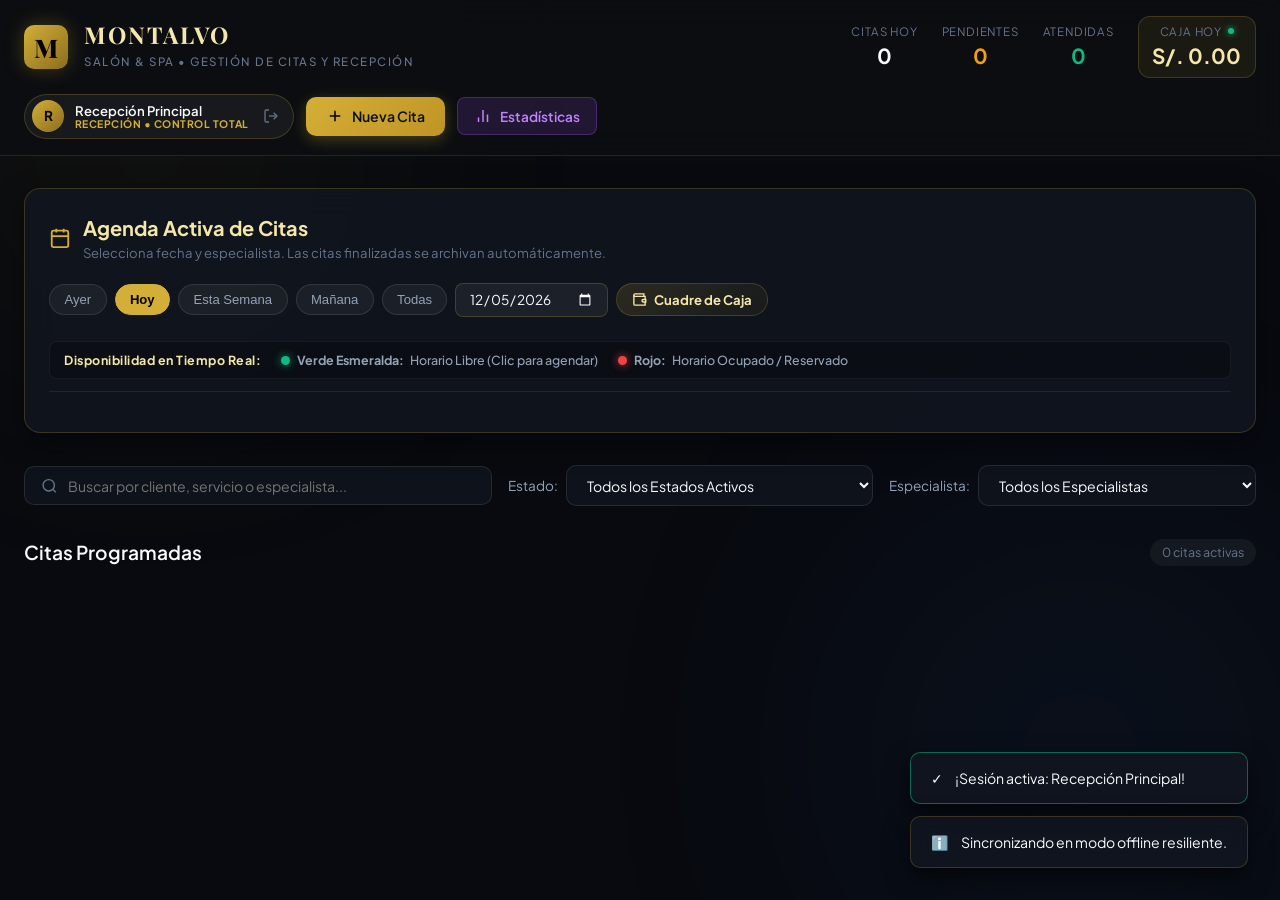
==== Proyecto_Diseño_Patrones/web/index.html @ 93b32dc4 "Sistema Montalvo Salón & Spa" ====
<!DOCTYPE html>
<html lang="es">
<head>
  <meta charset="UTF-8">
  <meta name="viewport" content="width=device-width, initial-scale=1.0">
  <title>Montalvo Salón & Spa | Gestión de Citas y Agenda</title>
  <link rel="preconnect" href="https://fonts.googleapis.com">
  <link href="https://fonts.googleapis.com/css2?family=Outfit:wght@300;400;500;600;700;800&family=Playfair+Display:ital,wght@0,600;0,700;1,400&family=Plus+Jakarta+Sans:wght@400;500;600;700;800&display=swap" rel="stylesheet">
  <link rel="stylesheet" href="styles.css">
</head>
<body>
  <!-- Fondo decorativo con gradientes sutiles -->
  <div class="bg-glow glow-1"></div>
  <div class="bg-glow glow-2"></div>

  <!-- Header / Barra de Navegación -->
  <header class="header">
    <div class="header-container">
      <div class="brand">
        <div class="brand-logo">M</div>
        <div class="brand-text">
          <h1>MONTALVO</h1>
          <span class="brand-tagline">SALÓN & SPA • GESTIÓN DE CITAS Y RECEPCIÓN</span>
        </div>
      </div>

      <div class="header-stats" id="headerStats">
        <div class="stat-card">
          <span class="stat-label">Citas Hoy</span>
          <span class="stat-value" id="statHoy">0</span>
        </div>
        <div class="stat-card">
          <span class="stat-label">Pendientes</span>
          <span class="stat-value text-amber" id="statPendientes">0</span>
        </div>
        <div class="stat-card">
          <span class="stat-label">Atendidas</span>
          <span class="stat-value text-emerald" id="statAtendidas">0</span>
        </div>
        <div class="stat-card stat-caja-header" id="cardCajaHeader" title="Ver desglose y arqueo de caja">
          <div class="caja-header-title-row">
            <span class="stat-label" id="statCajaLabel">Caja Hoy</span>
            <span class="caja-live-pulse" title="Actualizado en tiempo real"></span>
          </div>
          <span class="stat-value text-gold" id="statCajaValor">S/. 0.00</span>
        </div>
      </div>

      <div class="header-actions">
        <!-- Control de Sesión Activa (Recepcionista) -->
        <div class="user-session-badge" id="userSessionBadge">
          <div class="user-avatar" id="userAvatar">R</div>
          <div class="user-info">
            <span class="user-name" id="userName">Recepción Principal</span>
            <span class="user-role-tag" id="userRoleTag">RECEPCIONISTA</span>
          </div>
          <button class="btn-logout" id="btnLogout" title="Cerrar Sesión">
            <svg width="16" height="16" viewBox="0 0 24 24" fill="none" stroke="currentColor" stroke-width="2"><path d="M9 21H5a2 2 0 0 1-2-2V5a2 2 0 0 1 2-2h4"></path><polyline points="16 17 21 12 16 7"></polyline><line x1="21" y1="12" x2="9" y2="12"></line></svg>
          </button>
        </div>

        <button class="btn btn-gold" id="btnNuevaCita">
          <svg width="18" height="18" viewBox="0 0 24 24" fill="none" stroke="currentColor" stroke-width="2.2"><line x1="12" y1="5" x2="12" y2="19"></line><line x1="5" y1="12" x2="19" y2="12"></line></svg>
          Nueva Cita
        </button>

        <button class="btn btn-admin-stats" id="btnToggleStats" title="Ver Panel de Estadísticas">
          <svg width="18" height="18" viewBox="0 0 24 24" fill="none" stroke="currentColor" stroke-width="2"><line x1="18" y1="20" x2="18" y2="10"></line><line x1="12" y1="20" x2="12" y2="4"></line><line x1="6" y1="20" x2="6" y2="14"></line></svg>
          Estadísticas
        </button>
      </div>
    </div>
  </header>

  <!-- Contenedor Principal -->
  <main class="main-container">

    <!-- Panel de Estadísticas de Recepción (Ocultable / Tiempo Real) -->
    <section class="admin-stats-panel card hidden" id="panelAdminStats">
      <div class="stats-panel-header">
        <div>
          <span class="badge-gold">RESUMEN DEL SALÓN</span>
          <h2>Panel de Métricas & Rendimiento en Tiempo Real</h2>
        </div>
        <button class="btn-close-panel" id="btnCerrarStats">&times;</button>
      </div>

      <div class="kpi-grid">
        <div class="kpi-card">
          <span class="kpi-label">Total Citas Registradas</span>
          <span class="kpi-val" id="kpiTotal">0</span>
        </div>
        <div class="kpi-card">
          <span class="kpi-label">Citas Finalizadas (Cobradas)</span>
          <span class="kpi-val text-emerald" id="kpiFinalizadas">0</span>
        </div>
        <div class="kpi-card">
          <span class="kpi-label">Citas Pendientes de Atención</span>
          <span class="kpi-val text-amber" id="kpiPendientes">0</span>
        </div>
        <div class="kpi-card">
          <span class="kpi-label">Ingresos Totales en Caja</span>
          <span class="kpi-val text-gold" id="kpiIngresos">S/. 0.00</span>
        </div>
      </div>

      <div class="stats-breakdown-row">
        <div class="breakdown-card">
          <h3>Demanda por Especialidad / Servicio</h3>
          <div id="breakdownServicios" class="breakdown-list">
            <!-- Barras dinámicas de servicios -->
          </div>
        </div>
        <div class="breakdown-card">
          <h3>Citas Atendidas por Especialista</h3>
          <div id="breakdownEstilistas" class="breakdown-list">
            <!-- Barras dinámicas de estilistas -->
          </div>
        </div>
      </div>
    </section>
    
    <!-- Barra de Calendario y Filtro de Fecha -->
    <section class="calendar-bar card">
      <div class="calendar-header">
        <div class="calendar-title-group">
          <svg width="22" height="22" viewBox="0 0 24 24" fill="none" stroke="#d4af37" stroke-width="2"><rect x="3" y="4" width="18" height="18" rx="2" ry="2"></rect><line x1="16" y1="2" x2="16" y2="6"></line><line x1="8" y1="2" x2="8" y2="6"></line><line x1="3" y1="10" x2="21" y2="10"></line></svg>
          <div>
            <h2>Agenda Activa de Citas</h2>
            <p class="subtitle" id="calendarSubtitle">Selecciona fecha y especialista. Las citas finalizadas se archivan automáticamente.</p>
          </div>
        </div>

        <div class="calendar-controls">
          <button class="btn-chip" id="chipAyer" title="Ver citas y caja de ayer">Ayer</button>
          <button class="btn-chip active" id="chipHoy" title="Ver citas y caja de hoy">Hoy</button>
          <button class="btn-chip" id="chipSemana" title="Ver citas y balance semanal">Esta Semana</button>
          <button class="btn-chip" id="chipManana" title="Ver citas programadas de mañana">Mañana</button>
          <button class="btn-chip" id="chipTodas" title="Ver todo el historial activo">Todas</button>
          <div class="date-input-wrapper">
            <input type="date" id="inputFechaFiltro" class="date-input">
          </div>
          <button class="btn-caja-action" id="btnAbrirCaja" title="Ver balance, arqueo y recibos cobrados">
            <svg width="15" height="15" viewBox="0 0 24 24" fill="none" stroke="currentColor" stroke-width="2.2"><path d="M21 12V7H5a2 2 0 0 1 0-4h14v4"></path><path d="M3 5v14a2 2 0 0 0 2 2h16v-5"></path><path d="M18 12a2 2 0 0 0 0 4h4v-4Z"></path></svg>
            <span>Cuadre de Caja</span>
          </button>
        </div>
      </div>

      <!-- Leyenda de Disponibilidad en Tiempo Real -->
      <div class="slots-legend">
        <span class="legend-title">Disponibilidad en Tiempo Real:</span>
        <span class="legend-item"><span class="legend-dot dot-free"></span> <strong>Verde Esmeralda:</strong> Horario Libre (Clic para agendar)</span>
        <span class="legend-item"><span class="legend-dot dot-busy"></span> <strong>Rojo:</strong> Horario Ocupado / Reservado</span>
      </div>

      <!-- Barra de Horarios y Disponibilidad Rápida (Teclado Compacto Inteligente) -->
      <div class="slots-keyboard-grid" id="slotsVisualizer">
        <!-- Renderizado dinámico de chips compactos Verde / Rojo -->
      </div>
    </section>

    <!-- Barra de Filtros y Búsqueda -->
    <section class="filters-bar">
      <div class="search-box">
        <svg width="18" height="18" viewBox="0 0 24 24" fill="none" stroke="currentColor" stroke-width="2"><circle cx="11" cy="11" r="8"></circle><line x1="21" y1="21" x2="16.65" y2="16.65"></line></svg>
        <input type="text" id="inputBuscar" placeholder="Buscar por cliente, servicio o especialista...">
      </div>

      <div class="filter-group">
        <label for="filtroEstado">Estado:</label>
        <select id="filtroEstado" class="select-styled">
          <option value="TODOS">Todos los Estados Activos</option>
          <option value="Pendiente">Pendientes</option>
          <option value="Reprogramada">Reprogramadas</option>
          <option value="Atendida">Atendidas (Listas para Cobrar/Finalizar)</option>
          <option value="Cancelada">Canceladas</option>
        </select>
      </div>

      <div class="filter-group" id="groupFiltroEstilista">
        <label for="filtroEstilista">Especialista:</label>
        <select id="filtroEstilista" class="select-styled">
          <option value="TODOS">Todos los Especialistas</option>
        </select>
      </div>
    </section>

    <!-- Grid de Citas -->
    <section class="appointments-section">
      <div class="section-title-bar">
        <h3 id="citasTitulo">Citas Programadas</h3>
        <span class="badge-counter" id="contadorCitas">0 citas activas</span>
      </div>

      <div class="appointments-grid" id="citasGrid">
        <!-- Tarjetas dinámicas de citas -->
      </div>

      <div class="empty-state hidden" id="emptyState">
        <div class="empty-icon">✨</div>
        <h3>No hay citas activas para este criterio</h3>
        <p>Puedes registrar una nueva cita haciendo clic en el botón superior "+ Nueva Cita" o en un horario verde disponible.</p>
      </div>
    </section>
  </main>

  <!-- Modal: Iniciar Sesión de Recepción -->
  <div class="modal-overlay hidden" id="modalLogin">
    <div class="modal card modal-login-box">
      <div class="modal-header">
        <div class="text-center w-100">
          <div class="modal-brand-logo">M</div>
          <h3>Acceso a Recepción Montalvo</h3>
          <p class="subtitle">Gestión centralizada de citas y agenda</p>
        </div>
      </div>

      <!-- Acceso Rápido de 1 Clic -->
      <div class="quick-login-section">
        <button class="btn-quick-user w-100" id="btnQuickRecep" data-user="recep" data-pass="montalvo">
          <span class="quick-role-icon">👩‍💼</span>
          <div class="quick-user-text">
            <strong>Ingresar como Recepcionista (1 Clic)</strong>
            <span>Usuario: recep • Acceso Completo al Sistema</span>
          </div>
        </button>
      </div>

      <div class="divider-text">o ingresar con credenciales</div>

      <form id="formLogin" class="modal-form">
        <div class="form-group">
          <label for="loginUsername">Usuario</label>
          <input type="text" id="loginUsername" class="input-field" placeholder="recep" required>
        </div>
        <div class="form-group">
          <label for="loginPassword">Contraseña</label>
          <input type="password" id="loginPassword" class="input-field" placeholder="••••••" required>
        </div>

        <div id="loginError" class="alert-box alert-error hidden"></div>

        <div class="modal-footer">
          <button type="submit" class="btn btn-gold w-100">Entrar al Sistema</button>
        </div>
      </form>
    </div>
  </div>

  <!-- Modal: Nueva Cita -->
  <div class="modal-overlay hidden" id="modalNuevaCita">
    <div class="modal card">
      <div class="modal-header">
        <div>
          <h3>Agendar Nueva Cita</h3>
          <p class="subtitle">Montalvo Salón & Spa • Reserva Inteligente</p>
        </div>
        <button class="btn-close-modal" id="btnCerrarModalNueva">&times;</button>
      </div>

      <form id="formNuevaCita" class="modal-form">
        <div class="form-group">
          <label for="inputCliente">Nombre del Cliente *</label>
          <input type="text" id="inputCliente" class="input-field" placeholder="Ej. Luciana Ramos" required>
        </div>

        <div class="form-row">
          <div class="form-group">
            <label for="selectServicio">Servicio Solicitado *</label>
            <select id="selectServicio" class="select-styled" required></select>
          </div>
          <div class="form-group">
            <label for="selectEstilista">Especialista Asignado *</label>
            <select id="selectEstilista" class="select-styled" required></select>
          </div>
        </div>

        <div class="service-preview-box" id="servicePreviewBox">
          <span id="previewPrecio">Total: S/. 35.00</span>
          <span id="previewDuracion">Duración: 45 min</span>
        </div>

        <div class="form-row">
          <div class="form-group">
            <label for="inputFechaCita">Fecha de Cita *</label>
            <input type="date" id="inputFechaCita" class="input-field" required>
          </div>
          <div class="form-group">
            <label for="inputHoraCita">Hora *</label>
            <select id="inputHoraCita" class="select-styled" required>
              <option value="09:00">09:00 AM</option>
              <option value="10:00">10:00 AM</option>
              <option value="11:00">11:00 AM</option>
              <option value="11:30">11:30 AM</option>
              <option value="12:30">12:30 PM</option>
              <option value="14:00">02:00 PM</option>
              <option value="15:00">03:00 PM</option>
              <option value="16:00">04:00 PM</option>
              <option value="16:30">04:30 PM</option>
              <option value="17:30">05:30 PM</option>
              <option value="18:30">06:30 PM</option>
              <option value="19:30">07:30 PM</option>
            </select>
          </div>
        </div>

        <div class="modal-footer">
          <button type="button" class="btn btn-outline" id="btnCancelarModalNueva">Cancelar</button>
          <button type="submit" class="btn btn-gold">Confirmar y Agendar</button>
        </div>
      </form>
    </div>
  </div>

  <!-- Modal: Reprogramar Cita -->
  <div class="modal-overlay hidden" id="modalReprogramar">
    <div class="modal card">
      <div class="modal-header">
        <div>
          <h3>Reprogramar Cita</h3>
          <p class="subtitle">Validación de Estado y Horarios Disponibles</p>
        </div>
        <button class="btn-close-modal" id="btnCerrarModalReprogramar">&times;</button>
      </div>

      <div class="reprogram-summary" id="reprogramSummary"></div>

      <form id="formReprogramar" class="modal-form">
        <input type="hidden" id="reprogramId">

        <div class="form-row">
          <div class="form-group">
            <label for="reprogramNuevaFecha">Nueva Fecha *</label>
            <input type="date" id="reprogramNuevaFecha" class="input-field" required>
          </div>
          <div class="form-group">
            <label for="reprogramNuevaHora">Nueva Hora *</label>
            <select id="reprogramNuevaHora" class="select-styled" required>
              <option value="09:00">09:00 AM</option>
              <option value="10:00">10:00 AM</option>
              <option value="11:00">11:00 AM</option>
              <option value="11:30">11:30 AM</option>
              <option value="12:30">12:30 PM</option>
              <option value="14:00">02:00 PM</option>
              <option value="15:00">03:00 PM</option>
              <option value="16:00">04:00 PM</option>
              <option value="16:30">04:30 PM</option>
              <option value="17:30">05:30 PM</option>
              <option value="18:30">06:30 PM</option>
              <option value="19:30">07:30 PM</option>
            </select>
          </div>
        </div>

        <div class="alert-box alert-info">
          ℹ️ <strong>Regla del Sistema:</strong> Si la cita se encuentra en estado <em>Atendida</em> o <em>Finalizada</em>, el sistema impedirá la reprogramación.
        </div>

        <div class="modal-footer">
          <button type="button" class="btn btn-outline" id="btnCancelarModalReprogramar">Descartar</button>
          <button type="submit" class="btn btn-gold">Guardar Nueva Fecha/Hora</button>
        </div>
      </form>
    </div>
  </div>

  <!-- Modal de Cuadre y Cierre de Caja (Recepción & Auditoría) -->
  <div class="modal-overlay hidden" id="modalCierreCaja">
    <div class="modal-content bento-modal-caja">
      <div class="modal-header">
        <div class="caja-modal-title">
          <div class="modal-gold-badge">
            <svg width="22" height="22" viewBox="0 0 24 24" fill="none" stroke="#d4af37" stroke-width="2.2"><path d="M21 12V7H5a2 2 0 0 1 0-4h14v4"></path><path d="M3 5v14a2 2 0 0 0 2 2h16v-5"></path><path d="M18 12a2 2 0 0 0 0 4h4v-4Z"></path></svg>
          </div>
          <div>
            <h3>Cuadre de Caja & Arqueo de Ingresos</h3>
            <span class="caja-periodo-badge" id="cajaPeriodoLabel">Hoy</span>
          </div>
        </div>
        <button class="btn-close-modal" id="btnCerrarModalCaja">&times;</button>
      </div>

      <!-- Métricas Bento de Caja -->
      <div class="caja-kpi-grid">
        <div class="caja-kpi-card">
          <span class="caja-kpi-subtitle">Total Recaudado</span>
          <span class="caja-kpi-number text-gold" id="cajaModalTotal">S/. 0.00</span>
        </div>
        <div class="caja-kpi-card">
          <span class="caja-kpi-subtitle">Servicios Cobrados</span>
          <span class="caja-kpi-number text-emerald" id="cajaModalServiciosCount">0</span>
        </div>
        <div class="caja-kpi-card">
          <span class="caja-kpi-subtitle">Ticket Promedio</span>
          <span class="caja-kpi-number text-cyan" id="cajaModalTicketPromedio">S/. 0.00</span>
        </div>
      </div>

      <!-- Desglose por Estilista -->
      <div class="caja-breakdown-section">
        <h4 class="caja-subheading">Facturación por Especialista</h4>
        <div class="caja-stylist-grid" id="cajaStylistGrid">
          <!-- Generado dinámicamente -->
        </div>
      </div>

      <!-- Historial de Servicios Cobrados -->
      <div class="caja-table-section">
        <h4 class="caja-subheading">Detalle de Servicios Cobrados</h4>
        <div class="caja-table-wrapper">
          <table class="caja-table">
            <thead>
              <tr>
                <th>Hora</th>
                <th>Fecha</th>
                <th>Cliente</th>
                <th>Servicio</th>
                <th>Especialista</th>
                <th>Monto</th>
                <th>Estado</th>
              </tr>
            </thead>
            <tbody id="cajaTablaCitas">
              <!-- Filas generadas dinámicamente -->
            </tbody>
          </table>
        </div>
      </div>

      <div class="modal-footer caja-modal-footer">
        <button type="button" class="btn btn-outline" id="btnExportarCaja">
          <svg width="15" height="15" viewBox="0 0 24 24" fill="none" stroke="currentColor" stroke-width="2"><polyline points="6 9 6 2 18 2 18 9"></polyline><path d="M6 18H4a2 2 0 0 1-2-2v-5a2 2 0 0 1 2-2h16a2 2 0 0 1 2 2v5a2 2 0 0 1-2 2h-2"></path><rect x="6" y="14" width="12" height="8"></rect></svg>
          Imprimir / Exportar Reporte
        </button>
        <button type="button" class="btn btn-gold" id="btnCerrarCajaFooter">Cerrar</button>
      </div>
    </div>
  </div>

  <!-- Notificaciones Toast -->
  <div class="toast-container" id="toastContainer"></div>

  <script src="app.js"></script>
</body>
</html>
---- Proyecto_Diseño_Patrones/web/styles.css ----
:root {
  --bg-main: #080a0f;
  --bg-surface: #0e121a;
  --bg-card: rgba(18, 23, 34, 0.75);
  --bg-card-hover: rgba(24, 30, 46, 0.9);
  
  --gold-primary: #d4af37;
  --gold-light: #f5e7a9;
  --gold-dark: #8c6d1f;
  --gold-glow: rgba(212, 175, 55, 0.28);
  --gold-border: rgba(212, 175, 55, 0.22);
  --gold-border-glow: rgba(212, 175, 55, 0.45);

  --text-primary: #f8fafc;
  --text-secondary: #94a3b8;
  --text-muted: #64748b;

  /* Estados y Píldoras Luminosas con Pulse */
  --status-pending-bg: rgba(245, 158, 11, 0.1);
  --status-pending-text: #fbbf24;
  --status-pending-border: rgba(245, 158, 11, 0.25);
  --status-pending-dot: #f59e0b;

  --status-active-bg: rgba(14, 165, 233, 0.1);
  --status-active-text: #38bdf8;
  --status-active-border: rgba(14, 165, 233, 0.25);
  --status-active-dot: #0ea5e9;

  --status-reprogrammed-bg: rgba(99, 102, 241, 0.1);
  --status-reprogrammed-text: #818cf8;
  --status-reprogrammed-border: rgba(99, 102, 241, 0.25);
  --status-reprogrammed-dot: #6366f1;

  --status-canceled-bg: rgba(239, 68, 68, 0.08);
  --status-canceled-text: #f87171;
  --status-canceled-border: rgba(239, 68, 68, 0.2);
  --status-canceled-dot: #ef4444;

  /* Esmeralda Neón para Horarios Libres */
  --emerald-free-bg: rgba(16, 185, 129, 0.12);
  --emerald-free-text: #34d399;
  --emerald-free-border: rgba(16, 185, 129, 0.3);
  --emerald-free-glow: rgba(16, 185, 129, 0.4);

  --font-main: 'Plus Jakarta Sans', -apple-system, BlinkMacSystemFont, 'Segoe UI', Roboto, sans-serif;
  --font-display: 'Outfit', sans-serif;
  --font-serif: 'Playfair Display', Georgia, serif;
  --ease-smooth: cubic-bezier(0.16, 1, 0.3, 1);
}

* {
  box-sizing: border-box;
  margin: 0;
  padding: 0;
}

body {
  font-family: var(--font-main);
  background-color: var(--bg-main);
  color: var(--text-primary);
  line-height: 1.5;
  min-height: 100vh;
  position: relative;
  overflow-x: hidden;
}

/* Background Ambient Glows */
.bg-glow {
  position: fixed;
  border-radius: 50%;
  filter: blur(140px);
  pointer-events: none;
  z-index: 0;
  opacity: 0.15;
}
.glow-1 {
  width: 500px;
  height: 500px;
  background: radial-gradient(circle, var(--gold-primary), transparent 70%);
  top: -100px;
  left: -100px;
}
.glow-2 {
  width: 600px;
  height: 600px;
  background: radial-gradient(circle, #3b82f6, transparent 70%);
  bottom: -150px;
  right: -100px;
}

/* Utilitarios */
.hidden { display: none !important; }
.card {
  background: var(--bg-card);
  backdrop-filter: blur(16px);
  -webkit-backdrop-filter: blur(16px);
  border: 1px solid var(--gold-border);
  border-radius: 16px;
  box-shadow: 0 10px 30px rgba(0, 0, 0, 0.45);
}

/* Header */
.header {
  position: sticky;
  top: 0;
  z-index: 50;
  background: rgba(12, 14, 18, 0.88);
  backdrop-filter: blur(16px);
  border-bottom: 1px solid rgba(212, 175, 55, 0.15);
  padding: 1rem 1.5rem;
}
.header-container {
  max-width: 1300px;
  margin: 0 auto;
  display: flex;
  align-items: center;
  justify-content: space-between;
  flex-wrap: wrap;
  gap: 1rem;
}

.brand {
  display: flex;
  align-items: center;
  gap: 1rem;
}
.brand-logo {
  width: 44px;
  height: 44px;
  background: linear-gradient(135deg, var(--gold-primary), var(--gold-dark));
  color: #000;
  font-family: var(--font-serif);
  font-size: 1.6rem;
  font-weight: 800;
  display: flex;
  align-items: center;
  justify-content: center;
  border-radius: 10px;
  box-shadow: 0 0 20px var(--gold-glow);
}
.brand-text h1 {
  font-family: var(--font-serif);
  font-size: 1.45rem;
  letter-spacing: 2px;
  color: var(--gold-light);
  line-height: 1.1;
}
.brand-tagline {
  font-size: 0.72rem;
  letter-spacing: 1.5px;
  color: var(--text-muted);
  font-weight: 500;
}

.header-stats {
  display: flex;
  align-items: center;
  gap: 1.5rem;
}
.stat-card {
  display: flex;
  flex-direction: column;
  align-items: center;
}
.stat-label {
  font-size: 0.72rem;
  color: var(--text-muted);
  text-transform: uppercase;
  letter-spacing: 0.8px;
}
.stat-value {
  font-size: 1.3rem;
  font-weight: 700;
  color: var(--text-primary);
}
.text-amber { color: #f59e0b; }
.text-emerald { color: #10b981; }

.header-actions {
  display: flex;
  align-items: center;
  gap: 0.75rem;
}

/* Botones */
.btn {
  display: inline-flex;
  align-items: center;
  gap: 0.5rem;
  padding: 0.65rem 1.25rem;
  font-family: var(--font-main);
  font-size: 0.88rem;
  font-weight: 600;
  border-radius: 10px;
  cursor: pointer;
  transition: all 0.25s ease;
  border: none;
  text-decoration: none;
}
.btn-gold {
  background: linear-gradient(135deg, var(--gold-primary), #bf9525);
  color: #0c0e12;
  box-shadow: 0 4px 15px rgba(212, 175, 55, 0.3);
}
.btn-gold:hover {
  transform: translateY(-2px);
  box-shadow: 0 6px 20px rgba(212, 175, 55, 0.5);
  background: linear-gradient(135deg, #dfbc45, var(--gold-primary));
}
.btn-outline {
  background: rgba(255, 255, 255, 0.04);
  color: var(--text-primary);
  border: 1px solid rgba(255, 255, 255, 0.12);
}
.btn-outline:hover {
  background: rgba(255, 255, 255, 0.08);
  border-color: var(--gold-primary);
  color: var(--gold-light);
}

/* Main Container */
.main-container {
  max-width: 1300px;
  margin: 2rem auto;
  padding: 0 1.5rem;
  display: flex;
  flex-direction: column;
  gap: 2rem;
  position: relative;
  z-index: 1;
}

/* Calendar & Availability Bar */
.calendar-bar {
  padding: 1.5rem;
}
.calendar-header {
  display: flex;
  justify-content: space-between;
  align-items: center;
  flex-wrap: wrap;
  gap: 1.25rem;
  margin-bottom: 1.5rem;
}
.calendar-title-group {
  display: flex;
  align-items: center;
  gap: 0.75rem;
}
.calendar-title-group h2 {
  font-size: 1.25rem;
  color: var(--gold-light);
}
.subtitle {
  font-size: 0.82rem;
  color: var(--text-muted);
}
.calendar-controls {
  display: flex;
  align-items: center;
  gap: 0.5rem;
  flex-wrap: wrap;
}
.btn-chip {
  padding: 0.45rem 0.9rem;
  border-radius: 20px;
  background: rgba(255, 255, 255, 0.05);
  border: 1px solid rgba(255, 255, 255, 0.1);
  color: var(--text-secondary);
  font-size: 0.82rem;
  font-weight: 500;
  cursor: pointer;
  transition: all 0.2s;
}
.btn-chip:hover {
  border-color: var(--gold-primary);
  color: var(--text-primary);
}
.btn-chip.active {
  background: var(--gold-primary);
  color: #000;
  border-color: var(--gold-primary);
  font-weight: 600;
}
.date-input-wrapper {
  position: relative;
}
.date-input {
  background: rgba(255, 255, 255, 0.06);
  border: 1px solid var(--gold-border);
  color: var(--text-primary);
  padding: 0.42rem 0.8rem;
  border-radius: 8px;
  font-family: var(--font-main);
  font-size: 0.85rem;
}
.date-input::-webkit-calendar-picker-indicator {
  filter: invert(1);
  cursor: pointer;
}

/* Slots Legend */
.slots-legend {
  display: flex;
  align-items: center;
  gap: 1.25rem;
  margin-top: 1rem;
  padding: 0.55rem 0.9rem;
  background: rgba(0, 0, 0, 0.25);
  border-radius: 8px;
  border: 1px solid rgba(255, 255, 255, 0.05);
  font-size: 0.78rem;
  color: var(--text-secondary);
}
.legend-title {
  font-weight: 700;
  color: var(--gold-light);
  letter-spacing: 0.04em;
}
.legend-item {
  display: flex;
  align-items: center;
  gap: 0.4rem;
  font-weight: 500;
}
.legend-dot {
  width: 9px;
  height: 9px;
  border-radius: 50%;
  display: inline-block;
}
.dot-free {
  background: #10b981;
  box-shadow: 0 0 8px rgba(16, 185, 129, 0.8);
}
.dot-busy {
  background: #ef4444;
  box-shadow: 0 0 8px rgba(239, 68, 68, 0.8);
}

/* ==========================================================
   SLOTS KEYBOARD GRID (TECLADO COMPACTO DE HORARIOS INTELIGENTE)
   ========================================================== */
.slots-keyboard-grid {
  display: grid;
  grid-template-columns: repeat(auto-fill, minmax(92px, 1fr));
  gap: 0.55rem;
  padding-top: 1rem;
  margin-top: 0.75rem;
  border-top: 1px solid rgba(255, 255, 255, 0.08);
}

.slot-chip {
  display: flex;
  flex-direction: column;
  align-items: center;
  justify-content: center;
  padding: 0.5rem 0.65rem;
  border-radius: 10px;
  font-family: var(--font-main);
  font-size: 0.78rem;
  cursor: pointer;
  border: 1px solid transparent;
  transition: all 0.22s var(--ease-smooth);
  user-select: none;
  position: relative;
  overflow: hidden;
}

/* Estado Libre (Verde Esmeralda Neón) */
.slot-chip.is-free {
  background: var(--emerald-free-bg);
  border-color: var(--emerald-free-border);
  color: var(--emerald-free-text);
}

.slot-chip.is-free:hover {
  background: rgba(16, 185, 129, 0.24);
  border-color: var(--emerald-free-text);
  transform: translateY(-2px);
  box-shadow: 0 4px 16px var(--emerald-free-glow);
}

.slot-chip .chip-time {
  font-family: var(--font-display);
  font-weight: 700;
  font-size: 0.88rem;
  letter-spacing: 0.02em;
}

.slot-chip .chip-state {
  font-size: 0.65rem;
  font-weight: 600;
  opacity: 0.88;
  text-transform: uppercase;
  letter-spacing: 0.04em;
  margin-top: 0.1rem;
}

/* Estado Ocupado (Rojo Suave) */
.slot-chip.is-busy {
  background: rgba(239, 68, 68, 0.08);
  border-color: rgba(239, 68, 68, 0.25);
  color: #f87171;
  opacity: 0.65;
  cursor: not-allowed;
}

.slot-chip.is-busy:hover {
  opacity: 0.9;
  border-color: rgba(239, 68, 68, 0.45);
}

/* Filters Bar */
.filters-bar {
  display: flex;
  align-items: center;
  justify-content: space-between;
  flex-wrap: wrap;
  gap: 1rem;
}
.search-box {
  display: flex;
  align-items: center;
  gap: 0.6rem;
  background: var(--bg-surface);
  border: 1px solid rgba(255, 255, 255, 0.1);
  padding: 0.6rem 1rem;
  border-radius: 10px;
  flex: 1;
  min-width: 260px;
  max-width: 480px;
}
.search-box input {
  background: transparent;
  border: none;
  outline: none;
  color: var(--text-primary);
  font-family: var(--font-main);
  font-size: 0.88rem;
  width: 100%;
}
.search-box svg { color: var(--text-muted); }
.filter-group {
  display: flex;
  align-items: center;
  gap: 0.5rem;
  font-size: 0.85rem;
  color: var(--text-secondary);
}
.select-styled {
  background: var(--bg-surface);
  border: 1px solid rgba(255, 255, 255, 0.1);
  color: var(--text-primary);
  padding: 0.6rem 1rem;
  border-radius: 10px;
  font-family: var(--font-main);
  font-size: 0.88rem;
  outline: none;
  cursor: pointer;
}
.select-styled:focus {
  border-color: var(--gold-primary);
}

/* Appointments Section */
.section-title-bar {
  display: flex;
  align-items: center;
  justify-content: space-between;
  margin-bottom: 1.25rem;
}
.section-title-bar h3 {
  font-size: 1.2rem;
  font-weight: 600;
  color: var(--text-primary);
}
.badge-counter {
  font-size: 0.78rem;
  color: var(--text-muted);
  background: rgba(255, 255, 255, 0.05);
  padding: 0.25rem 0.75rem;
  border-radius: 20px;
}

.appointments-grid {
  display: grid;
  grid-template-columns: repeat(auto-fill, minmax(350px, 1fr));
  gap: 1.25rem;
}

/* ==========================================================
   TARJETA DE CITA (BENTO ESTILO PREMIUM & GLASSMORPHISM)
   ========================================================== */
.bento-appointment-card,
.appointment-card {
  position: relative;
  display: flex;
  flex-direction: column;
  justify-content: space-between;
  background: var(--bg-card);
  backdrop-filter: blur(12px);
  -webkit-backdrop-filter: blur(12px);
  border: 1px solid var(--gold-border);
  border-radius: 16px;
  padding: 1.35rem;
  gap: 1.15rem;
  box-shadow: 0 8px 24px rgba(0, 0, 0, 0.35);
  transition: all 0.3s var(--ease-smooth);
}

.bento-appointment-card:hover,
.appointment-card:hover {
  background: var(--bg-card-hover);
  border-color: var(--gold-border-glow);
  transform: translateY(-3px);
  box-shadow: 0 12px 32px rgba(0, 0, 0, 0.5), 0 0 20px var(--gold-glow);
}

/* Cabecera de Tarjeta */
.card-top-row,
.appointment-card-header {
  display: flex;
  justify-content: space-between;
  align-items: center;
}

.time-badge,
.appointment-time {
  display: inline-flex;
  align-items: center;
  gap: 0.45rem;
  font-family: var(--font-display);
  font-weight: 700;
  font-size: 0.95rem;
  color: var(--text-primary);
  background: rgba(255, 255, 255, 0.05);
  padding: 0.3rem 0.65rem;
  border-radius: 8px;
  border: 1px solid rgba(255, 255, 255, 0.08);
}

/* ==========================================================
   PÍLDORAS DE ESTADO CON PULSE ANIMATION
   ========================================================== */
.status-pill {
  display: inline-flex;
  align-items: center;
  gap: 0.45rem;
  padding: 0.28rem 0.65rem;
  border-radius: 999px;
  font-family: var(--font-main);
  font-size: 0.72rem;
  font-weight: 700;
  letter-spacing: 0.03em;
  text-transform: uppercase;
}

.status-dot {
  width: 6px;
  height: 6px;
  border-radius: 50%;
  position: relative;
}

.status-dot::after {
  content: '';
  position: absolute;
  top: 0;
  left: 0;
  width: 100%;
  height: 100%;
  border-radius: 50%;
  animation: pulse-ring 1.8s infinite cubic-bezier(0.24, 0, 0.38, 1);
}

/* Pendiente (Ámbar sutil con texto dorado brillante) */
.status-pill.pending,
.status-badge.status-pendiente {
  background: var(--status-pending-bg);
  color: var(--status-pending-text);
  border: 1px solid var(--status-pending-border);
}
.status-pill.pending .status-dot,
.status-badge.status-pendiente::before { 
  background: var(--status-pending-dot); 
  box-shadow: 0 0 8px var(--status-pending-dot);
}
.status-pill.pending .status-dot::after { background: var(--status-pending-dot); }

/* En Atención / Atendida (Azul marino sutil con celeste eléctrico) */
.status-pill.active,
.status-badge.status-atendida {
  background: var(--status-active-bg);
  color: var(--status-active-text);
  border: 1px solid var(--status-active-border);
}
.status-pill.active .status-dot,
.status-badge.status-atendida::before { 
  background: var(--status-active-dot); 
  box-shadow: 0 0 8px var(--status-active-dot);
}
.status-pill.active .status-dot::after { background: var(--status-active-dot); }

/* Reprogramada (Zafiro / Violeta) */
.status-pill.reprogrammed,
.status-badge.status-reprogramada {
  background: var(--status-reprogrammed-bg);
  color: var(--status-reprogrammed-text);
  border: 1px solid var(--status-reprogrammed-border);
}
.status-pill.reprogrammed .status-dot,
.status-badge.status-reprogramada::before { 
  background: var(--status-reprogrammed-dot); 
  box-shadow: 0 0 8px var(--status-reprogrammed-dot);
}
.status-pill.reprogrammed .status-dot::after { background: var(--status-reprogrammed-dot); }

/* Cancelada (Rojo oscuro sutil con carmesí apagado) */
.status-pill.canceled,
.status-badge.status-cancelada {
  background: var(--status-canceled-bg);
  color: var(--status-canceled-text);
  border: 1px solid var(--status-canceled-border);
}
.status-pill.canceled .status-dot,
.status-badge.status-cancelada::before { 
  background: var(--status-canceled-dot); 
}
.status-pill.canceled .status-dot::after { display: none; }

@keyframes pulse-ring {
  0% { transform: scale(1); opacity: 0.85; }
  100% { transform: scale(2.6); opacity: 0; }
}

/* Cuerpo de la Tarjeta */
.card-content,
.appointment-body {
  display: flex;
  flex-direction: column;
  gap: 0.35rem;
}

.client-name {
  font-family: var(--font-display);
  font-size: 1.18rem;
  font-weight: 700;
  color: var(--text-primary);
  line-height: 1.25;
}

.service-title,
.service-name {
  font-family: var(--font-main);
  font-size: 0.85rem;
  font-weight: 500;
  color: var(--gold-light);
}

.card-meta-row,
.appointment-meta {
  display: flex;
  align-items: center;
  gap: 1rem;
  margin-top: 0.25rem;
  font-family: var(--font-main);
  font-size: 0.78rem;
  color: var(--text-muted);
}

.meta-item {
  display: inline-flex;
  align-items: center;
  gap: 0.35rem;
}

/* Pie de Tarjeta y Precios */
.card-bottom-row,
.appointment-footer {
  display: flex;
  justify-content: space-between;
  align-items: center;
  padding-top: 0.85rem;
  border-top: 1px solid rgba(255, 255, 255, 0.06);
}

.price-container,
.price-tag {
  display: flex;
  flex-direction: column;
}

.price-label {
  font-size: 0.65rem;
  text-transform: uppercase;
  letter-spacing: 0.05em;
  color: var(--text-muted);
}

.price-value {
  font-family: var(--font-display);
  font-size: 1.25rem;
  font-weight: 800;
  color: var(--gold-primary);
  text-shadow: 0 0 10px rgba(212, 175, 55, 0.3);
}

/* ==========================================================
   BOTONES DE MICRO-INTERACCIÓN DINÁMICA
   ========================================================== */
.card-actions-group,
.action-buttons {
  display: flex;
  align-items: center;
  gap: 0.45rem;
  flex-wrap: wrap;
}

.btn-minimal {
  background: rgba(255, 255, 255, 0.05);
  border: 1px solid rgba(255, 255, 255, 0.12);
  color: var(--text-secondary);
  font-family: var(--font-main);
  font-size: 0.76rem;
  font-weight: 600;
  padding: 0.45rem 0.75rem;
  border-radius: 8px;
  cursor: pointer;
  transition: all 0.2s var(--ease-smooth);
}

.btn-minimal:hover {
  background: rgba(255, 255, 255, 0.12);
  color: var(--text-primary);
  border-color: rgba(255, 255, 255, 0.25);
  transform: translateY(-1px);
}

.btn-minimal.btn-atender {
  color: #34d399;
  border-color: rgba(16, 185, 129, 0.25);
}
.btn-minimal.btn-atender:hover {
  background: rgba(16, 185, 129, 0.2);
  border-color: #34d399;
  color: #fff;
}

.btn-minimal.btn-cancelar {
  color: #f87171;
  border-color: rgba(239, 68, 68, 0.25);
}
.btn-minimal.btn-cancelar:hover {
  background: rgba(239, 68, 68, 0.2);
  border-color: #f87171;
  color: #fff;
}

/* Botón Especial: Finalizar Cita (Scale(1.02) + Glow Perimetral) */
.btn-finalize-luxe,
.btn-finalize {
  position: relative;
  background: linear-gradient(135deg, #10b981 0%, #059669 100%);
  color: #ffffff;
  border: 1px solid rgba(52, 211, 153, 0.4);
  font-family: var(--font-main);
  font-size: 0.78rem;
  font-weight: 700;
  padding: 0.45rem 0.95rem;
  border-radius: 8px;
  cursor: pointer;
  display: inline-flex;
  align-items: center;
  gap: 0.4rem;
  box-shadow: 0 4px 12px rgba(16, 185, 129, 0.25);
  transition: all 0.24s var(--ease-smooth);
}

.btn-finalize-luxe:hover,
.btn-finalize:hover {
  transform: scale(1.02) translateY(-1px);
  background: linear-gradient(135deg, #34d399 0%, #10b981 100%);
  border-color: #6ee7b7;
  box-shadow: 0 0 20px rgba(16, 185, 129, 0.5), 0 6px 16px rgba(0, 0, 0, 0.4);
}

.btn-finalize-luxe:active,
.btn-finalize:active {
  transform: scale(0.98);
}

/* Animación de Desvanecimiento Suave al Finalizar (400ms) */
.card-dismissing {
  opacity: 0 !important;
  transform: translateY(10px) scale(0.96) !important;
  transition: all 0.4s var(--ease-smooth) !important;
  pointer-events: none;
}

/* Empty State */
.empty-state {
  text-align: center;
  padding: 4rem 2rem;
  background: var(--bg-card);
  border-radius: 16px;
  border: 1px dashed rgba(255, 255, 255, 0.1);
}
.empty-icon {
  font-size: 3rem;
  margin-bottom: 1rem;
}
.empty-state h3 {
  color: var(--text-primary);
  margin-bottom: 0.5rem;
}
.empty-state p {
  color: var(--text-muted);
  font-size: 0.9rem;
}

/* Panel Close Button */
.btn-close-panel {
  background: transparent;
  border: none;
  font-size: 1.8rem;
  color: var(--text-muted);
  cursor: pointer;
}
.btn-close-panel:hover { color: #fff; }

/* Modals */
.modal-overlay {
  position: fixed;
  top: 0;
  left: 0;
  width: 100vw;
  height: 100vh;
  background: rgba(0, 0, 0, 0.75);
  backdrop-filter: blur(8px);
  z-index: 100;
  display: flex;
  align-items: center;
  justify-content: center;
  padding: 1.5rem;
}
.modal {
  width: 100%;
  max-width: 540px;
  padding: 2rem;
  border: 1px solid var(--gold-border);
  box-shadow: 0 20px 50px rgba(0, 0, 0, 0.8), 0 0 30px var(--gold-glow);
  animation: modalIn 0.25s cubic-bezier(0.16, 1, 0.3, 1);
}
@keyframes modalIn {
  from { opacity: 0; transform: scale(0.95) translateY(10px); }
  to { opacity: 1; transform: scale(1) translateY(0); }
}

.modal-header {
  display: flex;
  align-items: flex-start;
  justify-content: space-between;
  margin-bottom: 1.5rem;
}
.modal-header h3 {
  font-size: 1.3rem;
  color: var(--gold-light);
}
.btn-close-modal {
  background: transparent;
  border: none;
  font-size: 1.8rem;
  color: var(--text-muted);
  cursor: pointer;
  line-height: 1;
}
.btn-close-modal:hover { color: #fff; }

.modal-form {
  display: flex;
  flex-direction: column;
  gap: 1.25rem;
}
.form-group {
  display: flex;
  flex-direction: column;
  gap: 0.45rem;
}
.form-group label {
  font-size: 0.82rem;
  font-weight: 500;
  color: var(--text-secondary);
}
.input-field {
  background: var(--bg-surface);
  border: 1px solid rgba(255, 255, 255, 0.12);
  color: var(--text-primary);
  padding: 0.75rem 1rem;
  border-radius: 10px;
  font-family: var(--font-main);
  font-size: 0.9rem;
  outline: none;
  transition: border-color 0.2s;
}
.input-field:focus {
  border-color: var(--gold-primary);
}
.form-row {
  display: grid;
  grid-template-columns: 1fr 1fr;
  gap: 1rem;
}

.service-preview-box {
  background: rgba(212, 175, 55, 0.08);
  border: 1px dashed rgba(212, 175, 55, 0.3);
  padding: 0.75rem 1rem;
  border-radius: 10px;
  display: flex;
  justify-content: space-between;
  font-size: 0.88rem;
  color: var(--gold-light);
  font-weight: 600;
}

.reprogram-summary {
  background: rgba(0, 0, 0, 0.25);
  border: 1px solid rgba(255, 255, 255, 0.08);
  padding: 1rem;
  border-radius: 10px;
  margin-bottom: 1.25rem;
  font-size: 0.88rem;
  display: flex;
  flex-direction: column;
  gap: 0.35rem;
}

.alert-box {
  padding: 0.85rem 1rem;
  border-radius: 10px;
  font-size: 0.82rem;
  line-height: 1.45;
}
.alert-info {
  background: rgba(59, 130, 246, 0.12);
  border: 1px solid rgba(59, 130, 246, 0.25);
  color: #93c5fd;
}

.modal-footer {
  display: flex;
  justify-content: flex-end;
  gap: 0.75rem;
  margin-top: 0.75rem;
}

/* Toast Notifications */
.toast-container {
  position: fixed;
  bottom: 2rem;
  right: 2rem;
  z-index: 200;
  display: flex;
  flex-direction: column;
  gap: 0.75rem;
}
.toast {
  background: var(--bg-card);
  border: 1px solid var(--gold-border);
  backdrop-filter: blur(12px);
  padding: 0.9rem 1.25rem;
  border-radius: 10px;
  box-shadow: 0 10px 25px rgba(0, 0, 0, 0.6);
  color: var(--text-primary);
  font-size: 0.88rem;
  display: flex;
  align-items: center;
  gap: 0.75rem;
  min-width: 280px;
  animation: toastIn 0.3s cubic-bezier(0.16, 1, 0.3, 1);
}
@keyframes toastIn {
  from { opacity: 0; transform: translateX(30px); }
  to { opacity: 1; transform: translateX(0); }
}
.toast-success { border-color: rgba(16, 185, 129, 0.5); }
.toast-error { border-color: rgba(239, 68, 68, 0.5); }

/* User Session Badge */
.user-session-badge {
  display: flex;
  align-items: center;
  gap: 0.65rem;
  background: rgba(255, 255, 255, 0.05);
  border: 1px solid var(--gold-border);
  padding: 0.35rem 0.65rem 0.35rem 0.45rem;
  border-radius: 999px;
  transition: all 0.2s ease;
}
.user-avatar {
  width: 32px;
  height: 32px;
  background: linear-gradient(135deg, var(--gold-primary), var(--gold-dark));
  color: #000;
  font-weight: 700;
  border-radius: 50%;
  display: flex;
  align-items: center;
  justify-content: center;
  font-size: 0.85rem;
}
.user-info {
  display: flex;
  flex-direction: column;
  line-height: 1.15;
}
.user-name {
  font-size: 0.82rem;
  font-weight: 600;
  color: var(--text-primary);
  white-space: nowrap;
}
.user-role-tag {
  font-size: 0.65rem;
  font-weight: 700;
  text-transform: uppercase;
  color: var(--gold-primary);
  letter-spacing: 0.05em;
}
.btn-logout {
  background: transparent;
  border: none;
  color: var(--text-muted);
  cursor: pointer;
  padding: 4px;
  border-radius: 6px;
  display: flex;
  align-items: center;
  justify-content: center;
  transition: all 0.2s;
}
.btn-logout:hover {
  color: #ef4444;
  background: rgba(239, 68, 68, 0.1);
}

.btn-admin-stats {
  background: rgba(168, 85, 247, 0.15);
  border: 1px solid rgba(168, 85, 247, 0.3);
  color: #c084fc;
  padding: 0.55rem 1rem;
  border-radius: 8px;
  font-weight: 600;
  font-size: 0.85rem;
  cursor: pointer;
  display: flex;
  align-items: center;
  gap: 0.5rem;
  transition: all 0.2s;
}
.btn-admin-stats:hover {
  background: rgba(168, 85, 247, 0.25);
  border-color: #c084fc;
  transform: translateY(-1px);
}


/* Admin Stats Panel */
.admin-stats-panel {
  margin-bottom: 2rem;
  padding: 1.5rem;
  border: 1px solid rgba(212, 175, 55, 0.35);
  background: radial-gradient(circle at top right, rgba(212, 175, 55, 0.08), var(--bg-card) 70%);
}
.stats-panel-header {
  display: flex;
  justify-content: space-between;
  align-items: flex-start;
  margin-bottom: 1.5rem;
}
.badge-gold {
  display: inline-block;
  font-size: 0.65rem;
  font-weight: 800;
  letter-spacing: 0.1em;
  color: var(--gold-primary);
  background: rgba(212, 175, 55, 0.12);
  border: 1px solid var(--gold-border);
  padding: 0.2rem 0.6rem;
  border-radius: 4px;
  margin-bottom: 0.35rem;
}
.kpi-grid {
  display: grid;
  grid-template-columns: repeat(auto-fit, minmax(200px, 1fr));
  gap: 1rem;
  margin-bottom: 1.75rem;
}
.kpi-card {
  background: rgba(0, 0, 0, 0.3);
  border: 1px solid rgba(255, 255, 255, 0.06);
  padding: 1rem 1.25rem;
  border-radius: 12px;
  display: flex;
  flex-direction: column;
  gap: 0.35rem;
}
.kpi-label {
  font-size: 0.78rem;
  color: var(--text-secondary);
  font-weight: 500;
}
.kpi-val {
  font-size: 1.6rem;
  font-weight: 800;
  font-family: var(--font-main);
  color: var(--text-primary);
}
.text-gold { color: var(--gold-light); }

.stats-breakdown-row {
  display: grid;
  grid-template-columns: 1fr 1fr;
  gap: 1.25rem;
}
.breakdown-card {
  background: rgba(0, 0, 0, 0.25);
  border: 1px solid rgba(255, 255, 255, 0.05);
  padding: 1.25rem;
  border-radius: 12px;
}
.breakdown-card h3 {
  font-size: 0.88rem;
  font-weight: 700;
  color: var(--gold-light);
  margin-bottom: 1rem;
  text-transform: uppercase;
  letter-spacing: 0.05em;
}
.breakdown-list {
  display: flex;
  flex-direction: column;
  gap: 0.85rem;
}
.breakdown-item {
  display: flex;
  flex-direction: column;
  gap: 0.3rem;
}
.breakdown-item-header {
  display: flex;
  justify-content: space-between;
  font-size: 0.82rem;
}
.breakdown-bar-bg {
  height: 8px;
  background: rgba(255, 255, 255, 0.08);
  border-radius: 999px;
  overflow: hidden;
}
.breakdown-bar-fill {
  height: 100%;
  background: linear-gradient(90deg, var(--gold-dark), var(--gold-primary));
  border-radius: 999px;
  transition: width 0.6s cubic-bezier(0.16, 1, 0.3, 1);
}

/* Modal Login */
.modal-login-box {
  max-width: 480px;
}
.modal-brand-logo {
  width: 48px;
  height: 48px;
  background: linear-gradient(135deg, var(--gold-primary), var(--gold-dark));
  color: #000;
  font-family: var(--font-serif);
  font-weight: 800;
  font-size: 1.75rem;
  border-radius: 12px;
  display: flex;
  align-items: center;
  justify-content: center;
  margin: 0 auto 0.75rem;
  box-shadow: 0 4px 15px var(--gold-glow);
}
.text-center { text-align: center; }
.w-100 { width: 100%; }

.quick-login-section {
  margin: 1.25rem 0;
  background: rgba(0, 0, 0, 0.25);
  padding: 1rem;
  border-radius: 12px;
  border: 1px solid rgba(255, 255, 255, 0.05);
}
.quick-login-title {
  display: block;
  font-size: 0.7rem;
  font-weight: 700;
  color: var(--text-muted);
  letter-spacing: 0.08em;
  margin-bottom: 0.75rem;
}
.quick-login-grid {
  display: grid;
  grid-template-columns: 1fr 1fr;
  gap: 0.65rem;
}
.btn-quick-user {
  display: flex;
  align-items: center;
  gap: 0.65rem;
  background: rgba(255, 255, 255, 0.04);
  border: 1px solid rgba(255, 255, 255, 0.08);
  padding: 0.65rem 0.75rem;
  border-radius: 10px;
  cursor: pointer;
  text-align: left;
  transition: all 0.2s;
  color: var(--text-primary);
}
.btn-quick-user:hover {
  background: rgba(212, 175, 55, 0.15);
  border-color: var(--gold-primary);
  transform: translateY(-2px);
}
.quick-role-icon {
  font-size: 1.35rem;
}
.quick-user-text {
  display: flex;
  flex-direction: column;
}
.quick-user-text strong {
  font-size: 0.8rem;
  font-weight: 700;
  color: var(--gold-light);
}
.quick-user-text span {
  font-size: 0.68rem;
  color: var(--text-muted);
}
.divider-text {
  display: flex;
  align-items: center;
  text-align: center;
  color: var(--text-muted);
  font-size: 0.75rem;
  margin: 1rem 0;
}
.divider-text::before, .divider-text::after {
  content: '';
  flex: 1;
  border-bottom: 1px solid rgba(255, 255, 255, 0.08);
}
.divider-text:not(:empty)::before { margin-right: 0.85em; }
.divider-text:not(:empty)::after { margin-left: 0.85em; }

.alert-error {
  background: rgba(239, 68, 68, 0.15);
  border: 1px solid rgba(239, 68, 68, 0.35);
  color: #fca5a5;
  margin-top: 0.75rem;
}

/* Botón Finalizar Cita */
.btn-finalize {
  background: linear-gradient(135deg, #10b981 0%, #059669 100%);
  color: #ffffff;
  border: none;
  font-weight: 700;
  padding: 0.45rem 0.85rem;
  border-radius: 8px;
  cursor: pointer;
  font-size: 0.78rem;
  display: inline-flex;
  align-items: center;
  gap: 0.4rem;
  box-shadow: 0 4px 10px rgba(16, 185, 129, 0.3);
  transition: all 0.2s ease;
}
.btn-finalize:hover {
  background: linear-gradient(135deg, #34d399 0%, #10b981 100%);
  transform: translateY(-2px);
  box-shadow: 0 6px 15px rgba(16, 185, 129, 0.45);
}

/* Animación de archivado al finalizar cita */
.card-archiving {
  animation: archiveCard 0.5s forwards ease-in-out;
}
@keyframes archiveCard {
  0% {
    opacity: 1;
    transform: scale(1);
  }
  50% {
    opacity: 0.5;
    transform: scale(0.95);
  }
  100% {
    opacity: 0;
    transform: scale(0.85) translateY(20px);
    max-height: 0;
    margin-bottom: 0;
    padding: 0;
    pointer-events: none;
  }
}

/* ==========================================================
   ESTILOS DE CAJA, ARQUEO Y FINANZAS (DARK LUXURY)
   ========================================================== */

/* Tarjeta de Caja en Header */
.stat-caja-header {
  position: relative;
  background: rgba(212, 175, 55, 0.08);
  border: 1px solid var(--gold-border);
  padding: 0.35rem 0.85rem;
  border-radius: 12px;
  cursor: pointer;
  transition: all 0.25s var(--ease-smooth);
}
.stat-caja-header:hover {
  background: rgba(212, 175, 55, 0.16);
  border-color: var(--gold-primary);
  transform: translateY(-2px);
  box-shadow: 0 4px 16px var(--gold-glow);
}
.caja-header-title-row {
  display: flex;
  align-items: center;
  gap: 0.4rem;
}
.caja-live-pulse {
  width: 6px;
  height: 6px;
  background: #10b981;
  border-radius: 50%;
  box-shadow: 0 0 6px #10b981;
  animation: pulse-ring 2s infinite cubic-bezier(0.24, 0, 0.38, 1);
}

/* Botón Cuadre de Caja en Calendar Bar */
.btn-caja-action {
  display: inline-flex;
  align-items: center;
  gap: 0.45rem;
  padding: 0.45rem 0.95rem;
  background: linear-gradient(135deg, rgba(212, 175, 55, 0.15), rgba(212, 175, 55, 0.05));
  border: 1px solid var(--gold-border);
  color: var(--gold-light);
  font-family: var(--font-main);
  font-size: 0.82rem;
  font-weight: 700;
  border-radius: 20px;
  cursor: pointer;
  transition: all 0.22s var(--ease-smooth);
}
.btn-caja-action:hover {
  background: linear-gradient(135deg, rgba(212, 175, 55, 0.3), rgba(212, 175, 55, 0.1));
  border-color: var(--gold-primary);
  transform: translateY(-1px);
  box-shadow: 0 4px 14px var(--gold-glow);
  color: #fff;
}

/* Modal Bento de Caja */
.bento-modal-caja {
  max-width: 860px !important;
  width: 95%;
  max-height: 90vh;
  overflow-y: auto;
  border-radius: 20px;
  background: rgba(14, 18, 26, 0.96);
  backdrop-filter: blur(16px);
  -webkit-backdrop-filter: blur(16px);
  border: 1px solid var(--gold-border);
  box-shadow: 0 25px 60px rgba(0, 0, 0, 0.8), 0 0 35px var(--gold-glow);
  padding: 2rem;
}
.caja-modal-title {
  display: flex;
  align-items: center;
  gap: 0.85rem;
}
.modal-gold-badge {
  display: flex;
  align-items: center;
  justify-content: center;
  width: 44px;
  height: 44px;
  background: rgba(212, 175, 55, 0.12);
  border: 1px solid var(--gold-border);
  border-radius: 12px;
}
.caja-periodo-badge {
  display: inline-block;
  font-size: 0.75rem;
  font-weight: 600;
  color: var(--gold-primary);
  background: rgba(212, 175, 55, 0.1);
  padding: 0.15rem 0.6rem;
  border-radius: 6px;
  margin-top: 0.2rem;
}
.caja-kpi-grid {
  display: grid;
  grid-template-columns: repeat(3, 1fr);
  gap: 1rem;
  margin: 1.5rem 0;
}
.caja-kpi-card {
  background: rgba(255, 255, 255, 0.03);
  border: 1px solid rgba(255, 255, 255, 0.08);
  border-radius: 14px;
  padding: 1.15rem;
  display: flex;
  flex-direction: column;
  gap: 0.35rem;
}
.caja-kpi-subtitle {
  font-size: 0.72rem;
  text-transform: uppercase;
  letter-spacing: 0.06em;
  color: var(--text-muted);
}
.caja-kpi-number {
  font-family: var(--font-display);
  font-size: 1.6rem;
  font-weight: 800;
}
.text-cyan { color: #38bdf8; }
.caja-subheading {
  font-size: 0.92rem;
  font-weight: 700;
  color: var(--text-primary);
  margin-bottom: 0.75rem;
  letter-spacing: 0.02em;
}
.caja-stylist-grid {
  display: grid;
  grid-template-columns: repeat(auto-fill, minmax(180px, 1fr));
  gap: 0.75rem;
  margin-bottom: 1.5rem;
}
.caja-stylist-chip {
  background: rgba(255, 255, 255, 0.03);
  border: 1px solid rgba(255, 255, 255, 0.07);
  border-radius: 10px;
  padding: 0.65rem 0.85rem;
  display: flex;
  justify-content: space-between;
  align-items: center;
}
.caja-stylist-name {
  font-size: 0.82rem;
  color: var(--text-secondary);
}
.caja-stylist-amount {
  font-family: var(--font-display);
  font-size: 0.95rem;
  font-weight: 700;
  color: var(--gold-primary);
}
.caja-table-wrapper {
  max-height: 220px;
  overflow-y: auto;
  border-radius: 12px;
  border: 1px solid rgba(255, 255, 255, 0.08);
  background: rgba(0, 0, 0, 0.2);
}
.caja-table {
  width: 100%;
  border-collapse: collapse;
  font-size: 0.82rem;
}
.caja-table th {
  background: rgba(255, 255, 255, 0.04);
  padding: 0.65rem 0.85rem;
  text-align: left;
  color: var(--text-muted);
  font-weight: 600;
  font-size: 0.72rem;
  text-transform: uppercase;
  border-bottom: 1px solid rgba(255, 255, 255, 0.08);
}
.caja-table td {
  padding: 0.65rem 0.85rem;
  border-bottom: 1px solid rgba(255, 255, 255, 0.04);
  color: var(--text-secondary);
}
.caja-table tr:hover td {
  background: rgba(255, 255, 255, 0.02);
  color: var(--text-primary);
}
.caja-modal-footer {
  display: flex;
  justify-content: space-between;
  align-items: center;
  margin-top: 1.5rem;
  padding-top: 1rem;
  border-top: 1px solid rgba(255, 255, 255, 0.08);
}

/* Responsivo */
@media (max-width: 768px) {
  .header-container { flex-direction: column; align-items: flex-start; }
  .header-stats { width: 100%; justify-content: space-between; flex-wrap: wrap; }
  .header-actions { width: 100%; justify-content: flex-end; }
  .form-row { grid-template-columns: 1fr; }
  .appointments-grid { grid-template-columns: 1fr; }
  .stats-breakdown-row { grid-template-columns: 1fr; }
  .quick-login-grid { grid-template-columns: 1fr; }
  .caja-kpi-grid { grid-template-columns: 1fr; }
}
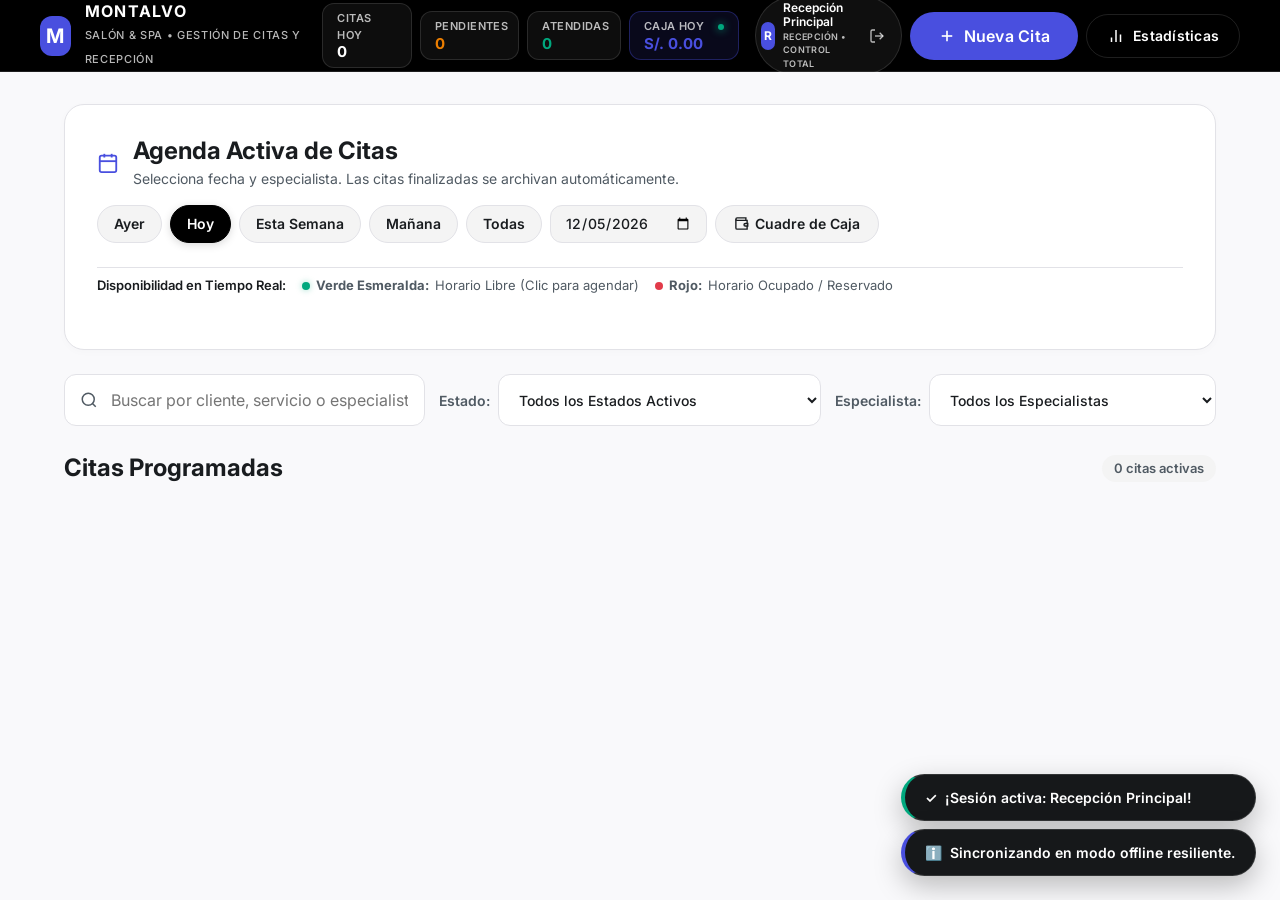
==== commit c8f09791: "Nuevo Estilo" ====
--- a/Proyecto_Diseño_Patrones/web/index.html
+++ b/Proyecto_Diseño_Patrones/web/index.html
@@ -5,15 +5,13 @@
   <meta name="viewport" content="width=device-width, initial-scale=1.0">
   <title>Montalvo Salón & Spa | Gestión de Citas y Agenda</title>
   <link rel="preconnect" href="https://fonts.googleapis.com">
-  <link href="https://fonts.googleapis.com/css2?family=Outfit:wght@300;400;500;600;700;800&family=Playfair+Display:ital,wght@0,600;0,700;1,400&family=Plus+Jakarta+Sans:wght@400;500;600;700;800&display=swap" rel="stylesheet">
+  <link rel="preconnect" href="https://fonts.gstatic.com" crossorigin>
+  <link href="https://fonts.googleapis.com/css2?family=Inter:wght@400;500;600;700&display=swap" rel="stylesheet">
   <link rel="stylesheet" href="styles.css">
 </head>
 <body>
-  <!-- Fondo decorativo con gradientes sutiles -->
-  <div class="bg-glow glow-1"></div>
-  <div class="bg-glow glow-2"></div>
-
-  <!-- Header / Barra de Navegación -->
+
+  <!-- Header / Barra de Navegación Estilo Revolut -->
   <header class="header">
     <div class="header-container">
       <div class="brand">
@@ -42,7 +40,7 @@
             <span class="stat-label" id="statCajaLabel">Caja Hoy</span>
             <span class="caja-live-pulse" title="Actualizado en tiempo real"></span>
           </div>
-          <span class="stat-value text-gold" id="statCajaValor">S/. 0.00</span>
+          <span class="stat-value text-primary-val" id="statCajaValor">S/. 0.00</span>
         </div>
       </div>
 
@@ -59,12 +57,12 @@
           </button>
         </div>
 
-        <button class="btn btn-gold" id="btnNuevaCita">
+        <button class="btn btn-primary" id="btnNuevaCita">
           <svg width="18" height="18" viewBox="0 0 24 24" fill="none" stroke="currentColor" stroke-width="2.2"><line x1="12" y1="5" x2="12" y2="19"></line><line x1="5" y1="12" x2="19" y2="12"></line></svg>
           Nueva Cita
         </button>
 
-        <button class="btn btn-admin-stats" id="btnToggleStats" title="Ver Panel de Estadísticas">
+        <button class="btn btn-outline-dark" id="btnToggleStats" title="Ver Panel de Estadísticas">
           <svg width="18" height="18" viewBox="0 0 24 24" fill="none" stroke="currentColor" stroke-width="2"><line x1="18" y1="20" x2="18" y2="10"></line><line x1="12" y1="20" x2="12" y2="4"></line><line x1="6" y1="20" x2="6" y2="14"></line></svg>
           Estadísticas
         </button>
@@ -79,7 +77,7 @@
     <section class="admin-stats-panel card hidden" id="panelAdminStats">
       <div class="stats-panel-header">
         <div>
-          <span class="badge-gold">RESUMEN DEL SALÓN</span>
+          <span class="badge-feature">RESUMEN DEL SALÓN</span>
           <h2>Panel de Métricas & Rendimiento en Tiempo Real</h2>
         </div>
         <button class="btn-close-panel" id="btnCerrarStats">&times;</button>
@@ -124,7 +122,7 @@
     <section class="calendar-bar card">
       <div class="calendar-header">
         <div class="calendar-title-group">
-          <svg width="22" height="22" viewBox="0 0 24 24" fill="none" stroke="#d4af37" stroke-width="2"><rect x="3" y="4" width="18" height="18" rx="2" ry="2"></rect><line x1="16" y1="2" x2="16" y2="6"></line><line x1="8" y1="2" x2="8" y2="6"></line><line x1="3" y1="10" x2="21" y2="10"></line></svg>
+          <svg width="22" height="22" viewBox="0 0 24 24" fill="none" stroke="var(--color-primary)" stroke-width="2"><rect x="3" y="4" width="18" height="18" rx="2" ry="2"></rect><line x1="16" y1="2" x2="16" y2="6"></line><line x1="8" y1="2" x2="8" y2="6"></line><line x1="3" y1="10" x2="21" y2="10"></line></svg>
           <div>
             <h2>Agenda Activa de Citas</h2>
             <p class="subtitle" id="calendarSubtitle">Selecciona fecha y especialista. Las citas finalizadas se archivan automáticamente.</p>
@@ -242,7 +240,7 @@
         <div id="loginError" class="alert-box alert-error hidden"></div>
 
         <div class="modal-footer">
-          <button type="submit" class="btn btn-gold w-100">Entrar al Sistema</button>
+          <button type="submit" class="btn btn-primary w-100">Entrar al Sistema</button>
         </div>
       </form>
     </div>
@@ -306,8 +304,8 @@
         </div>
 
         <div class="modal-footer">
-          <button type="button" class="btn btn-outline" id="btnCancelarModalNueva">Cancelar</button>
-          <button type="submit" class="btn btn-gold">Confirmar y Agendar</button>
+          <button type="button" class="btn btn-soft" id="btnCancelarModalNueva">Cancelar</button>
+          <button type="submit" class="btn btn-primary">Confirmar y Agendar</button>
         </div>
       </form>
     </div>
@@ -358,8 +356,8 @@
         </div>
 
         <div class="modal-footer">
-          <button type="button" class="btn btn-outline" id="btnCancelarModalReprogramar">Descartar</button>
-          <button type="submit" class="btn btn-gold">Guardar Nueva Fecha/Hora</button>
+          <button type="button" class="btn btn-soft" id="btnCancelarModalReprogramar">Descartar</button>
+          <button type="submit" class="btn btn-primary">Guardar Nueva Fecha/Hora</button>
         </div>
       </form>
     </div>
@@ -370,8 +368,8 @@
     <div class="modal-content bento-modal-caja">
       <div class="modal-header">
         <div class="caja-modal-title">
-          <div class="modal-gold-badge">
-            <svg width="22" height="22" viewBox="0 0 24 24" fill="none" stroke="#d4af37" stroke-width="2.2"><path d="M21 12V7H5a2 2 0 0 1 0-4h14v4"></path><path d="M3 5v14a2 2 0 0 0 2 2h16v-5"></path><path d="M18 12a2 2 0 0 0 0 4h4v-4Z"></path></svg>
+          <div class="modal-brand-icon">
+            <svg width="22" height="22" viewBox="0 0 24 24" fill="none" stroke="currentColor" stroke-width="2.2"><path d="M21 12V7H5a2 2 0 0 1 0-4h14v4"></path><path d="M3 5v14a2 2 0 0 0 2 2h16v-5"></path><path d="M18 12a2 2 0 0 0 0 4h4v-4Z"></path></svg>
           </div>
           <div>
             <h3>Cuadre de Caja & Arqueo de Ingresos</h3>
@@ -385,7 +383,7 @@
       <div class="caja-kpi-grid">
         <div class="caja-kpi-card">
           <span class="caja-kpi-subtitle">Total Recaudado</span>
-          <span class="caja-kpi-number text-gold" id="cajaModalTotal">S/. 0.00</span>
+          <span class="caja-kpi-number text-primary-val" id="cajaModalTotal">S/. 0.00</span>
         </div>
         <div class="caja-kpi-card">
           <span class="caja-kpi-subtitle">Servicios Cobrados</span>
@@ -393,7 +391,7 @@
         </div>
         <div class="caja-kpi-card">
           <span class="caja-kpi-subtitle">Ticket Promedio</span>
-          <span class="caja-kpi-number text-cyan" id="cajaModalTicketPromedio">S/. 0.00</span>
+          <span class="caja-kpi-number text-teal" id="cajaModalTicketPromedio">S/. 0.00</span>
         </div>
       </div>
 
@@ -429,11 +427,11 @@
       </div>
 
       <div class="modal-footer caja-modal-footer">
-        <button type="button" class="btn btn-outline" id="btnExportarCaja">
+        <button type="button" class="btn btn-soft" id="btnExportarCaja">
           <svg width="15" height="15" viewBox="0 0 24 24" fill="none" stroke="currentColor" stroke-width="2"><polyline points="6 9 6 2 18 2 18 9"></polyline><path d="M6 18H4a2 2 0 0 1-2-2v-5a2 2 0 0 1 2-2h16a2 2 0 0 1 2 2v5a2 2 0 0 1-2 2h-2"></path><rect x="6" y="14" width="12" height="8"></rect></svg>
           Imprimir / Exportar Reporte
         </button>
-        <button type="button" class="btn btn-gold" id="btnCerrarCajaFooter">Cerrar</button>
+        <button type="button" class="btn btn-dark" id="btnCerrarCajaFooter">Cerrar</button>
       </div>
     </div>
   </div>
--- a/Proyecto_Diseño_Patrones/web/styles.css
+++ b/Proyecto_Diseño_Patrones/web/styles.css
@@ -1,1519 +1,1708 @@
+/**
+ * MONTALVO SALÓN & SPA — REVOLUT DESIGN SYSTEM
+ * Sistema de Diseño extraído de la referencia oficial de Revolut (https://www.revolut.com/)
+ * Lienzos Stark Black (#000000) & Canvas Light (#ffffff), Acento Cobalt-Violet (#494fdf)
+ * Tipografía Inter (Aeonik Pro), Botones Pill (9999px), Radios 12px/20px/28px, Hairlines de 1px
+ */
+
 :root {
-  --bg-main: #080a0f;
-  --bg-surface: #0e121a;
-  --bg-card: rgba(18, 23, 34, 0.75);
-  --bg-card-hover: rgba(24, 30, 46, 0.9);
-  
-  --gold-primary: #d4af37;
-  --gold-light: #f5e7a9;
-  --gold-dark: #8c6d1f;
-  --gold-glow: rgba(212, 175, 55, 0.28);
-  --gold-border: rgba(212, 175, 55, 0.22);
-  --gold-border-glow: rgba(212, 175, 55, 0.45);
-
-  --text-primary: #f8fafc;
-  --text-secondary: #94a3b8;
-  --text-muted: #64748b;
-
-  /* Estados y Píldoras Luminosas con Pulse */
-  --status-pending-bg: rgba(245, 158, 11, 0.1);
-  --status-pending-text: #fbbf24;
-  --status-pending-border: rgba(245, 158, 11, 0.25);
-  --status-pending-dot: #f59e0b;
-
-  --status-active-bg: rgba(14, 165, 233, 0.1);
-  --status-active-text: #38bdf8;
-  --status-active-border: rgba(14, 165, 233, 0.25);
-  --status-active-dot: #0ea5e9;
-
-  --status-reprogrammed-bg: rgba(99, 102, 241, 0.1);
-  --status-reprogrammed-text: #818cf8;
-  --status-reprogrammed-border: rgba(99, 102, 241, 0.25);
-  --status-reprogrammed-dot: #6366f1;
-
-  --status-canceled-bg: rgba(239, 68, 68, 0.08);
-  --status-canceled-text: #f87171;
-  --status-canceled-border: rgba(239, 68, 68, 0.2);
-  --status-canceled-dot: #ef4444;
-
-  /* Esmeralda Neón para Horarios Libres */
-  --emerald-free-bg: rgba(16, 185, 129, 0.12);
-  --emerald-free-text: #34d399;
-  --emerald-free-border: rgba(16, 185, 129, 0.3);
-  --emerald-free-glow: rgba(16, 185, 129, 0.4);
-
-  --font-main: 'Plus Jakarta Sans', -apple-system, BlinkMacSystemFont, 'Segoe UI', Roboto, sans-serif;
-  --font-display: 'Outfit', sans-serif;
-  --font-serif: 'Playfair Display', Georgia, serif;
-  --ease-smooth: cubic-bezier(0.16, 1, 0.3, 1);
-}
-
-* {
+  /* ==========================================================
+     1. TOKENS — COLORES OFICIALES REVOLUT
+     ========================================================== */
+  --color-primary: #494fdf;
+  --color-primary-bright: #4f55f1;
+  --color-primary-deep: #3a40c4;
+  --color-on-primary: #ffffff;
+
+  /* Neutros de Tinta y Texto */
+  --color-ink: #191c1f;
+  --color-body: #1f2226;
+  --color-charcoal: #3a3d40;
+  --color-mute: #505a63;
+  --color-ash: #5c5e60;
+  --color-stone: #8d969e;
+  --color-faint: #c9c9cd;
+
+  /* Modos Oscuros y Superficies de Alto Contraste */
+  --color-on-dark: #ffffff;
+  --color-on-dark-mute: rgba(255, 255, 255, 0.72);
+  --color-canvas-light: #ffffff;
+  --color-canvas-dark: #000000;
+  --color-surface-soft: #f4f4f4;
+  --color-surface-card: #ffffff;
+  --color-surface-deep: #0a0a0a;
+  --color-surface-elevated: #16181a;
+
+  /* Líneas, Bordes y Divisores Hairline */
+  --color-hairline-light: #e2e2e7;
+  --color-hairline-dark: rgba(255, 255, 255, 0.12);
+  --color-hairline-strong: #191c1f;
+  --color-divider-soft: rgba(255, 255, 255, 0.06);
+
+  /* Acentos de Producto Saturados */
+  --color-accent-teal: #00a87e;
+  --color-accent-blue-link: #376cd5;
+  --color-accent-light-blue: #007bc2;
+  --color-accent-light-green: #428619;
+  --color-accent-green-text: #006400;
+  --color-accent-yellow: #b09000;
+  --color-accent-warning: #ec7e00;
+  --color-accent-pink: #e61e49;
+  --color-accent-danger: #e23b4a;
+  --color-accent-deep-red: #8b0000;
+  --color-accent-brown: #936d62;
+  --color-link: #376cd5;
+
+  /* ==========================================================
+     2. TOKENS — TIPOGRAFÍA (INTER · SUSTITUTO OFICIAL AEONIK PRO)
+     ========================================================== */
+  --font-primary: 'Inter', -apple-system, BlinkMacSystemFont, 'Segoe UI', Roboto, Helvetica, Arial, sans-serif;
+  --font-family-2: 'Inter', -apple-system, BlinkMacSystemFont, 'Segoe UI', Roboto, Helvetica, Arial, sans-serif;
+
+  /* Escala Tipográfica Rigurosa */
+  --text-display-xxl: 136px;
+  --text-display-xl: 80px;
+  --text-display-lg: 48px;
+  --text-display-md: 40px;
+  --text-heading-lg: 32px;
+  --text-heading-md: 24px;
+  --text-heading-sm: 20px;
+  --text-body-lg: 18px;
+  --text-body-md: 16px;
+  --text-body-md-bold: 16px;
+  --text-body-sm: 14px;
+  --text-button-lg: 20px;
+  --text-button-md: 16px;
+  --text-button-sm: 14px;
+  --text-caption: 13px;
+  --text-link-emph: 16px;
+
+  /* ==========================================================
+     3. TOKENS — ESPACIADO & RADIOS
+     ========================================================== */
+  --spacing-xxs: 4px;
+  --spacing-xs: 6px;
+  --spacing-sm: 8px;
+  --spacing-md: 14px;
+  --spacing-lg: 16px;
+  --spacing-xl: 24px;
+  --spacing-xxl: 32px;
+  --spacing-xxxl: 48px;
+  --spacing-block: 80px;
+  --spacing-section: 88px;
+  --spacing-band: 120px;
+
+  --radius-none: 0px;
+  --radius-sm: 8px;
+  --radius-md: 12px;
+  --radius-lg: 20px;
+  --radius-xl: 28px;
+  --radius-full: 9999px;
+
+  /* Layout y Easing */
+  --section-gap: 88px;
+  --card-padding: 16px;
+  --element-gap: 14px;
+  --max-content-width: 1200px;
+  --ease-revolut: cubic-bezier(0.16, 1, 0.3, 1);
+}
+
+/* ==========================================================
+   4. RESET & ESTILOS BASE
+   ========================================================== */
+*, *::before, *::after {
   box-sizing: border-box;
   margin: 0;
   padding: 0;
 }
 
+html {
+  font-size: 16px;
+  -webkit-font-smoothing: antialiased;
+  -moz-osx-font-smoothing: grayscale;
+  scroll-behavior: smooth;
+}
+
 body {
-  font-family: var(--font-main);
-  background-color: var(--bg-main);
-  color: var(--text-primary);
+  font-family: var(--font-primary);
+  background-color: #f9f9fb;
+  color: var(--color-body);
   line-height: 1.5;
   min-height: 100vh;
   position: relative;
   overflow-x: hidden;
 }
 
-/* Background Ambient Glows */
-.bg-glow {
-  position: fixed;
-  border-radius: 50%;
-  filter: blur(140px);
-  pointer-events: none;
-  z-index: 0;
-  opacity: 0.15;
-}
-.glow-1 {
-  width: 500px;
-  height: 500px;
-  background: radial-gradient(circle, var(--gold-primary), transparent 70%);
-  top: -100px;
-  left: -100px;
-}
-.glow-2 {
-  width: 600px;
-  height: 600px;
-  background: radial-gradient(circle, #3b82f6, transparent 70%);
-  bottom: -150px;
-  right: -100px;
-}
-
-/* Utilitarios */
+/* Utilitarios Esenciales */
 .hidden { display: none !important; }
-.card {
-  background: var(--bg-card);
-  backdrop-filter: blur(16px);
-  -webkit-backdrop-filter: blur(16px);
-  border: 1px solid var(--gold-border);
-  border-radius: 16px;
-  box-shadow: 0 10px 30px rgba(0, 0, 0, 0.45);
-}
-
-/* Header */
+
+.text-center { text-align: center; }
+.w-100 { width: 100%; }
+
+.text-amber { color: var(--color-accent-warning) !important; }
+.text-emerald { color: var(--color-accent-teal) !important; }
+.text-primary-val { color: var(--color-primary) !important; }
+.text-teal { color: var(--color-accent-teal) !important; }
+
+/* ==========================================================
+   5. HEADER / BARRA DE NAVEGACIÓN (HERO NAV · STARK BLACK)
+   ========================================================== */
 .header {
   position: sticky;
   top: 0;
-  z-index: 50;
-  background: rgba(12, 14, 18, 0.88);
-  backdrop-filter: blur(16px);
-  border-bottom: 1px solid rgba(212, 175, 55, 0.15);
-  padding: 1rem 1.5rem;
-}
+  z-index: 100;
+  background-color: var(--color-canvas-dark);
+  color: var(--color-on-dark);
+  height: 72px;
+  border-bottom: 1px solid var(--color-hairline-dark);
+  display: flex;
+  align-items: center;
+  padding: 0 var(--spacing-xl);
+}
+
 .header-container {
-  max-width: 1300px;
+  max-width: var(--max-content-width);
+  width: 100%;
   margin: 0 auto;
+  display: flex;
+  align-items: center;
+  justify-content: space-between;
+  gap: var(--spacing-lg);
+}
+
+/* Marca Montalvo */
+.brand {
+  display: flex;
+  align-items: center;
+  gap: var(--spacing-md);
+  text-decoration: none;
+}
+
+.brand-logo {
+  width: 40px;
+  height: 40px;
+  background-color: var(--color-primary);
+  color: var(--color-on-primary);
+  font-family: var(--font-primary);
+  font-size: 20px;
+  font-weight: 700;
+  display: flex;
+  align-items: center;
+  justify-content: center;
+  border-radius: var(--radius-md);
+  transition: transform 0.2s var(--ease-revolut);
+}
+
+.brand-logo:hover {
+  transform: scale(1.05);
+}
+
+.brand-text h1 {
+  font-size: 16px;
+  font-weight: 700;
+  letter-spacing: 0.08em;
+  color: var(--color-on-dark);
+  line-height: 1.2;
+}
+
+.brand-tagline {
+  font-size: 11px;
+  font-weight: 500;
+  letter-spacing: 0.06em;
+  color: var(--color-on-dark-mute);
+  text-transform: uppercase;
+}
+
+/* Métricas del Header (Dark Pill Surfaces) */
+.header-stats {
+  display: flex;
+  align-items: center;
+  gap: var(--spacing-sm);
+}
+
+.stat-card {
+  background-color: rgba(255, 255, 255, 0.05);
+  border: 1px solid var(--color-hairline-dark);
+  border-radius: var(--radius-md);
+  padding: 6px 14px;
+  display: flex;
+  flex-direction: column;
+  justify-content: center;
+  min-width: 82px;
+  transition: all 0.2s var(--ease-revolut);
+}
+
+.stat-card:hover {
+  background-color: rgba(255, 255, 255, 0.08);
+  border-color: rgba(255, 255, 255, 0.2);
+}
+
+.stat-label {
+  font-size: 11px;
+  font-weight: 600;
+  color: var(--color-on-dark-mute);
+  text-transform: uppercase;
+  letter-spacing: 0.04em;
+}
+
+.stat-value {
+  font-size: 15px;
+  font-weight: 700;
+  color: var(--color-on-dark);
+  line-height: 1.2;
+}
+
+.stat-caja-header {
+  cursor: pointer;
+  background-color: rgba(73, 79, 223, 0.12);
+  border-color: rgba(73, 79, 223, 0.35);
+  min-width: 110px;
+}
+
+.stat-caja-header:hover {
+  background-color: rgba(73, 79, 223, 0.22);
+  border-color: var(--color-primary-bright);
+  transform: translateY(-1px);
+}
+
+.caja-header-title-row {
+  display: flex;
+  align-items: center;
+  justify-content: space-between;
+  gap: 6px;
+}
+
+.caja-live-pulse {
+  width: 6px;
+  height: 6px;
+  border-radius: var(--radius-full);
+  background-color: var(--color-accent-teal);
+  box-shadow: 0 0 8px var(--color-accent-teal);
+  animation: pulseLive 2s infinite ease-in-out;
+}
+
+@keyframes pulseLive {
+  0%, 100% { opacity: 1; transform: scale(1); }
+  50% { opacity: 0.4; transform: scale(0.85); }
+}
+
+/* Acciones de Cabecera y Sesión */
+.header-actions {
+  display: flex;
+  align-items: center;
+  gap: var(--spacing-sm);
+}
+
+.user-session-badge {
+  display: flex;
+  align-items: center;
+  gap: var(--spacing-sm);
+  background-color: rgba(255, 255, 255, 0.06);
+  border: 1px solid var(--color-hairline-dark);
+  border-radius: var(--radius-full);
+  padding: 4px 12px 4px 5px;
+}
+
+.user-avatar {
+  width: 28px;
+  height: 28px;
+  background-color: var(--color-primary);
+  color: var(--color-on-primary);
+  border-radius: var(--radius-full);
+  display: flex;
+  align-items: center;
+  justify-content: center;
+  font-size: 12px;
+  font-weight: 700;
+}
+
+.user-info {
+  display: flex;
+  flex-direction: column;
+}
+
+.user-name {
+  font-size: 12px;
+  font-weight: 600;
+  color: var(--color-on-dark);
+  line-height: 1.2;
+}
+
+.user-role-tag {
+  font-size: 9px;
+  font-weight: 600;
+  color: var(--color-on-dark-mute);
+  letter-spacing: 0.05em;
+}
+
+.btn-logout {
+  background: none;
+  border: none;
+  color: var(--color-on-dark-mute);
+  cursor: pointer;
+  padding: 4px;
+  border-radius: var(--radius-full);
+  display: flex;
+  align-items: center;
+  justify-content: center;
+  transition: color 0.2s;
+}
+
+.btn-logout:hover {
+  color: var(--color-accent-danger);
+}
+
+/* ==========================================================
+   6. BOTONES (SISTEMA DE COMPONENTES REVOLUT · PILL 9999px)
+   ========================================================== */
+.btn {
+  display: inline-flex;
+  align-items: center;
+  justify-content: center;
+  gap: var(--spacing-sm);
+  font-family: var(--font-primary);
+  font-size: var(--text-button-md);
+  font-weight: 600;
+  line-height: 1.5;
+  letter-spacing: 0.24px;
+  border-radius: var(--radius-full);
+  border: none;
+  cursor: pointer;
+  transition: all 0.2s var(--ease-revolut);
+  text-decoration: none;
+  white-space: nowrap;
+}
+
+/* Botón Primario: Cobalt-Violet con texto blanco */
+.btn-primary, .btn-gold {
+  background-color: var(--color-primary);
+  color: var(--color-on-primary);
+  height: 48px;
+  padding: 14px 28px;
+}
+
+.btn-primary:hover, .btn-gold:hover {
+  background-color: var(--color-primary-bright);
+  transform: translateY(-1px);
+  box-shadow: 0 4px 14px rgba(73, 79, 223, 0.35);
+}
+
+.btn-primary:active, .btn-gold:active {
+  background-color: var(--color-primary-deep);
+  transform: translateY(0);
+}
+
+/* Botón Oscuro: Stark Black */
+.btn-dark {
+  background-color: var(--color-canvas-dark);
+  color: var(--color-on-dark);
+  height: 48px;
+  padding: 14px 28px;
+}
+
+.btn-dark:hover {
+  background-color: var(--color-charcoal);
+  transform: translateY(-1px);
+}
+
+/* Botón Soft: Superficie clara */
+.btn-soft, .btn-outline {
+  background-color: var(--color-surface-soft);
+  color: var(--color-ink);
+  height: 48px;
+  padding: 14px 28px;
+  border: 1px solid var(--color-hairline-light);
+}
+
+.btn-soft:hover, .btn-outline:hover {
+  background-color: #eaeaea;
+  border-color: #d2d2d6;
+  transform: translateY(-1px);
+}
+
+/* Botón Outline Oscuro (Para el header en fondo negro) */
+.btn-outline-dark, .btn-admin-stats {
+  background-color: transparent;
+  color: var(--color-on-dark);
+  height: 44px;
+  padding: 10px 20px;
+  border: 1px solid var(--color-hairline-dark);
+  border-radius: var(--radius-full);
+  font-size: var(--text-button-sm);
+  font-weight: 600;
+}
+
+.btn-outline-dark:hover, .btn-admin-stats:hover {
+  background-color: rgba(255, 255, 255, 0.08);
+  border-color: rgba(255, 255, 255, 0.25);
+  transform: translateY(-1px);
+}
+
+/* Botón Píldora Compacto (36px) */
+.btn-pill-sm {
+  background-color: var(--color-surface-soft);
+  color: var(--color-ink);
+  height: 36px;
+  padding: 8px 16px;
+  font-size: var(--text-button-sm);
+  border-radius: var(--radius-full);
+  border: 1px solid var(--color-hairline-light);
+}
+
+.btn-pill-sm:hover {
+  background-color: #eaeaea;
+}
+
+/* ==========================================================
+   7. CONTENEDOR PRINCIPAL
+   ========================================================== */
+.main-container {
+  max-width: var(--max-content-width);
+  margin: var(--spacing-xxl) auto var(--spacing-band);
+  padding: 0 var(--spacing-xl);
+}
+
+/* Tarjeta Base Revolut (Feature Card Light) */
+.card {
+  background-color: var(--color-surface-card);
+  border: 1px solid var(--color-hairline-light);
+  border-radius: var(--radius-lg);
+  box-shadow: 0 2px 8px rgba(0, 0, 0, 0.02);
+}
+
+/* ==========================================================
+   8. PANEL DE ESTADÍSTICAS (FEATURE CARD DARK / PRODUCT MOCKUP)
+   ========================================================== */
+.admin-stats-panel {
+  background-color: var(--color-surface-elevated);
+  border: 1px solid var(--color-hairline-dark);
+  border-radius: var(--radius-xl);
+  color: var(--color-on-dark);
+  padding: var(--spacing-xxl);
+  margin-bottom: var(--spacing-xxl);
+  box-shadow: 0 16px 40px rgba(0, 0, 0, 0.35);
+  animation: slideDownPanel 0.35s var(--ease-revolut);
+}
+
+@keyframes slideDownPanel {
+  from { opacity: 0; transform: translateY(-12px); }
+  to { opacity: 1; transform: translateY(0); }
+}
+
+.stats-panel-header {
+  display: flex;
+  align-items: flex-start;
+  justify-content: space-between;
+  margin-bottom: var(--spacing-xxl);
+}
+
+.badge-feature, .badge-gold {
+  display: inline-block;
+  background-color: var(--color-primary);
+  color: var(--color-on-primary);
+  font-size: var(--text-caption);
+  font-weight: 700;
+  letter-spacing: 0.08em;
+  padding: 4px 12px;
+  border-radius: var(--radius-full);
+  margin-bottom: var(--spacing-xs);
+  text-transform: uppercase;
+}
+
+.stats-panel-header h2 {
+  font-size: var(--text-heading-md);
+  font-weight: 700;
+  color: var(--color-on-dark);
+  letter-spacing: -0.32px;
+}
+
+.btn-close-panel {
+  background: rgba(255, 255, 255, 0.08);
+  border: 1px solid var(--color-hairline-dark);
+  color: var(--color-on-dark);
+  width: 36px;
+  height: 36px;
+  border-radius: var(--radius-full);
+  font-size: 20px;
+  display: flex;
+  align-items: center;
+  justify-content: center;
+  cursor: pointer;
+  transition: all 0.2s;
+}
+
+.btn-close-panel:hover {
+  background-color: rgba(255, 255, 255, 0.16);
+}
+
+/* KPIs de Rendimiento */
+.kpi-grid {
+  display: grid;
+  grid-template-columns: repeat(auto-fit, minmax(220px, 1fr));
+  gap: var(--spacing-lg);
+  margin-bottom: var(--spacing-xxl);
+}
+
+.kpi-card {
+  background-color: rgba(255, 255, 255, 0.04);
+  border: 1px solid var(--color-hairline-dark);
+  border-radius: var(--radius-lg);
+  padding: var(--spacing-xl);
+  display: flex;
+  flex-direction: column;
+  gap: var(--spacing-xs);
+  transition: background-color 0.2s;
+}
+
+.kpi-card:hover {
+  background-color: rgba(255, 255, 255, 0.07);
+}
+
+.kpi-label {
+  font-size: var(--text-body-sm);
+  color: var(--color-on-dark-mute);
+  font-weight: 500;
+}
+
+.kpi-val {
+  font-size: var(--text-heading-lg);
+  font-weight: 700;
+  color: var(--color-on-dark);
+  line-height: 1.15;
+}
+
+/* Desglose de Rendimiento */
+.stats-breakdown-row {
+  display: grid;
+  grid-template-columns: repeat(auto-fit, minmax(340px, 1fr));
+  gap: var(--spacing-xl);
+}
+
+.breakdown-card {
+  background-color: rgba(255, 255, 255, 0.03);
+  border: 1px solid var(--color-hairline-dark);
+  border-radius: var(--radius-lg);
+  padding: var(--spacing-xl);
+}
+
+.breakdown-card h3 {
+  font-size: var(--text-heading-sm);
+  font-weight: 600;
+  color: var(--color-on-dark);
+  margin-bottom: var(--spacing-lg);
+}
+
+.breakdown-list {
+  display: flex;
+  flex-direction: column;
+  gap: var(--spacing-md);
+}
+
+.breakdown-item {
+  display: flex;
+  flex-direction: column;
+  gap: var(--spacing-xs);
+}
+
+.breakdown-item-header {
+  display: flex;
+  justify-content: space-between;
+  font-size: var(--text-body-sm);
+  color: var(--color-on-dark-mute);
+}
+
+.breakdown-item-header strong {
+  color: var(--color-on-dark);
+}
+
+.breakdown-bar-bg {
+  height: 8px;
+  background-color: rgba(255, 255, 255, 0.08);
+  border-radius: var(--radius-full);
+  overflow: hidden;
+}
+
+.breakdown-bar-fill {
+  height: 100%;
+  background-color: var(--color-primary);
+  border-radius: var(--radius-full);
+  transition: width 0.6s var(--ease-revolut);
+}
+
+/* ==========================================================
+   9. BARRA DE CALENDARIO & FILTRO TEMPORAL
+   ========================================================== */
+.calendar-bar {
+  padding: var(--spacing-xxl);
+  margin-bottom: var(--spacing-xl);
+}
+
+.calendar-header {
   display: flex;
   align-items: center;
   justify-content: space-between;
   flex-wrap: wrap;
-  gap: 1rem;
-}
-
-.brand {
-  display: flex;
-  align-items: center;
-  gap: 1rem;
-}
-.brand-logo {
-  width: 44px;
-  height: 44px;
-  background: linear-gradient(135deg, var(--gold-primary), var(--gold-dark));
-  color: #000;
-  font-family: var(--font-serif);
-  font-size: 1.6rem;
-  font-weight: 800;
-  display: flex;
+  gap: var(--spacing-lg);
+  margin-bottom: var(--spacing-xl);
+}
+
+.calendar-title-group {
+  display: flex;
+  align-items: center;
+  gap: var(--spacing-md);
+}
+
+.calendar-title-group h2 {
+  font-size: var(--text-heading-md);
+  font-weight: 700;
+  color: var(--color-ink);
+  line-height: 1.2;
+}
+
+.subtitle {
+  font-size: var(--text-body-sm);
+  color: var(--color-mute);
+  margin-top: 2px;
+}
+
+.calendar-controls {
+  display: flex;
+  align-items: center;
+  flex-wrap: wrap;
+  gap: var(--spacing-sm);
+}
+
+/* Chips Píldora de Selección de Fecha */
+.btn-chip {
+  background-color: var(--color-surface-soft);
+  color: var(--color-ink);
+  font-family: var(--font-primary);
+  font-size: var(--text-button-sm);
+  font-weight: 600;
+  height: 38px;
+  padding: 0 16px;
+  border-radius: var(--radius-full);
+  border: 1px solid var(--color-hairline-light);
+  cursor: pointer;
+  transition: all 0.2s var(--ease-revolut);
+}
+
+.btn-chip:hover {
+  background-color: #e8e8ed;
+  border-color: #d0d0d8;
+  transform: translateY(-1px);
+}
+
+.btn-chip.active {
+  background-color: var(--color-canvas-dark);
+  color: var(--color-on-dark);
+  border-color: var(--color-canvas-dark);
+  box-shadow: 0 2px 8px rgba(0, 0, 0, 0.15);
+}
+
+.date-input-wrapper {
+  position: relative;
+}
+
+.date-input {
+  background-color: var(--color-surface-soft);
+  color: var(--color-ink);
+  font-family: var(--font-primary);
+  font-size: var(--text-body-sm);
+  font-weight: 500;
+  height: 38px;
+  padding: 0 14px;
+  border-radius: var(--radius-md);
+  border: 1px solid var(--color-hairline-light);
+  outline: none;
+  transition: all 0.2s;
+}
+
+.date-input:focus {
+  border-color: var(--color-primary);
+  box-shadow: 0 0 0 3px rgba(73, 79, 223, 0.12);
+}
+
+/* Botón de Cuadre de Caja */
+.btn-caja-action {
+  background-color: var(--color-surface-soft);
+  color: var(--color-ink);
+  font-family: var(--font-primary);
+  font-size: var(--text-button-sm);
+  font-weight: 600;
+  height: 38px;
+  padding: 0 18px;
+  border-radius: var(--radius-full);
+  border: 1px solid var(--color-hairline-light);
+  display: flex;
+  align-items: center;
+  gap: var(--spacing-xs);
+  cursor: pointer;
+  transition: all 0.2s var(--ease-revolut);
+}
+
+.btn-caja-action:hover {
+  background-color: var(--color-primary);
+  color: var(--color-on-primary);
+  border-color: var(--color-primary);
+  transform: translateY(-1px);
+  box-shadow: 0 4px 12px rgba(73, 79, 223, 0.25);
+}
+
+/* Leyenda de Disponibilidad */
+.slots-legend {
+  display: flex;
+  align-items: center;
+  flex-wrap: wrap;
+  gap: var(--spacing-lg);
+  font-size: var(--text-caption);
+  color: var(--color-mute);
+  padding: var(--spacing-sm) 0;
+  margin-bottom: var(--spacing-md);
+  border-top: 1px solid var(--color-hairline-light);
+}
+
+.legend-title {
+  font-weight: 600;
+  color: var(--color-ink);
+}
+
+.legend-item {
+  display: flex;
+  align-items: center;
+  gap: 6px;
+}
+
+.legend-dot {
+  width: 8px;
+  height: 8px;
+  border-radius: var(--radius-full);
+}
+
+.dot-free {
+  background-color: var(--color-accent-teal);
+  box-shadow: 0 0 6px rgba(0, 168, 126, 0.4);
+}
+
+.dot-busy {
+  background-color: var(--color-accent-danger);
+}
+
+/* Teclado de Horarios en Píldoras Inteligentes */
+.slots-keyboard-grid {
+  display: grid;
+  grid-template-columns: repeat(auto-fill, minmax(130px, 1fr));
+  gap: var(--spacing-sm);
+}
+
+.slot-chip {
+  display: flex;
+  flex-direction: column;
   align-items: center;
   justify-content: center;
-  border-radius: 10px;
-  box-shadow: 0 0 20px var(--gold-glow);
-}
-.brand-text h1 {
-  font-family: var(--font-serif);
-  font-size: 1.45rem;
-  letter-spacing: 2px;
-  color: var(--gold-light);
-  line-height: 1.1;
-}
-.brand-tagline {
-  font-size: 0.72rem;
-  letter-spacing: 1.5px;
-  color: var(--text-muted);
+  padding: 10px 12px;
+  border-radius: var(--radius-md);
+  cursor: pointer;
+  transition: all 0.2s var(--ease-revolut);
+  user-select: none;
+}
+
+.chip-time {
+  font-size: var(--text-body-sm);
+  font-weight: 700;
+  line-height: 1.2;
+}
+
+.chip-state {
+  font-size: 11px;
   font-weight: 500;
-}
-
-.header-stats {
-  display: flex;
-  align-items: center;
-  gap: 1.5rem;
-}
-.stat-card {
-  display: flex;
-  flex-direction: column;
-  align-items: center;
-}
-.stat-label {
-  font-size: 0.72rem;
-  color: var(--text-muted);
-  text-transform: uppercase;
-  letter-spacing: 0.8px;
-}
-.stat-value {
-  font-size: 1.3rem;
-  font-weight: 700;
-  color: var(--text-primary);
-}
-.text-amber { color: #f59e0b; }
-.text-emerald { color: #10b981; }
-
-.header-actions {
-  display: flex;
-  align-items: center;
-  gap: 0.75rem;
-}
-
-/* Botones */
-.btn {
-  display: inline-flex;
-  align-items: center;
-  gap: 0.5rem;
-  padding: 0.65rem 1.25rem;
-  font-family: var(--font-main);
-  font-size: 0.88rem;
-  font-weight: 600;
-  border-radius: 10px;
-  cursor: pointer;
-  transition: all 0.25s ease;
-  border: none;
-  text-decoration: none;
-}
-.btn-gold {
-  background: linear-gradient(135deg, var(--gold-primary), #bf9525);
-  color: #0c0e12;
-  box-shadow: 0 4px 15px rgba(212, 175, 55, 0.3);
-}
-.btn-gold:hover {
+  margin-top: 2px;
+}
+
+/* Horario Libre (Verde Esmeralda Revolut) */
+.slot-chip.is-free {
+  background-color: rgba(0, 168, 126, 0.08);
+  border: 1px solid rgba(0, 168, 126, 0.25);
+  color: var(--color-accent-teal);
+}
+
+.slot-chip.is-free:hover {
+  background-color: var(--color-accent-teal);
+  color: #ffffff;
   transform: translateY(-2px);
-  box-shadow: 0 6px 20px rgba(212, 175, 55, 0.5);
-  background: linear-gradient(135deg, #dfbc45, var(--gold-primary));
-}
-.btn-outline {
-  background: rgba(255, 255, 255, 0.04);
-  color: var(--text-primary);
-  border: 1px solid rgba(255, 255, 255, 0.12);
-}
-.btn-outline:hover {
-  background: rgba(255, 255, 255, 0.08);
-  border-color: var(--gold-primary);
-  color: var(--gold-light);
-}
-
-/* Main Container */
-.main-container {
-  max-width: 1300px;
-  margin: 2rem auto;
-  padding: 0 1.5rem;
-  display: flex;
-  flex-direction: column;
-  gap: 2rem;
+  box-shadow: 0 6px 16px rgba(0, 168, 126, 0.25);
+}
+
+/* Horario Ocupado (Gris Suave / Muted) */
+.slot-chip.is-busy {
+  background-color: var(--color-surface-soft);
+  border: 1px solid var(--color-hairline-light);
+  color: var(--color-stone);
+  cursor: not-allowed;
+  opacity: 0.85;
+}
+
+.slot-chip.is-busy:hover {
+  background-color: #eaeaea;
+  color: var(--color-charcoal);
+}
+
+/* ==========================================================
+   10. BARRA DE BÚSQUEDA Y FILTROS
+   ========================================================== */
+.filters-bar {
+  display: flex;
+  align-items: center;
+  flex-wrap: wrap;
+  gap: var(--spacing-md);
+  margin-bottom: var(--spacing-xl);
+}
+
+.search-box {
+  flex: 1;
+  min-width: 280px;
   position: relative;
-  z-index: 1;
-}
-
-/* Calendar & Availability Bar */
-.calendar-bar {
-  padding: 1.5rem;
-}
-.calendar-header {
-  display: flex;
-  justify-content: space-between;
-  align-items: center;
-  flex-wrap: wrap;
-  gap: 1.25rem;
-  margin-bottom: 1.5rem;
-}
-.calendar-title-group {
-  display: flex;
-  align-items: center;
-  gap: 0.75rem;
-}
-.calendar-title-group h2 {
-  font-size: 1.25rem;
-  color: var(--gold-light);
-}
-.subtitle {
-  font-size: 0.82rem;
-  color: var(--text-muted);
-}
-.calendar-controls {
-  display: flex;
-  align-items: center;
-  gap: 0.5rem;
-  flex-wrap: wrap;
-}
-.btn-chip {
-  padding: 0.45rem 0.9rem;
-  border-radius: 20px;
-  background: rgba(255, 255, 255, 0.05);
-  border: 1px solid rgba(255, 255, 255, 0.1);
-  color: var(--text-secondary);
-  font-size: 0.82rem;
+}
+
+.search-box svg {
+  position: absolute;
+  left: 16px;
+  top: 50%;
+  transform: translateY(-50%);
+  color: var(--color-mute);
+  pointer-events: none;
+}
+
+.search-box input {
+  width: 100%;
+  height: 52px;
+  background-color: var(--color-canvas-light);
+  color: var(--color-ink);
+  font-family: var(--font-primary);
+  font-size: var(--text-body-md);
+  border: 1px solid var(--color-hairline-light);
+  border-radius: var(--radius-md);
+  padding: 0 16px 0 46px;
+  outline: none;
+  transition: all 0.2s;
+}
+
+.search-box input:focus {
+  border-color: var(--color-primary);
+  box-shadow: 0 0 0 3px rgba(73, 79, 223, 0.12);
+}
+
+.filter-group {
+  display: flex;
+  align-items: center;
+  gap: var(--spacing-sm);
+}
+
+.filter-group label {
+  font-size: var(--text-body-sm);
+  font-weight: 600;
+  color: var(--color-mute);
+}
+
+.select-styled {
+  height: 52px;
+  background-color: var(--color-canvas-light);
+  color: var(--color-ink);
+  font-family: var(--font-primary);
+  font-size: var(--text-body-sm);
   font-weight: 500;
+  border: 1px solid var(--color-hairline-light);
+  border-radius: var(--radius-md);
+  padding: 0 16px;
+  outline: none;
   cursor: pointer;
   transition: all 0.2s;
 }
-.btn-chip:hover {
-  border-color: var(--gold-primary);
-  color: var(--text-primary);
-}
-.btn-chip.active {
-  background: var(--gold-primary);
-  color: #000;
-  border-color: var(--gold-primary);
-  font-weight: 600;
-}
-.date-input-wrapper {
-  position: relative;
-}
-.date-input {
-  background: rgba(255, 255, 255, 0.06);
-  border: 1px solid var(--gold-border);
-  color: var(--text-primary);
-  padding: 0.42rem 0.8rem;
-  border-radius: 8px;
-  font-family: var(--font-main);
-  font-size: 0.85rem;
-}
-.date-input::-webkit-calendar-picker-indicator {
-  filter: invert(1);
-  cursor: pointer;
-}
-
-/* Slots Legend */
-.slots-legend {
-  display: flex;
-  align-items: center;
-  gap: 1.25rem;
-  margin-top: 1rem;
-  padding: 0.55rem 0.9rem;
-  background: rgba(0, 0, 0, 0.25);
-  border-radius: 8px;
-  border: 1px solid rgba(255, 255, 255, 0.05);
-  font-size: 0.78rem;
-  color: var(--text-secondary);
-}
-.legend-title {
-  font-weight: 700;
-  color: var(--gold-light);
-  letter-spacing: 0.04em;
-}
-.legend-item {
-  display: flex;
-  align-items: center;
-  gap: 0.4rem;
-  font-weight: 500;
-}
-.legend-dot {
-  width: 9px;
-  height: 9px;
-  border-radius: 50%;
-  display: inline-block;
-}
-.dot-free {
-  background: #10b981;
-  box-shadow: 0 0 8px rgba(16, 185, 129, 0.8);
-}
-.dot-busy {
-  background: #ef4444;
-  box-shadow: 0 0 8px rgba(239, 68, 68, 0.8);
+
+.select-styled:focus {
+  border-color: var(--color-primary);
+  box-shadow: 0 0 0 3px rgba(73, 79, 223, 0.12);
 }
 
 /* ==========================================================
-   SLOTS KEYBOARD GRID (TECLADO COMPACTO DE HORARIOS INTELIGENTE)
+   11. GRID DE CITAS (BENTO APPOINTMENT CARDS · REVOLUT)
    ========================================================== */
-.slots-keyboard-grid {
-  display: grid;
-  grid-template-columns: repeat(auto-fill, minmax(92px, 1fr));
-  gap: 0.55rem;
-  padding-top: 1rem;
-  margin-top: 0.75rem;
-  border-top: 1px solid rgba(255, 255, 255, 0.08);
-}
-
-.slot-chip {
-  display: flex;
-  flex-direction: column;
-  align-items: center;
-  justify-content: center;
-  padding: 0.5rem 0.65rem;
-  border-radius: 10px;
-  font-family: var(--font-main);
-  font-size: 0.78rem;
-  cursor: pointer;
-  border: 1px solid transparent;
-  transition: all 0.22s var(--ease-smooth);
-  user-select: none;
-  position: relative;
-  overflow: hidden;
-}
-
-/* Estado Libre (Verde Esmeralda Neón) */
-.slot-chip.is-free {
-  background: var(--emerald-free-bg);
-  border-color: var(--emerald-free-border);
-  color: var(--emerald-free-text);
-}
-
-.slot-chip.is-free:hover {
-  background: rgba(16, 185, 129, 0.24);
-  border-color: var(--emerald-free-text);
-  transform: translateY(-2px);
-  box-shadow: 0 4px 16px var(--emerald-free-glow);
-}
-
-.slot-chip .chip-time {
-  font-family: var(--font-display);
-  font-weight: 700;
-  font-size: 0.88rem;
-  letter-spacing: 0.02em;
-}
-
-.slot-chip .chip-state {
-  font-size: 0.65rem;
-  font-weight: 600;
-  opacity: 0.88;
-  text-transform: uppercase;
-  letter-spacing: 0.04em;
-  margin-top: 0.1rem;
-}
-
-/* Estado Ocupado (Rojo Suave) */
-.slot-chip.is-busy {
-  background: rgba(239, 68, 68, 0.08);
-  border-color: rgba(239, 68, 68, 0.25);
-  color: #f87171;
-  opacity: 0.65;
-  cursor: not-allowed;
-}
-
-.slot-chip.is-busy:hover {
-  opacity: 0.9;
-  border-color: rgba(239, 68, 68, 0.45);
-}
-
-/* Filters Bar */
-.filters-bar {
+.appointments-section {
+  margin-top: var(--spacing-xl);
+}
+
+.section-title-bar {
   display: flex;
   align-items: center;
   justify-content: space-between;
-  flex-wrap: wrap;
-  gap: 1rem;
-}
-.search-box {
-  display: flex;
-  align-items: center;
-  gap: 0.6rem;
-  background: var(--bg-surface);
-  border: 1px solid rgba(255, 255, 255, 0.1);
-  padding: 0.6rem 1rem;
-  border-radius: 10px;
-  flex: 1;
-  min-width: 260px;
-  max-width: 480px;
-}
-.search-box input {
-  background: transparent;
-  border: none;
-  outline: none;
-  color: var(--text-primary);
-  font-family: var(--font-main);
-  font-size: 0.88rem;
-  width: 100%;
-}
-.search-box svg { color: var(--text-muted); }
-.filter-group {
-  display: flex;
-  align-items: center;
-  gap: 0.5rem;
-  font-size: 0.85rem;
-  color: var(--text-secondary);
-}
-.select-styled {
-  background: var(--bg-surface);
-  border: 1px solid rgba(255, 255, 255, 0.1);
-  color: var(--text-primary);
-  padding: 0.6rem 1rem;
-  border-radius: 10px;
-  font-family: var(--font-main);
-  font-size: 0.88rem;
-  outline: none;
-  cursor: pointer;
-}
-.select-styled:focus {
-  border-color: var(--gold-primary);
-}
-
-/* Appointments Section */
-.section-title-bar {
-  display: flex;
-  align-items: center;
-  justify-content: space-between;
-  margin-bottom: 1.25rem;
-}
+  margin-bottom: var(--spacing-lg);
+}
+
 .section-title-bar h3 {
-  font-size: 1.2rem;
-  font-weight: 600;
-  color: var(--text-primary);
-}
+  font-size: var(--text-heading-md);
+  font-weight: 700;
+  color: var(--color-ink);
+}
+
 .badge-counter {
-  font-size: 0.78rem;
-  color: var(--text-muted);
-  background: rgba(255, 255, 255, 0.05);
-  padding: 0.25rem 0.75rem;
-  border-radius: 20px;
+  background-color: var(--color-surface-soft);
+  color: var(--color-mute);
+  font-size: var(--text-caption);
+  font-weight: 600;
+  padding: 4px 12px;
+  border-radius: var(--radius-full);
 }
 
 .appointments-grid {
   display: grid;
-  grid-template-columns: repeat(auto-fill, minmax(350px, 1fr));
-  gap: 1.25rem;
-}
-
-/* ==========================================================
-   TARJETA DE CITA (BENTO ESTILO PREMIUM & GLASSMORPHISM)
-   ========================================================== */
-.bento-appointment-card,
-.appointment-card {
-  position: relative;
+  grid-template-columns: repeat(auto-fill, minmax(340px, 1fr));
+  gap: var(--spacing-xl);
+}
+
+/* Tarjeta de Cita Individual */
+.bento-appointment-card {
+  background-color: var(--color-surface-card);
+  border: 1px solid var(--color-hairline-light);
+  border-radius: var(--radius-lg);
+  padding: var(--spacing-xl);
   display: flex;
   flex-direction: column;
   justify-content: space-between;
-  background: var(--bg-card);
-  backdrop-filter: blur(12px);
-  -webkit-backdrop-filter: blur(12px);
-  border: 1px solid var(--gold-border);
-  border-radius: 16px;
-  padding: 1.35rem;
-  gap: 1.15rem;
-  box-shadow: 0 8px 24px rgba(0, 0, 0, 0.35);
-  transition: all 0.3s var(--ease-smooth);
-}
-
-.bento-appointment-card:hover,
-.appointment-card:hover {
-  background: var(--bg-card-hover);
-  border-color: var(--gold-border-glow);
+  transition: all 0.25s var(--ease-revolut);
+  position: relative;
+}
+
+.bento-appointment-card:hover {
   transform: translateY(-3px);
-  box-shadow: 0 12px 32px rgba(0, 0, 0, 0.5), 0 0 20px var(--gold-glow);
-}
-
-/* Cabecera de Tarjeta */
-.card-top-row,
-.appointment-card-header {
-  display: flex;
+  border-color: #cfcfe0;
+  box-shadow: 0 12px 28px rgba(0, 0, 0, 0.06);
+}
+
+/* Animación de Despedida Suave al Finalizar Cita (400ms) */
+.card-dismissing {
+  opacity: 0;
+  transform: translateY(12px) scale(0.98);
+  transition: all 0.4s var(--ease-revolut);
+  pointer-events: none;
+}
+
+.card-top-row {
+  display: flex;
+  align-items: center;
   justify-content: space-between;
-  align-items: center;
-}
-
-.time-badge,
-.appointment-time {
+  margin-bottom: var(--spacing-md);
+}
+
+.time-badge {
   display: inline-flex;
   align-items: center;
-  gap: 0.45rem;
-  font-family: var(--font-display);
-  font-weight: 700;
-  font-size: 0.95rem;
-  color: var(--text-primary);
-  background: rgba(255, 255, 255, 0.05);
-  padding: 0.3rem 0.65rem;
-  border-radius: 8px;
-  border: 1px solid rgba(255, 255, 255, 0.08);
-}
-
-/* ==========================================================
-   PÍLDORAS DE ESTADO CON PULSE ANIMATION
-   ========================================================== */
+  gap: 6px;
+  background-color: var(--color-surface-soft);
+  color: var(--color-ink);
+  font-size: var(--text-caption);
+  font-weight: 700;
+  padding: 4px 10px;
+  border-radius: var(--radius-full);
+}
+
+/* Píldoras de Estado (Badges de Estado Revolut) */
 .status-pill {
   display: inline-flex;
   align-items: center;
-  gap: 0.45rem;
-  padding: 0.28rem 0.65rem;
-  border-radius: 999px;
-  font-family: var(--font-main);
-  font-size: 0.72rem;
-  font-weight: 700;
-  letter-spacing: 0.03em;
-  text-transform: uppercase;
+  gap: 6px;
+  font-size: var(--text-caption);
+  font-weight: 600;
+  padding: 4px 12px;
+  border-radius: var(--radius-full);
 }
 
 .status-dot {
   width: 6px;
   height: 6px;
-  border-radius: 50%;
-  position: relative;
-}
-
-.status-dot::after {
-  content: '';
-  position: absolute;
-  top: 0;
-  left: 0;
-  width: 100%;
-  height: 100%;
-  border-radius: 50%;
-  animation: pulse-ring 1.8s infinite cubic-bezier(0.24, 0, 0.38, 1);
-}
-
-/* Pendiente (Ámbar sutil con texto dorado brillante) */
-.status-pill.pending,
-.status-badge.status-pendiente {
-  background: var(--status-pending-bg);
-  color: var(--status-pending-text);
-  border: 1px solid var(--status-pending-border);
-}
-.status-pill.pending .status-dot,
-.status-badge.status-pendiente::before { 
-  background: var(--status-pending-dot); 
-  box-shadow: 0 0 8px var(--status-pending-dot);
-}
-.status-pill.pending .status-dot::after { background: var(--status-pending-dot); }
-
-/* En Atención / Atendida (Azul marino sutil con celeste eléctrico) */
-.status-pill.active,
-.status-badge.status-atendida {
-  background: var(--status-active-bg);
-  color: var(--status-active-text);
-  border: 1px solid var(--status-active-border);
-}
-.status-pill.active .status-dot,
-.status-badge.status-atendida::before { 
-  background: var(--status-active-dot); 
-  box-shadow: 0 0 8px var(--status-active-dot);
-}
-.status-pill.active .status-dot::after { background: var(--status-active-dot); }
-
-/* Reprogramada (Zafiro / Violeta) */
-.status-pill.reprogrammed,
-.status-badge.status-reprogramada {
-  background: var(--status-reprogrammed-bg);
-  color: var(--status-reprogrammed-text);
-  border: 1px solid var(--status-reprogrammed-border);
-}
-.status-pill.reprogrammed .status-dot,
-.status-badge.status-reprogramada::before { 
-  background: var(--status-reprogrammed-dot); 
-  box-shadow: 0 0 8px var(--status-reprogrammed-dot);
-}
-.status-pill.reprogrammed .status-dot::after { background: var(--status-reprogrammed-dot); }
-
-/* Cancelada (Rojo oscuro sutil con carmesí apagado) */
-.status-pill.canceled,
-.status-badge.status-cancelada {
-  background: var(--status-canceled-bg);
-  color: var(--status-canceled-text);
-  border: 1px solid var(--status-canceled-border);
-}
-.status-pill.canceled .status-dot,
-.status-badge.status-cancelada::before { 
-  background: var(--status-canceled-dot); 
-}
-.status-pill.canceled .status-dot::after { display: none; }
-
-@keyframes pulse-ring {
-  0% { transform: scale(1); opacity: 0.85; }
-  100% { transform: scale(2.6); opacity: 0; }
-}
-
-/* Cuerpo de la Tarjeta */
-.card-content,
-.appointment-body {
-  display: flex;
-  flex-direction: column;
-  gap: 0.35rem;
-}
-
+  border-radius: var(--radius-full);
+}
+
+/* Estado: Pendiente (Warning Orange) */
+.status-pill.pending {
+  background-color: rgba(236, 126, 0, 0.1);
+  color: var(--color-accent-warning);
+  border: 1px solid rgba(236, 126, 0, 0.25);
+}
+.status-pill.pending .status-dot {
+  background-color: var(--color-accent-warning);
+}
+
+/* Estado: Atendida / En Atención (Accent Teal) */
+.status-pill.active {
+  background-color: rgba(0, 168, 126, 0.1);
+  color: var(--color-accent-teal);
+  border: 1px solid rgba(0, 168, 126, 0.25);
+}
+.status-pill.active .status-dot {
+  background-color: var(--color-accent-teal);
+}
+
+/* Estado: Reprogramada (Cobalt-Violet) */
+.status-pill.reprogrammed {
+  background-color: rgba(73, 79, 223, 0.1);
+  color: var(--color-primary);
+  border: 1px solid rgba(73, 79, 223, 0.25);
+}
+.status-pill.reprogrammed .status-dot {
+  background-color: var(--color-primary);
+}
+
+/* Estado: Cancelada (Accent Danger) */
+.status-pill.canceled {
+  background-color: rgba(226, 59, 74, 0.1);
+  color: var(--color-accent-danger);
+  border: 1px solid rgba(226, 59, 74, 0.25);
+}
+.status-pill.canceled .status-dot {
+  background-color: var(--color-accent-danger);
+}
+
+/* Contenido de la Tarjeta */
 .client-name {
-  font-family: var(--font-display);
-  font-size: 1.18rem;
-  font-weight: 700;
-  color: var(--text-primary);
-  line-height: 1.25;
-}
-
-.service-title,
-.service-name {
-  font-family: var(--font-main);
-  font-size: 0.85rem;
+  font-size: var(--text-heading-sm);
+  font-weight: 700;
+  color: var(--color-ink);
+  line-height: 1.3;
+  margin-bottom: 4px;
+}
+
+.service-title {
+  font-size: var(--text-body-sm);
+  color: var(--color-mute);
+  margin-bottom: var(--spacing-md);
   font-weight: 500;
-  color: var(--gold-light);
-}
-
-.card-meta-row,
-.appointment-meta {
-  display: flex;
-  align-items: center;
-  gap: 1rem;
-  margin-top: 0.25rem;
-  font-family: var(--font-main);
-  font-size: 0.78rem;
-  color: var(--text-muted);
+}
+
+.card-meta-row {
+  display: flex;
+  flex-wrap: wrap;
+  gap: var(--spacing-md);
+  margin-bottom: var(--spacing-lg);
 }
 
 .meta-item {
   display: inline-flex;
   align-items: center;
-  gap: 0.35rem;
-}
-
-/* Pie de Tarjeta y Precios */
-.card-bottom-row,
-.appointment-footer {
-  display: flex;
+  gap: 5px;
+  font-size: var(--text-caption);
+  color: var(--color-ash);
+  font-weight: 500;
+}
+
+/* Fila Inferior: Precio y Botones de Acción */
+.card-bottom-row {
+  display: flex;
+  align-items: center;
   justify-content: space-between;
-  align-items: center;
-  padding-top: 0.85rem;
-  border-top: 1px solid rgba(255, 255, 255, 0.06);
-}
-
-.price-container,
-.price-tag {
+  padding-top: var(--spacing-md);
+  border-top: 1px solid var(--color-hairline-light);
+  gap: var(--spacing-sm);
+}
+
+.price-container {
   display: flex;
   flex-direction: column;
 }
 
 .price-label {
-  font-size: 0.65rem;
+  font-size: 10px;
+  font-weight: 600;
+  color: var(--color-mute);
   text-transform: uppercase;
   letter-spacing: 0.05em;
-  color: var(--text-muted);
 }
 
 .price-value {
-  font-family: var(--font-display);
-  font-size: 1.25rem;
-  font-weight: 800;
-  color: var(--gold-primary);
-  text-shadow: 0 0 10px rgba(212, 175, 55, 0.3);
-}
-
-/* ==========================================================
-   BOTONES DE MICRO-INTERACCIÓN DINÁMICA
-   ========================================================== */
-.card-actions-group,
-.action-buttons {
-  display: flex;
-  align-items: center;
-  gap: 0.45rem;
-  flex-wrap: wrap;
-}
-
-.btn-minimal {
-  background: rgba(255, 255, 255, 0.05);
-  border: 1px solid rgba(255, 255, 255, 0.12);
-  color: var(--text-secondary);
-  font-family: var(--font-main);
-  font-size: 0.76rem;
-  font-weight: 600;
-  padding: 0.45rem 0.75rem;
-  border-radius: 8px;
-  cursor: pointer;
-  transition: all 0.2s var(--ease-smooth);
-}
-
-.btn-minimal:hover {
-  background: rgba(255, 255, 255, 0.12);
-  color: var(--text-primary);
-  border-color: rgba(255, 255, 255, 0.25);
-  transform: translateY(-1px);
-}
-
-.btn-minimal.btn-atender {
-  color: #34d399;
-  border-color: rgba(16, 185, 129, 0.25);
-}
-.btn-minimal.btn-atender:hover {
-  background: rgba(16, 185, 129, 0.2);
-  border-color: #34d399;
-  color: #fff;
-}
-
-.btn-minimal.btn-cancelar {
-  color: #f87171;
-  border-color: rgba(239, 68, 68, 0.25);
-}
-.btn-minimal.btn-cancelar:hover {
-  background: rgba(239, 68, 68, 0.2);
-  border-color: #f87171;
-  color: #fff;
-}
-
-/* Botón Especial: Finalizar Cita (Scale(1.02) + Glow Perimetral) */
-.btn-finalize-luxe,
-.btn-finalize {
-  position: relative;
-  background: linear-gradient(135deg, #10b981 0%, #059669 100%);
-  color: #ffffff;
-  border: 1px solid rgba(52, 211, 153, 0.4);
-  font-family: var(--font-main);
-  font-size: 0.78rem;
-  font-weight: 700;
-  padding: 0.45rem 0.95rem;
-  border-radius: 8px;
+  font-size: var(--text-heading-sm);
+  font-weight: 700;
+  color: var(--color-ink);
+  font-variant-numeric: tabular-nums;
+}
+
+.card-actions-group {
+  display: flex;
+  align-items: center;
+  gap: 6px;
+}
+
+/* Botón Finalizar Cita (Luxe / Revolut Primary Pill) */
+.btn-finalize-luxe {
+  background-color: var(--color-primary);
+  color: var(--color-on-primary);
+  font-family: var(--font-primary);
+  font-size: var(--text-button-sm);
+  font-weight: 600;
+  height: 36px;
+  padding: 0 16px;
+  border-radius: var(--radius-full);
+  border: none;
   cursor: pointer;
   display: inline-flex;
   align-items: center;
-  gap: 0.4rem;
-  box-shadow: 0 4px 12px rgba(16, 185, 129, 0.25);
-  transition: all 0.24s var(--ease-smooth);
-}
-
-.btn-finalize-luxe:hover,
-.btn-finalize:hover {
-  transform: scale(1.02) translateY(-1px);
-  background: linear-gradient(135deg, #34d399 0%, #10b981 100%);
-  border-color: #6ee7b7;
-  box-shadow: 0 0 20px rgba(16, 185, 129, 0.5), 0 6px 16px rgba(0, 0, 0, 0.4);
-}
-
-.btn-finalize-luxe:active,
-.btn-finalize:active {
-  transform: scale(0.98);
-}
-
-/* Animación de Desvanecimiento Suave al Finalizar (400ms) */
-.card-dismissing {
-  opacity: 0 !important;
-  transform: translateY(10px) scale(0.96) !important;
-  transition: all 0.4s var(--ease-smooth) !important;
-  pointer-events: none;
-}
-
-/* Empty State */
+  gap: 6px;
+  transition: all 0.2s var(--ease-revolut);
+}
+
+.btn-finalize-luxe:hover {
+  background-color: var(--color-primary-bright);
+  transform: translateY(-1px);
+  box-shadow: 0 4px 12px rgba(73, 79, 223, 0.3);
+}
+
+/* Botones Minimalistas de Acción (Pill Soft) */
+.btn-minimal {
+  background-color: var(--color-surface-soft);
+  color: var(--color-ink);
+  font-family: var(--font-primary);
+  font-size: var(--text-caption);
+  font-weight: 600;
+  height: 34px;
+  padding: 0 12px;
+  border-radius: var(--radius-full);
+  border: 1px solid var(--color-hairline-light);
+  cursor: pointer;
+  transition: all 0.15s;
+}
+
+.btn-minimal:hover {
+  background-color: #e8e8ed;
+}
+
+.btn-minimal.btn-atender:hover {
+  background-color: rgba(0, 168, 126, 0.12);
+  color: var(--color-accent-teal);
+  border-color: rgba(0, 168, 126, 0.3);
+}
+
+.btn-minimal.btn-cancelar {
+  width: 34px;
+  padding: 0;
+  display: inline-flex;
+  align-items: center;
+  justify-content: center;
+  font-size: 16px;
+}
+
+.btn-minimal.btn-cancelar:hover {
+  background-color: rgba(226, 59, 74, 0.1);
+  color: var(--color-accent-danger);
+  border-color: rgba(226, 59, 74, 0.3);
+}
+
+/* Estado Vacío (Empty State) */
 .empty-state {
+  background-color: var(--color-surface-card);
+  border: 1px solid var(--color-hairline-light);
+  border-radius: var(--radius-lg);
+  padding: var(--spacing-band) var(--spacing-xl);
   text-align: center;
-  padding: 4rem 2rem;
-  background: var(--bg-card);
-  border-radius: 16px;
-  border: 1px dashed rgba(255, 255, 255, 0.1);
-}
+  margin-top: var(--spacing-lg);
+}
+
 .empty-icon {
-  font-size: 3rem;
-  margin-bottom: 1rem;
-}
+  font-size: 36px;
+  margin-bottom: var(--spacing-md);
+}
+
 .empty-state h3 {
-  color: var(--text-primary);
-  margin-bottom: 0.5rem;
-}
+  font-size: var(--text-heading-md);
+  font-weight: 700;
+  color: var(--color-ink);
+  margin-bottom: var(--spacing-xs);
+}
+
 .empty-state p {
-  color: var(--text-muted);
-  font-size: 0.9rem;
-}
-
-/* Panel Close Button */
-.btn-close-panel {
-  background: transparent;
-  border: none;
-  font-size: 1.8rem;
-  color: var(--text-muted);
-  cursor: pointer;
-}
-.btn-close-panel:hover { color: #fff; }
-
-/* Modals */
+  font-size: var(--text-body-md);
+  color: var(--color-mute);
+  max-width: 480px;
+  margin: 0 auto;
+}
+
+/* ==========================================================
+   12. MODALES & DIÁLOGOS (REVOLUT POPUPS)
+   ========================================================== */
 .modal-overlay {
   position: fixed;
   top: 0;
   left: 0;
-  width: 100vw;
-  height: 100vh;
-  background: rgba(0, 0, 0, 0.75);
+  right: 0;
+  bottom: 0;
+  z-index: 1000;
+  background-color: rgba(0, 0, 0, 0.55);
   backdrop-filter: blur(8px);
-  z-index: 100;
+  -webkit-backdrop-filter: blur(8px);
   display: flex;
   align-items: center;
   justify-content: center;
-  padding: 1.5rem;
-}
-.modal {
+  padding: var(--spacing-lg);
+  animation: fadeInModal 0.2s var(--ease-revolut);
+}
+
+@keyframes fadeInModal {
+  from { opacity: 0; }
+  to { opacity: 1; }
+}
+
+.modal.card, .modal-content {
+  background-color: var(--color-surface-card);
+  border: 1px solid var(--color-hairline-light);
+  border-radius: var(--radius-xl);
+  box-shadow: 0 24px 64px rgba(0, 0, 0, 0.18);
   width: 100%;
   max-width: 540px;
-  padding: 2rem;
-  border: 1px solid var(--gold-border);
-  box-shadow: 0 20px 50px rgba(0, 0, 0, 0.8), 0 0 30px var(--gold-glow);
-  animation: modalIn 0.25s cubic-bezier(0.16, 1, 0.3, 1);
-}
-@keyframes modalIn {
-  from { opacity: 0; transform: scale(0.95) translateY(10px); }
-  to { opacity: 1; transform: scale(1) translateY(0); }
+  max-height: 90vh;
+  overflow-y: auto;
+  padding: var(--spacing-xxl);
+  animation: scaleUpModal 0.25s var(--ease-revolut);
+}
+
+@keyframes scaleUpModal {
+  from { opacity: 0; transform: scale(0.96); }
+  to { opacity: 1; transform: scale(1); }
 }
 
 .modal-header {
   display: flex;
   align-items: flex-start;
   justify-content: space-between;
-  margin-bottom: 1.5rem;
-}
+  margin-bottom: var(--spacing-xl);
+}
+
 .modal-header h3 {
-  font-size: 1.3rem;
-  color: var(--gold-light);
-}
+  font-size: var(--text-heading-md);
+  font-weight: 700;
+  color: var(--color-ink);
+  line-height: 1.2;
+}
+
 .btn-close-modal {
-  background: transparent;
-  border: none;
-  font-size: 1.8rem;
-  color: var(--text-muted);
+  background: var(--color-surface-soft);
+  border: 1px solid var(--color-hairline-light);
+  color: var(--color-ink);
+  width: 36px;
+  height: 36px;
+  border-radius: var(--radius-full);
+  font-size: 20px;
+  display: flex;
+  align-items: center;
+  justify-content: center;
   cursor: pointer;
-  line-height: 1;
-}
-.btn-close-modal:hover { color: #fff; }
-
+  transition: all 0.2s;
+}
+
+.btn-close-modal:hover {
+  background-color: #eaeaea;
+}
+
+/* Formularios en Modales */
 .modal-form {
   display: flex;
   flex-direction: column;
-  gap: 1.25rem;
-}
+  gap: var(--spacing-lg);
+}
+
 .form-group {
   display: flex;
   flex-direction: column;
-  gap: 0.45rem;
-}
+  gap: var(--spacing-xs);
+}
+
 .form-group label {
-  font-size: 0.82rem;
-  font-weight: 500;
-  color: var(--text-secondary);
-}
+  font-size: var(--text-body-sm);
+  font-weight: 600;
+  color: var(--color-ink);
+}
+
+/* Text Input Revolut (56px, Radius 12px, Hairline) */
 .input-field {
-  background: var(--bg-surface);
-  border: 1px solid rgba(255, 255, 255, 0.12);
-  color: var(--text-primary);
-  padding: 0.75rem 1rem;
-  border-radius: 10px;
-  font-family: var(--font-main);
-  font-size: 0.9rem;
+  width: 100%;
+  height: 56px;
+  background-color: var(--color-canvas-light);
+  color: var(--color-ink);
+  font-family: var(--font-primary);
+  font-size: var(--text-body-md);
+  border: 1px solid var(--color-hairline-light);
+  border-radius: var(--radius-md);
+  padding: 14px 16px;
   outline: none;
-  transition: border-color 0.2s;
-}
+  transition: all 0.2s;
+}
+
 .input-field:focus {
-  border-color: var(--gold-primary);
-}
+  border-color: var(--color-primary);
+  box-shadow: 0 0 0 3px rgba(73, 79, 223, 0.15);
+}
+
 .form-row {
   display: grid;
   grid-template-columns: 1fr 1fr;
-  gap: 1rem;
+  gap: var(--spacing-md);
 }
 
 .service-preview-box {
-  background: rgba(212, 175, 55, 0.08);
-  border: 1px dashed rgba(212, 175, 55, 0.3);
-  padding: 0.75rem 1rem;
-  border-radius: 10px;
+  background-color: var(--color-surface-soft);
+  border-radius: var(--radius-md);
+  padding: var(--spacing-md) var(--spacing-lg);
   display: flex;
   justify-content: space-between;
-  font-size: 0.88rem;
-  color: var(--gold-light);
-  font-weight: 600;
-}
-
-.reprogram-summary {
-  background: rgba(0, 0, 0, 0.25);
-  border: 1px solid rgba(255, 255, 255, 0.08);
-  padding: 1rem;
-  border-radius: 10px;
-  margin-bottom: 1.25rem;
-  font-size: 0.88rem;
-  display: flex;
-  flex-direction: column;
-  gap: 0.35rem;
+  font-size: var(--text-body-sm);
+  font-weight: 600;
+  color: var(--color-ink);
+}
+
+.modal-footer {
+  display: flex;
+  align-items: center;
+  justify-content: flex-end;
+  gap: var(--spacing-md);
+  margin-top: var(--spacing-lg);
 }
 
 .alert-box {
-  padding: 0.85rem 1rem;
-  border-radius: 10px;
-  font-size: 0.82rem;
-  line-height: 1.45;
-}
+  border-radius: var(--radius-md);
+  padding: var(--spacing-md);
+  font-size: var(--text-body-sm);
+  line-height: 1.5;
+}
+
 .alert-info {
-  background: rgba(59, 130, 246, 0.12);
-  border: 1px solid rgba(59, 130, 246, 0.25);
-  color: #93c5fd;
-}
-
-.modal-footer {
-  display: flex;
-  justify-content: flex-end;
-  gap: 0.75rem;
-  margin-top: 0.75rem;
-}
-
-/* Toast Notifications */
-.toast-container {
-  position: fixed;
-  bottom: 2rem;
-  right: 2rem;
-  z-index: 200;
-  display: flex;
-  flex-direction: column;
-  gap: 0.75rem;
-}
-.toast {
-  background: var(--bg-card);
-  border: 1px solid var(--gold-border);
-  backdrop-filter: blur(12px);
-  padding: 0.9rem 1.25rem;
-  border-radius: 10px;
-  box-shadow: 0 10px 25px rgba(0, 0, 0, 0.6);
-  color: var(--text-primary);
-  font-size: 0.88rem;
-  display: flex;
-  align-items: center;
-  gap: 0.75rem;
-  min-width: 280px;
-  animation: toastIn 0.3s cubic-bezier(0.16, 1, 0.3, 1);
-}
-@keyframes toastIn {
-  from { opacity: 0; transform: translateX(30px); }
-  to { opacity: 1; transform: translateX(0); }
-}
-.toast-success { border-color: rgba(16, 185, 129, 0.5); }
-.toast-error { border-color: rgba(239, 68, 68, 0.5); }
-
-/* User Session Badge */
-.user-session-badge {
-  display: flex;
-  align-items: center;
-  gap: 0.65rem;
-  background: rgba(255, 255, 255, 0.05);
-  border: 1px solid var(--gold-border);
-  padding: 0.35rem 0.65rem 0.35rem 0.45rem;
-  border-radius: 999px;
-  transition: all 0.2s ease;
-}
-.user-avatar {
-  width: 32px;
-  height: 32px;
-  background: linear-gradient(135deg, var(--gold-primary), var(--gold-dark));
-  color: #000;
-  font-weight: 700;
-  border-radius: 50%;
+  background-color: rgba(73, 79, 223, 0.08);
+  border: 1px solid rgba(73, 79, 223, 0.2);
+  color: var(--color-primary-deep);
+}
+
+.alert-error {
+  background-color: rgba(226, 59, 74, 0.08);
+  border: 1px solid rgba(226, 59, 74, 0.25);
+  color: var(--color-accent-danger);
+}
+
+/* Modal de Login Específico */
+.modal-login-box {
+  max-width: 440px;
+}
+
+.modal-brand-logo {
+  width: 56px;
+  height: 56px;
+  background-color: var(--color-primary);
+  color: var(--color-on-primary);
+  font-size: 28px;
+  font-weight: 700;
   display: flex;
   align-items: center;
   justify-content: center;
-  font-size: 0.85rem;
-}
-.user-info {
-  display: flex;
-  flex-direction: column;
-  line-height: 1.15;
-}
-.user-name {
-  font-size: 0.82rem;
-  font-weight: 600;
-  color: var(--text-primary);
-  white-space: nowrap;
-}
-.user-role-tag {
-  font-size: 0.65rem;
-  font-weight: 700;
-  text-transform: uppercase;
-  color: var(--gold-primary);
-  letter-spacing: 0.05em;
-}
-.btn-logout {
-  background: transparent;
-  border: none;
-  color: var(--text-muted);
-  cursor: pointer;
-  padding: 4px;
-  border-radius: 6px;
-  display: flex;
-  align-items: center;
-  justify-content: center;
-  transition: all 0.2s;
-}
-.btn-logout:hover {
-  color: #ef4444;
-  background: rgba(239, 68, 68, 0.1);
-}
-
-.btn-admin-stats {
-  background: rgba(168, 85, 247, 0.15);
-  border: 1px solid rgba(168, 85, 247, 0.3);
-  color: #c084fc;
-  padding: 0.55rem 1rem;
-  border-radius: 8px;
-  font-weight: 600;
-  font-size: 0.85rem;
-  cursor: pointer;
-  display: flex;
-  align-items: center;
-  gap: 0.5rem;
-  transition: all 0.2s;
-}
-.btn-admin-stats:hover {
-  background: rgba(168, 85, 247, 0.25);
-  border-color: #c084fc;
-  transform: translateY(-1px);
-}
-
-
-/* Admin Stats Panel */
-.admin-stats-panel {
-  margin-bottom: 2rem;
-  padding: 1.5rem;
-  border: 1px solid rgba(212, 175, 55, 0.35);
-  background: radial-gradient(circle at top right, rgba(212, 175, 55, 0.08), var(--bg-card) 70%);
-}
-.stats-panel-header {
-  display: flex;
-  justify-content: space-between;
-  align-items: flex-start;
-  margin-bottom: 1.5rem;
-}
-.badge-gold {
-  display: inline-block;
-  font-size: 0.65rem;
-  font-weight: 800;
-  letter-spacing: 0.1em;
-  color: var(--gold-primary);
-  background: rgba(212, 175, 55, 0.12);
-  border: 1px solid var(--gold-border);
-  padding: 0.2rem 0.6rem;
-  border-radius: 4px;
-  margin-bottom: 0.35rem;
-}
-.kpi-grid {
-  display: grid;
-  grid-template-columns: repeat(auto-fit, minmax(200px, 1fr));
-  gap: 1rem;
-  margin-bottom: 1.75rem;
-}
-.kpi-card {
-  background: rgba(0, 0, 0, 0.3);
-  border: 1px solid rgba(255, 255, 255, 0.06);
-  padding: 1rem 1.25rem;
-  border-radius: 12px;
-  display: flex;
-  flex-direction: column;
-  gap: 0.35rem;
-}
-.kpi-label {
-  font-size: 0.78rem;
-  color: var(--text-secondary);
-  font-weight: 500;
-}
-.kpi-val {
-  font-size: 1.6rem;
-  font-weight: 800;
-  font-family: var(--font-main);
-  color: var(--text-primary);
-}
-.text-gold { color: var(--gold-light); }
-
-.stats-breakdown-row {
-  display: grid;
-  grid-template-columns: 1fr 1fr;
-  gap: 1.25rem;
-}
-.breakdown-card {
-  background: rgba(0, 0, 0, 0.25);
-  border: 1px solid rgba(255, 255, 255, 0.05);
-  padding: 1.25rem;
-  border-radius: 12px;
-}
-.breakdown-card h3 {
-  font-size: 0.88rem;
-  font-weight: 700;
-  color: var(--gold-light);
-  margin-bottom: 1rem;
-  text-transform: uppercase;
-  letter-spacing: 0.05em;
-}
-.breakdown-list {
-  display: flex;
-  flex-direction: column;
-  gap: 0.85rem;
-}
-.breakdown-item {
-  display: flex;
-  flex-direction: column;
-  gap: 0.3rem;
-}
-.breakdown-item-header {
-  display: flex;
-  justify-content: space-between;
-  font-size: 0.82rem;
-}
-.breakdown-bar-bg {
-  height: 8px;
-  background: rgba(255, 255, 255, 0.08);
-  border-radius: 999px;
-  overflow: hidden;
-}
-.breakdown-bar-fill {
-  height: 100%;
-  background: linear-gradient(90deg, var(--gold-dark), var(--gold-primary));
-  border-radius: 999px;
-  transition: width 0.6s cubic-bezier(0.16, 1, 0.3, 1);
-}
-
-/* Modal Login */
-.modal-login-box {
-  max-width: 480px;
-}
-.modal-brand-logo {
-  width: 48px;
-  height: 48px;
-  background: linear-gradient(135deg, var(--gold-primary), var(--gold-dark));
-  color: #000;
-  font-family: var(--font-serif);
-  font-weight: 800;
-  font-size: 1.75rem;
-  border-radius: 12px;
-  display: flex;
-  align-items: center;
-  justify-content: center;
-  margin: 0 auto 0.75rem;
-  box-shadow: 0 4px 15px var(--gold-glow);
-}
-.text-center { text-align: center; }
-.w-100 { width: 100%; }
+  border-radius: var(--radius-lg);
+  margin: 0 auto var(--spacing-md);
+}
 
 .quick-login-section {
-  margin: 1.25rem 0;
-  background: rgba(0, 0, 0, 0.25);
-  padding: 1rem;
-  border-radius: 12px;
-  border: 1px solid rgba(255, 255, 255, 0.05);
-}
-.quick-login-title {
-  display: block;
-  font-size: 0.7rem;
-  font-weight: 700;
-  color: var(--text-muted);
-  letter-spacing: 0.08em;
-  margin-bottom: 0.75rem;
-}
-.quick-login-grid {
-  display: grid;
-  grid-template-columns: 1fr 1fr;
-  gap: 0.65rem;
-}
+  margin-bottom: var(--spacing-lg);
+}
+
 .btn-quick-user {
-  display: flex;
-  align-items: center;
-  gap: 0.65rem;
-  background: rgba(255, 255, 255, 0.04);
-  border: 1px solid rgba(255, 255, 255, 0.08);
-  padding: 0.65rem 0.75rem;
-  border-radius: 10px;
+  background-color: var(--color-surface-soft);
+  border: 1px solid var(--color-hairline-light);
+  border-radius: var(--radius-lg);
+  padding: var(--spacing-md) var(--spacing-lg);
+  display: flex;
+  align-items: center;
+  gap: var(--spacing-md);
   cursor: pointer;
   text-align: left;
-  transition: all 0.2s;
-  color: var(--text-primary);
-}
+  transition: all 0.2s var(--ease-revolut);
+}
+
 .btn-quick-user:hover {
-  background: rgba(212, 175, 55, 0.15);
-  border-color: var(--gold-primary);
-  transform: translateY(-2px);
-}
+  background-color: #eaeaea;
+  border-color: #d0d0d8;
+  transform: translateY(-1px);
+}
+
 .quick-role-icon {
-  font-size: 1.35rem;
-}
+  font-size: 24px;
+}
+
 .quick-user-text {
   display: flex;
   flex-direction: column;
 }
+
 .quick-user-text strong {
-  font-size: 0.8rem;
-  font-weight: 700;
-  color: var(--gold-light);
-}
+  font-size: var(--text-body-md);
+  color: var(--color-ink);
+}
+
 .quick-user-text span {
-  font-size: 0.68rem;
-  color: var(--text-muted);
-}
+  font-size: var(--text-caption);
+  color: var(--color-mute);
+}
+
 .divider-text {
-  display: flex;
-  align-items: center;
   text-align: center;
-  color: var(--text-muted);
-  font-size: 0.75rem;
-  margin: 1rem 0;
-}
+  font-size: var(--text-caption);
+  color: var(--color-stone);
+  position: relative;
+  margin: var(--spacing-lg) 0;
+}
+
 .divider-text::before, .divider-text::after {
   content: '';
-  flex: 1;
-  border-bottom: 1px solid rgba(255, 255, 255, 0.08);
-}
-.divider-text:not(:empty)::before { margin-right: 0.85em; }
-.divider-text:not(:empty)::after { margin-left: 0.85em; }
-
-.alert-error {
-  background: rgba(239, 68, 68, 0.15);
-  border: 1px solid rgba(239, 68, 68, 0.35);
-  color: #fca5a5;
-  margin-top: 0.75rem;
-}
-
-/* Botón Finalizar Cita */
-.btn-finalize {
-  background: linear-gradient(135deg, #10b981 0%, #059669 100%);
-  color: #ffffff;
-  border: none;
-  font-weight: 700;
-  padding: 0.45rem 0.85rem;
-  border-radius: 8px;
-  cursor: pointer;
-  font-size: 0.78rem;
-  display: inline-flex;
-  align-items: center;
-  gap: 0.4rem;
-  box-shadow: 0 4px 10px rgba(16, 185, 129, 0.3);
-  transition: all 0.2s ease;
-}
-.btn-finalize:hover {
-  background: linear-gradient(135deg, #34d399 0%, #10b981 100%);
-  transform: translateY(-2px);
-  box-shadow: 0 6px 15px rgba(16, 185, 129, 0.45);
-}
-
-/* Animación de archivado al finalizar cita */
-.card-archiving {
-  animation: archiveCard 0.5s forwards ease-in-out;
-}
-@keyframes archiveCard {
-  0% {
-    opacity: 1;
-    transform: scale(1);
-  }
-  50% {
-    opacity: 0.5;
-    transform: scale(0.95);
-  }
-  100% {
-    opacity: 0;
-    transform: scale(0.85) translateY(20px);
-    max-height: 0;
-    margin-bottom: 0;
-    padding: 0;
-    pointer-events: none;
-  }
-}
+  position: absolute;
+  top: 50%;
+  width: 25%;
+  height: 1px;
+  background-color: var(--color-hairline-light);
+}
+.divider-text::before { left: 0; }
+.divider-text::after { right: 0; }
 
 /* ==========================================================
-   ESTILOS DE CAJA, ARQUEO Y FINANZAS (DARK LUXURY)
+   13. MODAL CUADRE DE CAJA (ARQUEO BANCARIO / FINTECH LEDGER)
    ========================================================== */
-
-/* Tarjeta de Caja en Header */
-.stat-caja-header {
-  position: relative;
-  background: rgba(212, 175, 55, 0.08);
-  border: 1px solid var(--gold-border);
-  padding: 0.35rem 0.85rem;
-  border-radius: 12px;
-  cursor: pointer;
-  transition: all 0.25s var(--ease-smooth);
-}
-.stat-caja-header:hover {
-  background: rgba(212, 175, 55, 0.16);
-  border-color: var(--gold-primary);
-  transform: translateY(-2px);
-  box-shadow: 0 4px 16px var(--gold-glow);
-}
-.caja-header-title-row {
-  display: flex;
-  align-items: center;
-  gap: 0.4rem;
-}
-.caja-live-pulse {
-  width: 6px;
-  height: 6px;
-  background: #10b981;
-  border-radius: 50%;
-  box-shadow: 0 0 6px #10b981;
-  animation: pulse-ring 2s infinite cubic-bezier(0.24, 0, 0.38, 1);
-}
-
-/* Botón Cuadre de Caja en Calendar Bar */
-.btn-caja-action {
-  display: inline-flex;
-  align-items: center;
-  gap: 0.45rem;
-  padding: 0.45rem 0.95rem;
-  background: linear-gradient(135deg, rgba(212, 175, 55, 0.15), rgba(212, 175, 55, 0.05));
-  border: 1px solid var(--gold-border);
-  color: var(--gold-light);
-  font-family: var(--font-main);
-  font-size: 0.82rem;
-  font-weight: 700;
-  border-radius: 20px;
-  cursor: pointer;
-  transition: all 0.22s var(--ease-smooth);
-}
-.btn-caja-action:hover {
-  background: linear-gradient(135deg, rgba(212, 175, 55, 0.3), rgba(212, 175, 55, 0.1));
-  border-color: var(--gold-primary);
-  transform: translateY(-1px);
-  box-shadow: 0 4px 14px var(--gold-glow);
-  color: #fff;
-}
-
-/* Modal Bento de Caja */
 .bento-modal-caja {
-  max-width: 860px !important;
-  width: 95%;
-  max-height: 90vh;
-  overflow-y: auto;
-  border-radius: 20px;
-  background: rgba(14, 18, 26, 0.96);
-  backdrop-filter: blur(16px);
-  -webkit-backdrop-filter: blur(16px);
-  border: 1px solid var(--gold-border);
-  box-shadow: 0 25px 60px rgba(0, 0, 0, 0.8), 0 0 35px var(--gold-glow);
-  padding: 2rem;
-}
+  max-width: 820px !important;
+}
+
 .caja-modal-title {
   display: flex;
   align-items: center;
-  gap: 0.85rem;
-}
-.modal-gold-badge {
-  display: flex;
-  align-items: center;
-  justify-content: center;
+  gap: var(--spacing-md);
+}
+
+.modal-brand-icon {
   width: 44px;
   height: 44px;
-  background: rgba(212, 175, 55, 0.12);
-  border: 1px solid var(--gold-border);
-  border-radius: 12px;
-}
+  background-color: var(--color-primary);
+  color: var(--color-on-primary);
+  display: flex;
+  align-items: center;
+  justify-content: center;
+  border-radius: var(--radius-md);
+}
+
 .caja-periodo-badge {
   display: inline-block;
-  font-size: 0.75rem;
-  font-weight: 600;
-  color: var(--gold-primary);
-  background: rgba(212, 175, 55, 0.1);
-  padding: 0.15rem 0.6rem;
-  border-radius: 6px;
-  margin-top: 0.2rem;
-}
+  background-color: var(--color-surface-soft);
+  color: var(--color-ink);
+  font-size: var(--text-caption);
+  font-weight: 600;
+  padding: 2px 10px;
+  border-radius: var(--radius-full);
+  margin-top: 2px;
+}
+
 .caja-kpi-grid {
   display: grid;
   grid-template-columns: repeat(3, 1fr);
-  gap: 1rem;
-  margin: 1.5rem 0;
-}
+  gap: var(--spacing-md);
+  margin-bottom: var(--spacing-xl);
+}
+
 .caja-kpi-card {
-  background: rgba(255, 255, 255, 0.03);
-  border: 1px solid rgba(255, 255, 255, 0.08);
-  border-radius: 14px;
-  padding: 1.15rem;
+  background-color: var(--color-surface-soft);
+  border: 1px solid var(--color-hairline-light);
+  border-radius: var(--radius-lg);
+  padding: var(--spacing-lg);
   display: flex;
   flex-direction: column;
-  gap: 0.35rem;
-}
+  gap: var(--spacing-xs);
+}
+
 .caja-kpi-subtitle {
-  font-size: 0.72rem;
+  font-size: var(--text-caption);
+  font-weight: 600;
+  color: var(--color-mute);
   text-transform: uppercase;
-  letter-spacing: 0.06em;
-  color: var(--text-muted);
-}
+  letter-spacing: 0.04em;
+}
+
 .caja-kpi-number {
-  font-family: var(--font-display);
-  font-size: 1.6rem;
-  font-weight: 800;
-}
-.text-cyan { color: #38bdf8; }
+  font-size: var(--text-heading-md);
+  font-weight: 700;
+  color: var(--color-ink);
+  font-variant-numeric: tabular-nums;
+}
+
 .caja-subheading {
-  font-size: 0.92rem;
-  font-weight: 700;
-  color: var(--text-primary);
-  margin-bottom: 0.75rem;
-  letter-spacing: 0.02em;
-}
+  font-size: var(--text-body-md-bold);
+  font-weight: 700;
+  color: var(--color-ink);
+  margin-bottom: var(--spacing-md);
+}
+
 .caja-stylist-grid {
   display: grid;
-  grid-template-columns: repeat(auto-fill, minmax(180px, 1fr));
-  gap: 0.75rem;
-  margin-bottom: 1.5rem;
-}
+  grid-template-columns: repeat(auto-fit, minmax(180px, 1fr));
+  gap: var(--spacing-sm);
+  margin-bottom: var(--spacing-xl);
+}
+
 .caja-stylist-chip {
-  background: rgba(255, 255, 255, 0.03);
-  border: 1px solid rgba(255, 255, 255, 0.07);
-  border-radius: 10px;
-  padding: 0.65rem 0.85rem;
+  background-color: var(--color-surface-soft);
+  border: 1px solid var(--color-hairline-light);
+  border-radius: var(--radius-md);
+  padding: 10px 14px;
   display: flex;
   justify-content: space-between;
   align-items: center;
 }
+
 .caja-stylist-name {
-  font-size: 0.82rem;
-  color: var(--text-secondary);
-}
+  font-size: var(--text-body-sm);
+  font-weight: 600;
+  color: var(--color-ink);
+}
+
 .caja-stylist-amount {
-  font-family: var(--font-display);
-  font-size: 0.95rem;
-  font-weight: 700;
-  color: var(--gold-primary);
-}
+  font-size: var(--text-body-sm);
+  font-weight: 700;
+  color: var(--color-primary);
+  font-variant-numeric: tabular-nums;
+}
+
+/* Tabla de Citas Cobradas */
+.caja-table-section {
+  margin-bottom: var(--spacing-lg);
+}
+
 .caja-table-wrapper {
-  max-height: 220px;
-  overflow-y: auto;
-  border-radius: 12px;
-  border: 1px solid rgba(255, 255, 255, 0.08);
-  background: rgba(0, 0, 0, 0.2);
-}
+  border: 1px solid var(--color-hairline-light);
+  border-radius: var(--radius-lg);
+  overflow: hidden;
+}
+
 .caja-table {
   width: 100%;
   border-collapse: collapse;
-  font-size: 0.82rem;
-}
+  text-align: left;
+}
+
 .caja-table th {
-  background: rgba(255, 255, 255, 0.04);
-  padding: 0.65rem 0.85rem;
-  text-align: left;
-  color: var(--text-muted);
-  font-weight: 600;
-  font-size: 0.72rem;
+  background-color: var(--color-surface-soft);
+  color: var(--color-mute);
+  font-size: 11px;
+  font-weight: 700;
   text-transform: uppercase;
-  border-bottom: 1px solid rgba(255, 255, 255, 0.08);
-}
+  letter-spacing: 0.06em;
+  padding: 12px 14px;
+  border-bottom: 1px solid var(--color-hairline-light);
+}
+
 .caja-table td {
-  padding: 0.65rem 0.85rem;
-  border-bottom: 1px solid rgba(255, 255, 255, 0.04);
-  color: var(--text-secondary);
-}
+  padding: 12px 14px;
+  font-size: var(--text-body-sm);
+  color: var(--color-body);
+  border-bottom: 1px solid var(--color-hairline-light);
+}
+
+.caja-table tr:last-child td {
+  border-bottom: none;
+}
+
 .caja-table tr:hover td {
-  background: rgba(255, 255, 255, 0.02);
-  color: var(--text-primary);
-}
-.caja-modal-footer {
-  display: flex;
-  justify-content: space-between;
-  align-items: center;
-  margin-top: 1.5rem;
-  padding-top: 1rem;
-  border-top: 1px solid rgba(255, 255, 255, 0.08);
-}
-
-/* Responsivo */
+  background-color: #fafafc;
+}
+
+.tabular-price {
+  font-weight: 700;
+  color: var(--color-ink);
+  font-variant-numeric: tabular-nums;
+}
+
+/* ==========================================================
+   14. NOTIFICACIONES TOAST (PILL SURFACES)
+   ========================================================== */
+.toast-container {
+  position: fixed;
+  bottom: 24px;
+  right: 24px;
+  z-index: 2000;
+  display: flex;
+  flex-direction: column;
+  gap: var(--spacing-sm);
+}
+
+.toast {
+  background-color: var(--color-surface-elevated);
+  color: var(--color-on-dark);
+  border: 1px solid var(--color-hairline-dark);
+  font-size: var(--text-body-sm);
+  font-weight: 600;
+  padding: 12px 20px;
+  border-radius: var(--radius-full);
+  display: flex;
+  align-items: center;
+  gap: var(--spacing-sm);
+  box-shadow: 0 10px 28px rgba(0, 0, 0, 0.25);
+  animation: toastSlideIn 0.3s var(--ease-revolut);
+}
+
+@keyframes toastSlideIn {
+  from { opacity: 0; transform: translateY(16px); }
+  to { opacity: 1; transform: translateY(0); }
+}
+
+.toast-success {
+  border-left: 4px solid var(--color-accent-teal);
+}
+
+.toast-error {
+  border-left: 4px solid var(--color-accent-danger);
+}
+
+.toast-info {
+  border-left: 4px solid var(--color-primary);
+}
+
+/* ==========================================================
+   15. RESPONSIVE DESIGN (BREAKPOINTS COMPACTOS)
+   ========================================================== */
+@media (max-width: 992px) {
+  .header-container {
+    flex-wrap: wrap;
+    height: auto;
+    padding: var(--spacing-md) 0;
+  }
+  .header {
+    height: auto;
+  }
+  .header-stats {
+    order: 3;
+    width: 100%;
+    overflow-x: auto;
+    padding-bottom: 4px;
+  }
+  .caja-kpi-grid {
+    grid-template-columns: 1fr;
+  }
+}
+
 @media (max-width: 768px) {
-  .header-container { flex-direction: column; align-items: flex-start; }
-  .header-stats { width: 100%; justify-content: space-between; flex-wrap: wrap; }
-  .header-actions { width: 100%; justify-content: flex-end; }
-  .form-row { grid-template-columns: 1fr; }
-  .appointments-grid { grid-template-columns: 1fr; }
-  .stats-breakdown-row { grid-template-columns: 1fr; }
-  .quick-login-grid { grid-template-columns: 1fr; }
-  .caja-kpi-grid { grid-template-columns: 1fr; }
-}
+  .main-container {
+    padding: 0 var(--spacing-md);
+  }
+  .calendar-bar {
+    padding: var(--spacing-lg);
+  }
+  .calendar-controls {
+    width: 100%;
+  }
+  .appointments-grid {
+    grid-template-columns: 1fr;
+  }
+  .form-row {
+    grid-template-columns: 1fr;
+  }
+  .bento-appointment-card {
+    padding: var(--spacing-lg);
+  }
+  .caja-table-wrapper {
+    overflow-x: auto;
+  }
+}
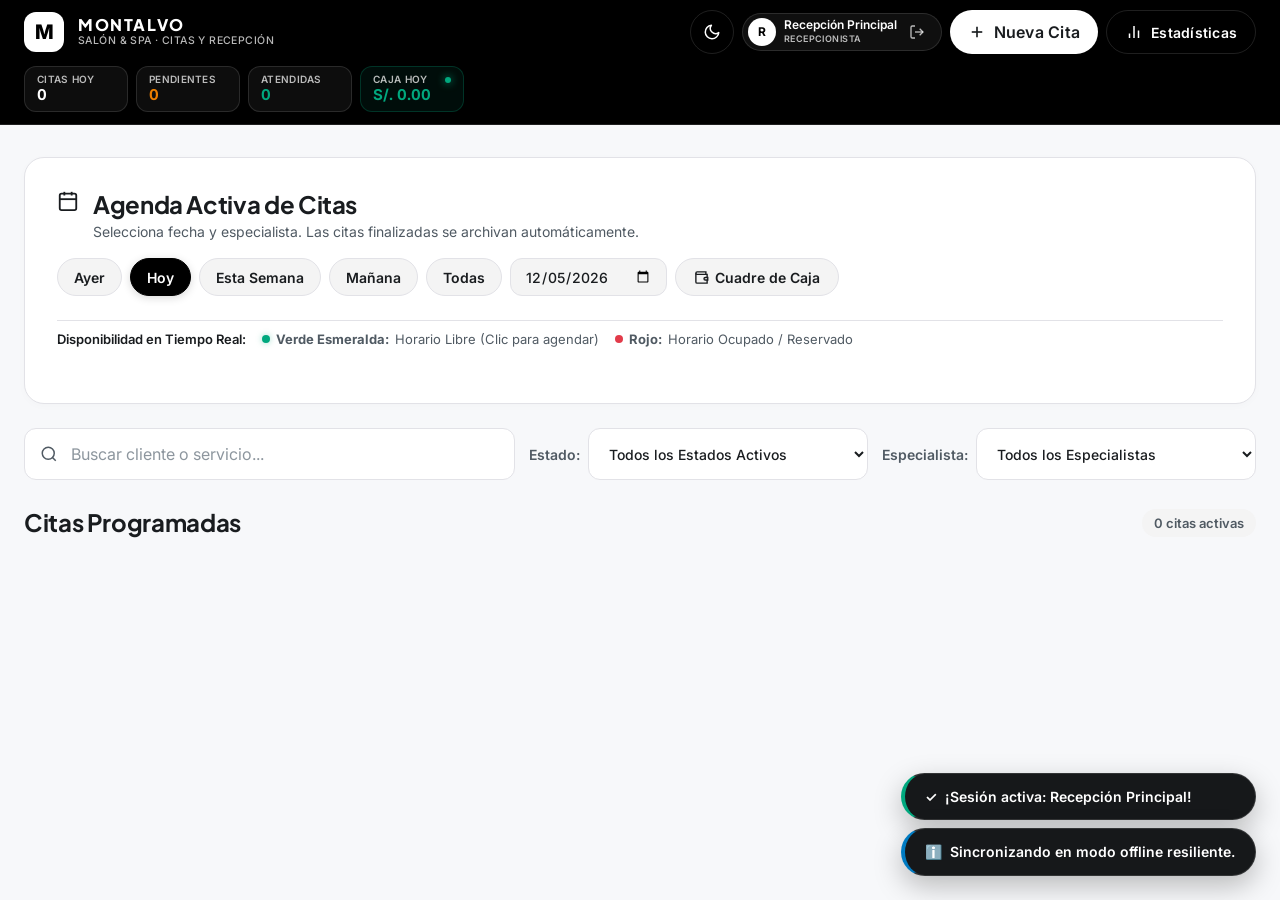
==== commit 3404917b: "UI: tema oscuro, impresion A4 y exportacion Excel - Tipografia Plus Jakarta Sans + Inter y correccio" ====
--- a/Proyecto_Diseño_Patrones/web/index.html
+++ b/Proyecto_Diseño_Patrones/web/index.html
@@ -6,8 +6,20 @@
   <title>Montalvo Salón & Spa | Gestión de Citas y Agenda</title>
   <link rel="preconnect" href="https://fonts.googleapis.com">
   <link rel="preconnect" href="https://fonts.gstatic.com" crossorigin>
-  <link href="https://fonts.googleapis.com/css2?family=Inter:wght@400;500;600;700&display=swap" rel="stylesheet">
+  <link href="https://fonts.googleapis.com/css2?family=Inter:wght@400;500;600;700;800&family=Plus+Jakarta+Sans:wght@500;600;700;800&display=swap" rel="stylesheet">
   <link rel="stylesheet" href="styles.css">
+  <script>
+    // Aplica el tema antes de pintar para evitar el "flash" blanco
+    (function () {
+      try {
+        var guardado = localStorage.getItem('montalvo-theme');
+        var prefersDark = window.matchMedia && window.matchMedia('(prefers-color-scheme: dark)').matches;
+        document.documentElement.setAttribute('data-theme', guardado || (prefersDark ? 'dark' : 'light'));
+      } catch (e) {
+        document.documentElement.setAttribute('data-theme', 'light');
+      }
+    })();
+  </script>
 </head>
 <body>
 
@@ -18,7 +30,7 @@
         <div class="brand-logo">M</div>
         <div class="brand-text">
           <h1>MONTALVO</h1>
-          <span class="brand-tagline">SALÓN & SPA • GESTIÓN DE CITAS Y RECEPCIÓN</span>
+          <span class="brand-tagline">SALÓN & SPA · CITAS Y RECEPCIÓN</span>
         </div>
       </div>
 
@@ -45,6 +57,11 @@
       </div>
 
       <div class="header-actions">
+        <button class="btn-theme-toggle" id="btnThemeToggle" type="button" aria-label="Cambiar a tema oscuro" title="Cambiar tema">
+          <svg class="icon-moon" width="18" height="18" viewBox="0 0 24 24" fill="none" stroke="currentColor" stroke-width="2" stroke-linecap="round" stroke-linejoin="round"><path d="M21 12.79A9 9 0 1 1 11.21 3 7 7 0 0 0 21 12.79z"></path></svg>
+          <svg class="icon-sun" width="18" height="18" viewBox="0 0 24 24" fill="none" stroke="currentColor" stroke-width="2" stroke-linecap="round" stroke-linejoin="round"><circle cx="12" cy="12" r="4"></circle><path d="M12 2v2M12 20v2M4.93 4.93l1.41 1.41M17.66 17.66l1.41 1.41M2 12h2M20 12h2M6.34 17.66l-1.41 1.41M19.07 4.93l-1.41 1.41"></path></svg>
+        </button>
+
         <!-- Control de Sesión Activa (Recepcionista) -->
         <div class="user-session-badge" id="userSessionBadge">
           <div class="user-avatar" id="userAvatar">R</div>
@@ -59,12 +76,12 @@
 
         <button class="btn btn-primary" id="btnNuevaCita">
           <svg width="18" height="18" viewBox="0 0 24 24" fill="none" stroke="currentColor" stroke-width="2.2"><line x1="12" y1="5" x2="12" y2="19"></line><line x1="5" y1="12" x2="19" y2="12"></line></svg>
-          Nueva Cita
+          <span class="btn-label">Nueva Cita</span>
         </button>
 
         <button class="btn btn-outline-dark" id="btnToggleStats" title="Ver Panel de Estadísticas">
           <svg width="18" height="18" viewBox="0 0 24 24" fill="none" stroke="currentColor" stroke-width="2"><line x1="18" y1="20" x2="18" y2="10"></line><line x1="12" y1="20" x2="12" y2="4"></line><line x1="6" y1="20" x2="6" y2="14"></line></svg>
-          Estadísticas
+          <span class="btn-label">Estadísticas</span>
         </button>
       </div>
     </div>
@@ -162,7 +179,7 @@
     <section class="filters-bar">
       <div class="search-box">
         <svg width="18" height="18" viewBox="0 0 24 24" fill="none" stroke="currentColor" stroke-width="2"><circle cx="11" cy="11" r="8"></circle><line x1="21" y1="21" x2="16.65" y2="16.65"></line></svg>
-        <input type="text" id="inputBuscar" placeholder="Buscar por cliente, servicio o especialista...">
+        <input type="text" id="inputBuscar" placeholder="Buscar cliente o servicio...">
       </div>
 
       <div class="filter-group">
@@ -263,15 +280,13 @@
           <input type="text" id="inputCliente" class="input-field" placeholder="Ej. Luciana Ramos" required>
         </div>
 
-        <div class="form-row">
-          <div class="form-group">
-            <label for="selectServicio">Servicio Solicitado *</label>
-            <select id="selectServicio" class="select-styled" required></select>
-          </div>
-          <div class="form-group">
-            <label for="selectEstilista">Especialista Asignado *</label>
-            <select id="selectEstilista" class="select-styled" required></select>
-          </div>
+        <div class="form-group">
+          <label for="selectServicio">Servicio Solicitado *</label>
+          <select id="selectServicio" class="select-styled" required></select>
+        </div>
+        <div class="form-group">
+          <label for="selectEstilista">Especialista Asignado *</label>
+          <select id="selectEstilista" class="select-styled" required></select>
         </div>
 
         <div class="service-preview-box" id="servicePreviewBox">
@@ -427,14 +442,21 @@
       </div>
 
       <div class="modal-footer caja-modal-footer">
+        <button type="button" class="btn btn-soft" id="btnExportarExcel">
+          <svg width="15" height="15" viewBox="0 0 24 24" fill="none" stroke="currentColor" stroke-width="2"><path d="M14 2H6a2 2 0 0 0-2 2v16a2 2 0 0 0 2 2h12a2 2 0 0 0 2-2V8z"></path><polyline points="14 2 14 8 20 8"></polyline><path d="M8 13l8 6M16 13l-8 6"></path></svg>
+          Exportar a Excel
+        </button>
         <button type="button" class="btn btn-soft" id="btnExportarCaja">
           <svg width="15" height="15" viewBox="0 0 24 24" fill="none" stroke="currentColor" stroke-width="2"><polyline points="6 9 6 2 18 2 18 9"></polyline><path d="M6 18H4a2 2 0 0 1-2-2v-5a2 2 0 0 1 2-2h16a2 2 0 0 1 2 2v5a2 2 0 0 1-2 2h-2"></path><rect x="6" y="14" width="12" height="8"></rect></svg>
-          Imprimir / Exportar Reporte
+          Imprimir
         </button>
         <button type="button" class="btn btn-dark" id="btnCerrarCajaFooter">Cerrar</button>
       </div>
     </div>
   </div>
+
+  <!-- Área exclusiva para impresión (oculta en pantalla) -->
+  <div id="printArea" class="print-area" aria-hidden="true"></div>
 
   <!-- Notificaciones Toast -->
   <div class="toast-container" id="toastContainer"></div>
--- a/Proyecto_Diseño_Patrones/web/styles.css
+++ b/Proyecto_Diseño_Patrones/web/styles.css
@@ -1,17 +1,18 @@
 /**
  * MONTALVO SALÓN & SPA — REVOLUT DESIGN SYSTEM
- * Sistema de Diseño extraído de la referencia oficial de Revolut (https://www.revolut.com/)
- * Lienzos Stark Black (#000000) & Canvas Light (#ffffff), Acento Cobalt-Violet (#494fdf)
- * Tipografía Inter (Aeonik Pro), Botones Pill (9999px), Radios 12px/20px/28px, Hairlines de 1px
+ * Estética Fintech de Alta Gama: Stark Black (#000000), Canvas Light (#ffffff), Ink (#191c1f)
+ * Acentos Saturados: Emerald/Teal (#00a87e), Sapphire (#007bc2), Warning (#ec7e00), Danger (#e23b4a)
+ * Cero colores morados. Tipografía Inter, Botones Pill (9999px), Radios 12px/20px/28px, Hairlines de 1px
  */
 
 :root {
   /* ==========================================================
-     1. TOKENS — COLORES OFICIALES REVOLUT
+     1. TOKENS — COLORES DE ALTA GAMA (SIN MORADOS)
      ========================================================== */
-  --color-primary: #494fdf;
-  --color-primary-bright: #4f55f1;
-  --color-primary-deep: #3a40c4;
+  /* Rol Primario: Tinta Negra Elegante de Revolut */
+  --color-primary: #191c1f;
+  --color-primary-bright: #000000;
+  --color-primary-deep: #000000;
   --color-on-primary: #ffffff;
 
   /* Neutros de Tinta y Texto */
@@ -33,13 +34,22 @@
   --color-surface-deep: #0a0a0a;
   --color-surface-elevated: #16181a;
 
+  /* Superficies y estados (mapeados para poder invertirlos en tema oscuro) */
+  --color-app-bg: #f7f8fa;
+  --color-hover-soft: #ebebef;
+  --color-border-hover: #d0d0d8;
+  --color-row-hover: #fafafc;
+  --color-card-hover-border: #cfcfe0;
+  --color-primary-contrast: #ffffff;
+  --text-muted: #505a63;
+
   /* Líneas, Bordes y Divisores Hairline */
   --color-hairline-light: #e2e2e7;
   --color-hairline-dark: rgba(255, 255, 255, 0.12);
   --color-hairline-strong: #191c1f;
   --color-divider-soft: rgba(255, 255, 255, 0.06);
 
-  /* Acentos de Producto Saturados */
+  /* Acentos de Producto Saturados (Armónicos) */
   --color-accent-teal: #00a87e;
   --color-accent-blue-link: #376cd5;
   --color-accent-light-blue: #007bc2;
@@ -51,13 +61,14 @@
   --color-accent-danger: #e23b4a;
   --color-accent-deep-red: #8b0000;
   --color-accent-brown: #936d62;
-  --color-link: #376cd5;
+  --color-link: #007bc2;
 
   /* ==========================================================
-     2. TOKENS — TIPOGRAFÍA (INTER · SUSTITUTO OFICIAL AEONIK PRO)
+     2. TOKENS — TIPOGRAFÍA (INTER + PLUS JAKARTA SANS)
      ========================================================== */
   --font-primary: 'Inter', -apple-system, BlinkMacSystemFont, 'Segoe UI', Roboto, Helvetica, Arial, sans-serif;
   --font-family-2: 'Inter', -apple-system, BlinkMacSystemFont, 'Segoe UI', Roboto, Helvetica, Arial, sans-serif;
+  --font-display: 'Plus Jakarta Sans', 'Inter', -apple-system, BlinkMacSystemFont, 'Segoe UI', Roboto, sans-serif;
 
   /* Escala Tipográfica Rigurosa */
   --text-display-xxl: 136px;
@@ -103,8 +114,42 @@
   --section-gap: 88px;
   --card-padding: 16px;
   --element-gap: 14px;
-  --max-content-width: 1200px;
+  --max-content-width: 1280px;
   --ease-revolut: cubic-bezier(0.16, 1, 0.3, 1);
+}
+
+/* ==========================================================
+   3.1 TEMA OSCURO (DATA-THEME="DARK")
+   ========================================================== */
+[data-theme="dark"] {
+  color-scheme: dark;
+
+  /* Neutros invertidos: tinta clara sobre superficies profundas */
+  --color-ink: #f1f3f5;
+  --color-body: #d3d8dd;
+  --color-charcoal: #c3c9cf;
+  --color-mute: #98a1ab;
+  --color-ash: #8c949d;
+  --color-stone: #7a828b;
+  --color-faint: #454b52;
+
+  /* Superficies */
+  --color-app-bg: #0b0d0f;
+  --color-canvas-light: #14171a;
+  --color-surface-soft: #1b1f23;
+  --color-surface-card: #121518;
+  --color-surface-elevated: #16191c;
+
+  /* Hairlines y estados */
+  --color-hairline-light: #272c32;
+  --color-hover-soft: #262b31;
+  --color-border-hover: #3a4149;
+  --color-row-hover: #191d21;
+  --color-card-hover-border: #384049;
+  --color-primary: #f1f3f5;
+  --color-primary-bright: #ffffff;
+  --color-primary-contrast: #0b0d0f;
+  --text-muted: #98a1ab;
 }
 
 /* ==========================================================
@@ -125,12 +170,23 @@
 
 body {
   font-family: var(--font-primary);
-  background-color: #f9f9fb;
+  background-color: var(--color-app-bg);
   color: var(--color-body);
-  line-height: 1.5;
+  line-height: 1.55;
   min-height: 100vh;
   position: relative;
   overflow-x: hidden;
+  transition: background-color 0.25s var(--ease-revolut), color 0.25s var(--ease-revolut);
+}
+
+h1, h2, h3, h4, h5, h6 {
+  font-family: var(--font-display);
+  letter-spacing: -0.015em;
+  text-wrap: balance;
+}
+
+p, span, label, td, th {
+  overflow-wrap: break-word;
 }
 
 /* Utilitarios Esenciales */
@@ -141,7 +197,7 @@
 
 .text-amber { color: var(--color-accent-warning) !important; }
 .text-emerald { color: var(--color-accent-teal) !important; }
-.text-primary-val { color: var(--color-primary) !important; }
+.text-primary-val { color: var(--color-accent-teal) !important; }
 .text-teal { color: var(--color-accent-teal) !important; }
 
 /* ==========================================================
@@ -153,39 +209,42 @@
   z-index: 100;
   background-color: var(--color-canvas-dark);
   color: var(--color-on-dark);
-  height: 72px;
+  min-height: 72px;
   border-bottom: 1px solid var(--color-hairline-dark);
   display: flex;
   align-items: center;
-  padding: 0 var(--spacing-xl);
+  padding: 10px var(--spacing-xl);
 }
 
 .header-container {
   max-width: var(--max-content-width);
   width: 100%;
   margin: 0 auto;
-  display: flex;
-  align-items: center;
-  justify-content: space-between;
-  gap: var(--spacing-lg);
+  display: grid;
+  grid-template-columns: auto minmax(0, 1fr) auto;
+  grid-template-areas: "brand stats actions";
+  align-items: center;
+  gap: 12px var(--spacing-lg);
 }
 
 /* Marca Montalvo */
 .brand {
+  grid-area: brand;
   display: flex;
   align-items: center;
   gap: var(--spacing-md);
   text-decoration: none;
+  min-width: 0;
 }
 
 .brand-logo {
   width: 40px;
   height: 40px;
-  background-color: var(--color-primary);
-  color: var(--color-on-primary);
+  background-color: #ffffff;
+  color: #000000;
   font-family: var(--font-primary);
   font-size: 20px;
-  font-weight: 700;
+  font-weight: 800;
   display: flex;
   align-items: center;
   justify-content: center;
@@ -199,36 +258,42 @@
 
 .brand-text h1 {
   font-size: 16px;
-  font-weight: 700;
-  letter-spacing: 0.08em;
+  font-weight: 800;
+  letter-spacing: 0.1em;
   color: var(--color-on-dark);
-  line-height: 1.2;
+  line-height: 1.15;
 }
 
 .brand-tagline {
-  font-size: 11px;
+  font-size: 10.5px;
   font-weight: 500;
-  letter-spacing: 0.06em;
+  letter-spacing: 0.04em;
   color: var(--color-on-dark-mute);
   text-transform: uppercase;
+  line-height: 1.3;
+  display: block;
 }
 
 /* Métricas del Header (Dark Pill Surfaces) */
 .header-stats {
-  display: flex;
-  align-items: center;
+  grid-area: stats;
+  display: flex;
+  align-items: center;
+  justify-content: center;
   gap: var(--spacing-sm);
+  min-width: 0;
 }
 
 .stat-card {
   background-color: rgba(255, 255, 255, 0.05);
   border: 1px solid var(--color-hairline-dark);
   border-radius: var(--radius-md);
-  padding: 6px 14px;
+  padding: 6px 12px;
   display: flex;
   flex-direction: column;
   justify-content: center;
-  min-width: 82px;
+  flex: 0 1 auto;
+  min-width: 72px;
   transition: all 0.2s var(--ease-revolut);
 }
 
@@ -238,30 +303,38 @@
 }
 
 .stat-label {
-  font-size: 11px;
+  font-size: 10px;
   font-weight: 600;
   color: var(--color-on-dark-mute);
   text-transform: uppercase;
-  letter-spacing: 0.04em;
+  letter-spacing: 0.03em;
+  line-height: 1.3;
+  white-space: nowrap;
+  overflow: hidden;
+  text-overflow: ellipsis;
 }
 
 .stat-value {
   font-size: 15px;
   font-weight: 700;
   color: var(--color-on-dark);
-  line-height: 1.2;
-}
-
+  line-height: 1.25;
+  font-variant-numeric: tabular-nums;
+  white-space: nowrap;
+  overflow: hidden;
+  text-overflow: ellipsis;
+}
+
+/* Caja Header con Acento Teal Armónico */
 .stat-caja-header {
   cursor: pointer;
-  background-color: rgba(73, 79, 223, 0.12);
-  border-color: rgba(73, 79, 223, 0.35);
-  min-width: 110px;
+  background-color: rgba(0, 168, 126, 0.08);
+  border-color: rgba(0, 168, 126, 0.25);
 }
 
 .stat-caja-header:hover {
-  background-color: rgba(73, 79, 223, 0.22);
-  border-color: var(--color-primary-bright);
+  background-color: rgba(0, 168, 126, 0.18);
+  border-color: var(--color-accent-teal);
   transform: translateY(-1px);
 }
 
@@ -288,10 +361,48 @@
 
 /* Acciones de Cabecera y Sesión */
 .header-actions {
+  grid-area: actions;
   display: flex;
   align-items: center;
   gap: var(--spacing-sm);
-}
+  flex-shrink: 0;
+}
+
+/* Botón de Tema Claro / Oscuro */
+.btn-theme-toggle {
+  width: 44px;
+  height: 44px;
+  flex: 0 0 44px;
+  display: inline-flex;
+  align-items: center;
+  justify-content: center;
+  background-color: transparent;
+  color: var(--color-on-dark);
+  border: 1px solid var(--color-hairline-dark);
+  border-radius: var(--radius-full);
+  cursor: pointer;
+  transition: all 0.2s var(--ease-revolut);
+}
+
+.btn-theme-toggle:hover {
+  background-color: rgba(255, 255, 255, 0.1);
+  border-color: rgba(255, 255, 255, 0.28);
+  transform: translateY(-1px);
+}
+
+.btn-theme-toggle:active {
+  transform: translateY(0);
+}
+
+.btn-theme-toggle:focus-visible {
+  outline: 2px solid #ffffff;
+  outline-offset: 2px;
+}
+
+/* En tema claro se muestra la luna (ir a oscuro) y viceversa */
+.btn-theme-toggle .icon-sun { display: none; }
+[data-theme="dark"] .btn-theme-toggle .icon-sun { display: block; }
+[data-theme="dark"] .btn-theme-toggle .icon-moon { display: none; }
 
 .user-session-badge {
   display: flex;
@@ -306,8 +417,8 @@
 .user-avatar {
   width: 28px;
   height: 28px;
-  background-color: var(--color-primary);
-  color: var(--color-on-primary);
+  background-color: #ffffff;
+  color: #000000;
   border-radius: var(--radius-full);
   display: flex;
   align-items: center;
@@ -373,23 +484,39 @@
   white-space: nowrap;
 }
 
-/* Botón Primario: Cobalt-Violet con texto blanco */
+/* Botón Primario en Superficies Claras: Stark Ink / Black */
 .btn-primary, .btn-gold {
   background-color: var(--color-primary);
-  color: var(--color-on-primary);
+  color: var(--color-primary-contrast);
   height: 48px;
   padding: 14px 28px;
 }
 
 .btn-primary:hover, .btn-gold:hover {
   background-color: var(--color-primary-bright);
+  color: var(--color-primary-contrast);
   transform: translateY(-1px);
-  box-shadow: 0 4px 14px rgba(73, 79, 223, 0.35);
+  box-shadow: 0 4px 14px rgba(0, 0, 0, 0.2);
 }
 
 .btn-primary:active, .btn-gold:active {
-  background-color: var(--color-primary-deep);
+  background-color: var(--color-primary-bright);
+  color: var(--color-primary-contrast);
   transform: translateY(0);
+}
+
+/* Botón Primario en el Header Oscuro: White Pill (Especificación Revolut) */
+.header .btn-primary, .header .btn-gold {
+  background-color: #ffffff;
+  color: #191c1f;
+  height: 44px;
+  padding: 10px 18px;
+}
+
+.header .btn-primary:hover, .header .btn-gold:hover {
+  background-color: #f0f0f4;
+  color: #000000;
+  box-shadow: 0 4px 14px rgba(255, 255, 255, 0.2);
 }
 
 /* Botón Oscuro: Stark Black */
@@ -415,8 +542,8 @@
 }
 
 .btn-soft:hover, .btn-outline:hover {
-  background-color: #eaeaea;
-  border-color: #d2d2d6;
+  background-color: var(--color-hover-soft);
+  border-color: var(--color-border-hover);
   transform: translateY(-1px);
 }
 
@@ -425,7 +552,7 @@
   background-color: transparent;
   color: var(--color-on-dark);
   height: 44px;
-  padding: 10px 20px;
+  padding: 10px 18px;
   border: 1px solid var(--color-hairline-dark);
   border-radius: var(--radius-full);
   font-size: var(--text-button-sm);
@@ -450,7 +577,7 @@
 }
 
 .btn-pill-sm:hover {
-  background-color: #eaeaea;
+  background-color: var(--color-hover-soft);
 }
 
 /* ==========================================================
@@ -482,6 +609,7 @@
   margin-bottom: var(--spacing-xxl);
   box-shadow: 0 16px 40px rgba(0, 0, 0, 0.35);
   animation: slideDownPanel 0.35s var(--ease-revolut);
+  scroll-margin-top: 92px;
 }
 
 @keyframes slideDownPanel {
@@ -498,8 +626,8 @@
 
 .badge-feature, .badge-gold {
   display: inline-block;
-  background-color: var(--color-primary);
-  color: var(--color-on-primary);
+  background-color: var(--color-accent-teal);
+  color: #ffffff;
   font-size: var(--text-caption);
   font-weight: 700;
   letter-spacing: 0.08em;
@@ -624,7 +752,7 @@
 
 .breakdown-bar-fill {
   height: 100%;
-  background-color: var(--color-primary);
+  background-color: var(--color-accent-teal);
   border-radius: var(--radius-full);
   transition: width 0.6s var(--ease-revolut);
 }
@@ -648,8 +776,9 @@
 
 .calendar-title-group {
   display: flex;
-  align-items: center;
+  align-items: flex-start;
   gap: var(--spacing-md);
+  min-width: 0;
 }
 
 .calendar-title-group h2 {
@@ -688,8 +817,8 @@
 }
 
 .btn-chip:hover {
-  background-color: #e8e8ed;
-  border-color: #d0d0d8;
+  background-color: var(--color-hover-soft);
+  border-color: var(--color-border-hover);
   transform: translateY(-1px);
 }
 
@@ -719,8 +848,8 @@
 }
 
 .date-input:focus {
-  border-color: var(--color-primary);
-  box-shadow: 0 0 0 3px rgba(73, 79, 223, 0.12);
+  border-color: var(--color-ink);
+  box-shadow: 0 0 0 3px rgba(25, 28, 31, 0.08);
 }
 
 /* Botón de Cuadre de Caja */
@@ -742,11 +871,11 @@
 }
 
 .btn-caja-action:hover {
-  background-color: var(--color-primary);
-  color: var(--color-on-primary);
-  border-color: var(--color-primary);
+  background-color: var(--color-ink);
+  color: var(--color-surface-card);
+  border-color: var(--color-ink);
   transform: translateY(-1px);
-  box-shadow: 0 4px 12px rgba(73, 79, 223, 0.25);
+  box-shadow: 0 4px 12px rgba(0, 0, 0, 0.2);
 }
 
 /* Leyenda de Disponibilidad */
@@ -843,7 +972,7 @@
 }
 
 .slot-chip.is-busy:hover {
-  background-color: #eaeaea;
+  background-color: var(--color-hover-soft);
   color: var(--color-charcoal);
 }
 
@@ -888,20 +1017,22 @@
 }
 
 .search-box input:focus {
-  border-color: var(--color-primary);
-  box-shadow: 0 0 0 3px rgba(73, 79, 223, 0.12);
+  border-color: var(--color-ink);
+  box-shadow: 0 0 0 3px rgba(25, 28, 31, 0.08);
 }
 
 .filter-group {
   display: flex;
   align-items: center;
   gap: var(--spacing-sm);
+  min-width: 0;
 }
 
 .filter-group label {
   font-size: var(--text-body-sm);
   font-weight: 600;
   color: var(--color-mute);
+  white-space: nowrap;
 }
 
 .select-styled {
@@ -913,15 +1044,40 @@
   font-weight: 500;
   border: 1px solid var(--color-hairline-light);
   border-radius: var(--radius-md);
-  padding: 0 16px;
+  padding: 0 40px 0 16px;
   outline: none;
   cursor: pointer;
   transition: all 0.2s;
+  width: auto;
+  min-width: 210px;
+  max-width: 280px;
+  text-overflow: ellipsis;
+  overflow: hidden;
 }
 
 .select-styled:focus {
-  border-color: var(--color-primary);
-  box-shadow: 0 0 0 3px rgba(73, 79, 223, 0.12);
+  border-color: var(--color-ink);
+  box-shadow: 0 0 0 3px rgba(25, 28, 31, 0.08);
+}
+
+/* Dentro de modales el select ocupa todo el ancho disponible */
+.modal-form .select-styled,
+.form-row .select-styled {
+  width: 100%;
+  min-width: 0;
+  max-width: 100%;
+}
+
+/* Opciones nativas legibles en tema oscuro */
+.select-styled option {
+  background-color: var(--color-surface-card);
+  color: var(--color-ink);
+}
+
+input::placeholder,
+textarea::placeholder {
+  color: var(--color-stone);
+  opacity: 1;
 }
 
 /* ==========================================================
@@ -935,6 +1091,8 @@
   display: flex;
   align-items: center;
   justify-content: space-between;
+  flex-wrap: wrap;
+  gap: var(--spacing-sm);
   margin-bottom: var(--spacing-lg);
 }
 
@@ -974,7 +1132,7 @@
 
 .bento-appointment-card:hover {
   transform: translateY(-3px);
-  border-color: #cfcfe0;
+  border-color: var(--color-card-hover-border);
   box-shadow: 0 12px 28px rgba(0, 0, 0, 0.06);
 }
 
@@ -990,6 +1148,8 @@
   display: flex;
   align-items: center;
   justify-content: space-between;
+  flex-wrap: wrap;
+  gap: 8px;
   margin-bottom: var(--spacing-md);
 }
 
@@ -1003,9 +1163,10 @@
   font-weight: 700;
   padding: 4px 10px;
   border-radius: var(--radius-full);
-}
-
-/* Píldoras de Estado (Badges de Estado Revolut) */
+  white-space: nowrap;
+}
+
+/* Píldoras de Estado (Badges Armónicos Sin Morados) */
 .status-pill {
   display: inline-flex;
   align-items: center;
@@ -1014,6 +1175,7 @@
   font-weight: 600;
   padding: 4px 12px;
   border-radius: var(--radius-full);
+  white-space: nowrap;
 }
 
 .status-dot {
@@ -1042,14 +1204,14 @@
   background-color: var(--color-accent-teal);
 }
 
-/* Estado: Reprogramada (Cobalt-Violet) */
+/* Estado: Reprogramada (Sapphire / Cerulean Blue) */
 .status-pill.reprogrammed {
-  background-color: rgba(73, 79, 223, 0.1);
-  color: var(--color-primary);
-  border: 1px solid rgba(73, 79, 223, 0.25);
+  background-color: rgba(0, 123, 194, 0.1);
+  color: var(--color-accent-light-blue);
+  border: 1px solid rgba(0, 123, 194, 0.25);
 }
 .status-pill.reprogrammed .status-dot {
-  background-color: var(--color-primary);
+  background-color: var(--color-accent-light-blue);
 }
 
 /* Estado: Cancelada (Accent Danger) */
@@ -1099,14 +1261,16 @@
   display: flex;
   align-items: center;
   justify-content: space-between;
+  flex-wrap: wrap;
   padding-top: var(--spacing-md);
   border-top: 1px solid var(--color-hairline-light);
-  gap: var(--spacing-sm);
+  gap: var(--spacing-sm) var(--spacing-md);
 }
 
 .price-container {
   display: flex;
   flex-direction: column;
+  flex-shrink: 0;
 }
 
 .price-label {
@@ -1127,13 +1291,16 @@
 .card-actions-group {
   display: flex;
   align-items: center;
+  flex-wrap: wrap;
+  justify-content: flex-end;
   gap: 6px;
-}
-
-/* Botón Finalizar Cita (Luxe / Revolut Primary Pill) */
+  margin-left: auto;
+}
+
+/* Botón Finalizar Cita (Teal / Cash Collection Pill) */
 .btn-finalize-luxe {
-  background-color: var(--color-primary);
-  color: var(--color-on-primary);
+  background-color: var(--color-accent-teal);
+  color: #ffffff;
   font-family: var(--font-primary);
   font-size: var(--text-button-sm);
   font-weight: 600;
@@ -1149,9 +1316,9 @@
 }
 
 .btn-finalize-luxe:hover {
-  background-color: var(--color-primary-bright);
+  background-color: #00966e;
   transform: translateY(-1px);
-  box-shadow: 0 4px 12px rgba(73, 79, 223, 0.3);
+  box-shadow: 0 4px 12px rgba(0, 168, 126, 0.3);
 }
 
 /* Botones Minimalistas de Acción (Pill Soft) */
@@ -1170,7 +1337,7 @@
 }
 
 .btn-minimal:hover {
-  background-color: #e8e8ed;
+  background-color: var(--color-hover-soft);
 }
 
 .btn-minimal.btn-atender:hover {
@@ -1224,7 +1391,7 @@
 }
 
 /* ==========================================================
-   12. MODALES & DIÁLOGOS (REVOLUT POPUPS)
+   12. MODALES & DIÁLOGOS (REVOLUT POPUPS SIN OVERFLOW)
    ========================================================== */
 .modal-overlay {
   position: fixed;
@@ -1241,6 +1408,7 @@
   justify-content: center;
   padding: var(--spacing-lg);
   animation: fadeInModal 0.2s var(--ease-revolut);
+  overflow-y: auto;
 }
 
 @keyframes fadeInModal {
@@ -1248,16 +1416,19 @@
   to { opacity: 1; }
 }
 
+/* Caja Modal: Ampliada a 600px y sin desborde horizontal */
 .modal.card, .modal-content {
   background-color: var(--color-surface-card);
   border: 1px solid var(--color-hairline-light);
   border-radius: var(--radius-xl);
   box-shadow: 0 24px 64px rgba(0, 0, 0, 0.18);
   width: 100%;
-  max-width: 540px;
+  max-width: 600px;
   max-height: 90vh;
+  overflow-x: hidden !important;
   overflow-y: auto;
   padding: var(--spacing-xxl);
+  box-sizing: border-box;
   animation: scaleUpModal 0.25s var(--ease-revolut);
 }
 
@@ -1293,10 +1464,11 @@
   justify-content: center;
   cursor: pointer;
   transition: all 0.2s;
+  flex-shrink: 0;
 }
 
 .btn-close-modal:hover {
-  background-color: #eaeaea;
+  background-color: var(--color-hover-soft);
 }
 
 /* Formularios en Modales */
@@ -1304,23 +1476,35 @@
   display: flex;
   flex-direction: column;
   gap: var(--spacing-lg);
+  width: 100%;
+  max-width: 100%;
+  box-sizing: border-box;
+  overflow-x: hidden;
 }
 
 .form-group {
   display: flex;
   flex-direction: column;
   gap: var(--spacing-xs);
+  min-width: 0;
+  width: 100%;
+  max-width: 100%;
+  box-sizing: border-box;
+  overflow: hidden;
 }
 
 .form-group label {
   font-size: var(--text-body-sm);
   font-weight: 600;
   color: var(--color-ink);
+  line-height: 1.35;
 }
 
 /* Text Input Revolut (56px, Radius 12px, Hairline) */
 .input-field {
   width: 100%;
+  max-width: 100%;
+  min-width: 0;
   height: 56px;
   background-color: var(--color-canvas-light);
   color: var(--color-ink);
@@ -1330,18 +1514,23 @@
   border-radius: var(--radius-md);
   padding: 14px 16px;
   outline: none;
+  box-sizing: border-box;
   transition: all 0.2s;
 }
 
 .input-field:focus {
-  border-color: var(--color-primary);
-  box-shadow: 0 0 0 3px rgba(73, 79, 223, 0.15);
-}
-
+  border-color: var(--color-ink);
+  box-shadow: 0 0 0 3px rgba(25, 28, 31, 0.08);
+}
+
+/* Fila de Formulario con minmax(0, 1fr) para evitar que selects largos empujen el grid */
 .form-row {
   display: grid;
-  grid-template-columns: 1fr 1fr;
+  grid-template-columns: minmax(0, 1fr) minmax(0, 1fr);
   gap: var(--spacing-md);
+  width: 100%;
+  max-width: 100%;
+  box-sizing: border-box;
 }
 
 .service-preview-box {
@@ -1350,15 +1539,21 @@
   padding: var(--spacing-md) var(--spacing-lg);
   display: flex;
   justify-content: space-between;
+  align-items: center;
+  flex-wrap: wrap;
+  gap: 8px;
   font-size: var(--text-body-sm);
   font-weight: 600;
   color: var(--color-ink);
+  width: 100%;
+  box-sizing: border-box;
 }
 
 .modal-footer {
   display: flex;
   align-items: center;
   justify-content: flex-end;
+  flex-wrap: wrap;
   gap: var(--spacing-md);
   margin-top: var(--spacing-lg);
 }
@@ -1371,9 +1566,9 @@
 }
 
 .alert-info {
-  background-color: rgba(73, 79, 223, 0.08);
-  border: 1px solid rgba(73, 79, 223, 0.2);
-  color: var(--color-primary-deep);
+  background-color: rgba(0, 123, 194, 0.08);
+  border: 1px solid rgba(0, 123, 194, 0.2);
+  color: #005a91;
 }
 
 .alert-error {
@@ -1390,10 +1585,10 @@
 .modal-brand-logo {
   width: 56px;
   height: 56px;
-  background-color: var(--color-primary);
-  color: var(--color-on-primary);
+  background-color: #191c1f;
+  color: #ffffff;
   font-size: 28px;
-  font-weight: 700;
+  font-weight: 800;
   display: flex;
   align-items: center;
   justify-content: center;
@@ -1419,8 +1614,8 @@
 }
 
 .btn-quick-user:hover {
-  background-color: #eaeaea;
-  border-color: #d0d0d8;
+  background-color: var(--color-hover-soft);
+  border-color: var(--color-border-hover);
   transform: translateY(-1px);
 }
 
@@ -1478,8 +1673,8 @@
 .modal-brand-icon {
   width: 44px;
   height: 44px;
-  background-color: var(--color-primary);
-  color: var(--color-on-primary);
+  background-color: #191c1f;
+  color: #ffffff;
   display: flex;
   align-items: center;
   justify-content: center;
@@ -1562,7 +1757,7 @@
 .caja-stylist-amount {
   font-size: var(--text-body-sm);
   font-weight: 700;
-  color: var(--color-primary);
+  color: var(--color-accent-teal);
   font-variant-numeric: tabular-nums;
 }
 
@@ -1574,11 +1769,12 @@
 .caja-table-wrapper {
   border: 1px solid var(--color-hairline-light);
   border-radius: var(--radius-lg);
-  overflow: hidden;
+  overflow-x: auto;
 }
 
 .caja-table {
   width: 100%;
+  min-width: 700px;
   border-collapse: collapse;
   text-align: left;
 }
@@ -1590,15 +1786,25 @@
   font-weight: 700;
   text-transform: uppercase;
   letter-spacing: 0.06em;
-  padding: 12px 14px;
+  padding: 12px 12px;
   border-bottom: 1px solid var(--color-hairline-light);
+  white-space: nowrap;
 }
 
 .caja-table td {
-  padding: 12px 14px;
+  padding: 12px 12px;
   font-size: var(--text-body-sm);
   color: var(--color-body);
   border-bottom: 1px solid var(--color-hairline-light);
+  vertical-align: top;
+}
+
+/* Evita que fecha, monto y estado se partan en dos líneas */
+.caja-table td:nth-child(1),
+.caja-table td:nth-child(2),
+.caja-table td:nth-child(6),
+.caja-table td:nth-child(7) {
+  white-space: nowrap;
 }
 
 .caja-table tr:last-child td {
@@ -1606,7 +1812,7 @@
 }
 
 .caja-table tr:hover td {
-  background-color: #fafafc;
+  background-color: var(--color-row-hover);
 }
 
 .tabular-price {
@@ -1657,29 +1863,157 @@
 }
 
 .toast-info {
-  border-left: 4px solid var(--color-primary);
+  border-left: 4px solid var(--color-accent-light-blue);
+}
+
+/* ==========================================================
+   14.1 AJUSTES ESPECÍFICOS DEL TEMA OSCURO
+   ========================================================== */
+[data-theme="dark"] .btn-dark {
+  background-color: #f1f3f5;
+  color: #0b0d0f;
+}
+
+[data-theme="dark"] .btn-dark:hover {
+  background-color: #ffffff;
+  color: #000000;
+}
+
+[data-theme="dark"] .btn-chip.active {
+  background-color: #f1f3f5;
+  color: #0b0d0f;
+  border-color: #f1f3f5;
+}
+
+[data-theme="dark"] .btn-chip.active:hover {
+  background-color: #ffffff;
+  border-color: #ffffff;
+}
+
+[data-theme="dark"] .modal-brand-logo,
+[data-theme="dark"] .modal-brand-icon {
+  background-color: #f1f3f5;
+  color: #0b0d0f;
+}
+
+[data-theme="dark"] .alert-info {
+  background-color: rgba(0, 123, 194, 0.14);
+  border-color: rgba(0, 123, 194, 0.35);
+  color: #7cc4f5;
+}
+
+[data-theme="dark"] .status-pill.pending {
+  color: #ffa94d;
+  border-color: rgba(255, 169, 77, 0.35);
+}
+
+[data-theme="dark"] .status-pill.active {
+  color: #34d8a8;
+  border-color: rgba(52, 216, 168, 0.35);
+}
+
+[data-theme="dark"] .status-pill.reprogrammed {
+  color: #58b4ea;
+  border-color: rgba(88, 180, 234, 0.35);
+}
+
+[data-theme="dark"] .status-pill.canceled {
+  color: #ff6b78;
+  border-color: rgba(255, 107, 120, 0.35);
+}
+
+[data-theme="dark"] .slot-chip.is-free {
+  background-color: rgba(0, 200, 150, 0.12);
+  border-color: rgba(0, 200, 150, 0.35);
+  color: #2fd6a6;
+}
+
+[data-theme="dark"] .slot-chip.is-free:hover {
+  background-color: var(--color-accent-teal);
+  color: #ffffff;
+}
+
+[data-theme="dark"] .slot-chip.is-busy {
+  background-color: #171b1f;
+  border-color: #262c33;
+  color: #6d757e;
+}
+
+[data-theme="dark"] .caja-table tr:hover td {
+  background-color: var(--color-row-hover);
+}
+
+[data-theme="dark"] .btn-finalize-luxe:hover {
+  background-color: #00c494;
+}
+
+[data-theme="dark"] .text-amber { color: #ffa94d !important; }
+[data-theme="dark"] .text-emerald,
+[data-theme="dark"] .text-primary-val,
+[data-theme="dark"] .text-teal { color: #2fd6a6 !important; }
+
+[data-theme="dark"] .empty-state,
+[data-theme="dark"] .bento-appointment-card,
+[data-theme="dark"] .calendar-bar {
+  box-shadow: 0 2px 12px rgba(0, 0, 0, 0.45);
 }
 
 /* ==========================================================
    15. RESPONSIVE DESIGN (BREAKPOINTS COMPACTOS)
    ========================================================== */
+@media (max-width: 1340px) {
+  .header-container {
+    grid-template-columns: minmax(0, 1fr) auto;
+    grid-template-areas:
+      "brand actions"
+      "stats stats";
+  }
+  .admin-stats-panel {
+    scroll-margin-top: 150px;
+  }
+  .header-stats {
+    justify-self: stretch;
+    justify-content: flex-start;
+    overflow-x: auto;
+    padding-bottom: 2px;
+    scrollbar-width: thin;
+  }
+  .stat-card {
+    flex: 0 0 auto;
+    min-width: 104px;
+  }
+}
+
 @media (max-width: 992px) {
-  .header-container {
+  .header {
+    padding: 12px var(--spacing-lg);
+  }
+  .header-actions {
     flex-wrap: wrap;
-    height: auto;
-    padding: var(--spacing-md) 0;
-  }
-  .header {
-    height: auto;
-  }
-  .header-stats {
-    order: 3;
-    width: 100%;
-    overflow-x: auto;
-    padding-bottom: 4px;
+    justify-content: flex-end;
   }
   .caja-kpi-grid {
     grid-template-columns: 1fr;
+  }
+  .appointments-grid {
+    grid-template-columns: repeat(auto-fill, minmax(300px, 1fr));
+  }
+}
+
+@media (max-width: 900px) {
+  .header-container {
+    grid-template-columns: minmax(0, 1fr);
+    grid-template-areas:
+      "brand"
+      "actions"
+      "stats";
+  }
+  .header-actions {
+    justify-content: flex-start;
+    flex-wrap: wrap;
+  }
+  .admin-stats-panel {
+    scroll-margin-top: 210px;
   }
 }
 
@@ -1687,6 +2021,22 @@
   .main-container {
     padding: 0 var(--spacing-md);
   }
+  .header-actions {
+    gap: 6px;
+  }
+  .header-actions .btn {
+    height: 40px;
+    padding: 8px 14px;
+    font-size: var(--text-button-sm);
+  }
+  .btn-theme-toggle {
+    width: 40px;
+    height: 40px;
+    flex-basis: 40px;
+  }
+  .user-session-badge {
+    padding: 3px 10px 3px 4px;
+  }
   .calendar-bar {
     padding: var(--spacing-lg);
   }
@@ -1705,4 +2055,299 @@
   .caja-table-wrapper {
     overflow-x: auto;
   }
-}
+  .modal-footer {
+    justify-content: stretch;
+  }
+  .modal-footer .btn {
+    flex: 1 1 auto;
+  }
+}
+
+/* ==========================================================
+   16. IMPRESIÓN DE REPORTES (A4, SOLO CONTENIDO DEL REPORTE)
+   ========================================================== */
+.print-area {
+  display: none;
+}
+
+@media print {
+  @page {
+    size: A4 portrait;
+    margin: 12mm 11mm;
+  }
+
+  *,
+  *::before,
+  *::after {
+    background-image: none !important;
+    box-shadow: none !important;
+    text-shadow: none !important;
+    transition: none !important;
+    animation: none !important;
+  }
+
+  html,
+  body {
+    background: #ffffff !important;
+    color: #111827 !important;
+    min-height: auto;
+  }
+
+  html {
+    color-scheme: light !important;
+  }
+
+  body > *:not(#printArea) {
+    display: none !important;
+  }
+
+  #printArea {
+    display: block !important;
+    color: #111827;
+    font-family: 'Inter', Arial, Helvetica, sans-serif;
+    font-size: 10px;
+    line-height: 1.4;
+    -webkit-print-color-adjust: exact;
+    print-color-adjust: exact;
+  }
+
+  .pr-header {
+    display: flex;
+    align-items: flex-start;
+    justify-content: space-between;
+    gap: 16px;
+    border-bottom: 2px solid #191c1f;
+    padding-bottom: 10px;
+    margin-bottom: 12px;
+  }
+
+  .pr-brand {
+    display: flex;
+    align-items: center;
+    gap: 10px;
+  }
+
+  .pr-logo {
+    width: 34px;
+    height: 34px;
+    background: #191c1f;
+    color: #ffffff;
+    border-radius: 8px;
+    display: flex;
+    align-items: center;
+    justify-content: center;
+    font-size: 17px;
+    font-weight: 800;
+  }
+
+  .pr-brand strong {
+    display: block;
+    font-size: 14px;
+    letter-spacing: 0.08em;
+  }
+
+  .pr-brand span {
+    display: block;
+    font-size: 8.5px;
+    letter-spacing: 0.06em;
+    text-transform: uppercase;
+    color: #6b7280;
+  }
+
+  .pr-period {
+    text-align: right;
+  }
+
+  .pr-period strong {
+    display: block;
+    font-size: 12px;
+  }
+
+  .pr-period span {
+    display: block;
+    font-size: 8.5px;
+    color: #6b7280;
+  }
+
+  .pr-title {
+    font-family: 'Plus Jakarta Sans', 'Inter', Arial, sans-serif;
+    font-size: 16px;
+    font-weight: 700;
+    margin: 0 0 2px;
+    letter-spacing: -0.01em;
+  }
+
+  .pr-sub {
+    font-size: 9px;
+    color: #6b7280;
+    margin: 0 0 12px;
+  }
+
+  .pr-kpis {
+    display: flex;
+    gap: 8px;
+    margin-bottom: 4px;
+  }
+
+  .pr-kpi {
+    flex: 1;
+    border: 1px solid #e5e7eb;
+    border-radius: 8px;
+    padding: 7px 10px;
+  }
+
+  .pr-kpi span {
+    display: block;
+    font-size: 7.5px;
+    font-weight: 600;
+    letter-spacing: 0.06em;
+    text-transform: uppercase;
+    color: #6b7280;
+  }
+
+  .pr-kpi strong {
+    display: block;
+    font-size: 14px;
+    font-weight: 700;
+    margin-top: 2px;
+  }
+
+  .pr-table {
+    width: 100%;
+    border-collapse: collapse;
+    margin-top: 12px;
+    font-size: 9px;
+  }
+
+  .pr-table thead {
+    display: table-header-group;
+  }
+
+  .pr-table th {
+    background: #191c1f;
+    color: #ffffff;
+    padding: 6px;
+    text-align: left;
+    font-size: 8px;
+    font-weight: 700;
+    letter-spacing: 0.05em;
+    text-transform: uppercase;
+  }
+
+  .pr-table td {
+    padding: 5px 6px;
+    border-bottom: 1px solid #e5e7eb;
+    vertical-align: top;
+  }
+
+  .pr-table tbody tr:nth-child(even) td {
+    background: #f9fafb;
+  }
+
+  .pr-table tr {
+    break-inside: avoid;
+  }
+
+  .pr-num {
+    text-align: right;
+    white-space: nowrap;
+    font-variant-numeric: tabular-nums;
+  }
+
+  .pr-center {
+    text-align: center;
+  }
+
+  .pr-total-row td {
+    background: #f3f4f6 !important;
+    border-top: 2px solid #191c1f;
+    border-bottom: none;
+    font-weight: 700;
+    font-size: 10px;
+    padding: 7px 6px;
+  }
+
+  .pr-empty {
+    text-align: center;
+    color: #6b7280;
+    padding: 18px 0;
+    font-size: 9px;
+  }
+
+  .pr-footer {
+    display: flex;
+    justify-content: space-between;
+    gap: 16px;
+    margin-top: 14px;
+    padding-top: 8px;
+    border-top: 1px solid #e5e7eb;
+    font-size: 8px;
+    color: #6b7280;
+  }
+}
+
+@media (max-width: 600px) {
+  .modal.card, .modal-content {
+    padding: var(--spacing-lg);
+    max-width: 95vw;
+  }
+  .form-row {
+    grid-template-columns: 1fr;
+  }
+  .header {
+    padding: 10px var(--spacing-md);
+  }
+  .header-container {
+    grid-template-columns: minmax(0, 1fr) auto;
+    grid-template-areas: "brand actions";
+  }
+  .header-stats,
+  .user-session-badge {
+    display: none;
+  }
+  .header-actions {
+    justify-content: flex-end;
+    flex-wrap: nowrap;
+    gap: 6px;
+  }
+  .header-actions .btn {
+    width: 42px;
+    height: 42px;
+    padding: 0;
+  }
+  .btn-label {
+    display: none;
+  }
+  .btn-theme-toggle {
+    width: 42px;
+    height: 42px;
+    flex-basis: 42px;
+  }
+  .admin-stats-panel {
+    scroll-margin-top: 84px;
+  }
+  .brand-tagline {
+    display: none;
+  }
+  .brand-logo {
+    width: 36px;
+    height: 36px;
+    font-size: 18px;
+  }
+  .filters-bar {
+    gap: var(--spacing-sm);
+  }
+  .search-box {
+    min-width: 100%;
+  }
+  .filter-group {
+    flex: 1 1 100%;
+  }
+  .filter-group .select-styled {
+    flex: 1;
+    max-width: 100%;
+  }
+  .calendar-title-group h2 {
+    font-size: var(--text-heading-sm);
+  }
+}
